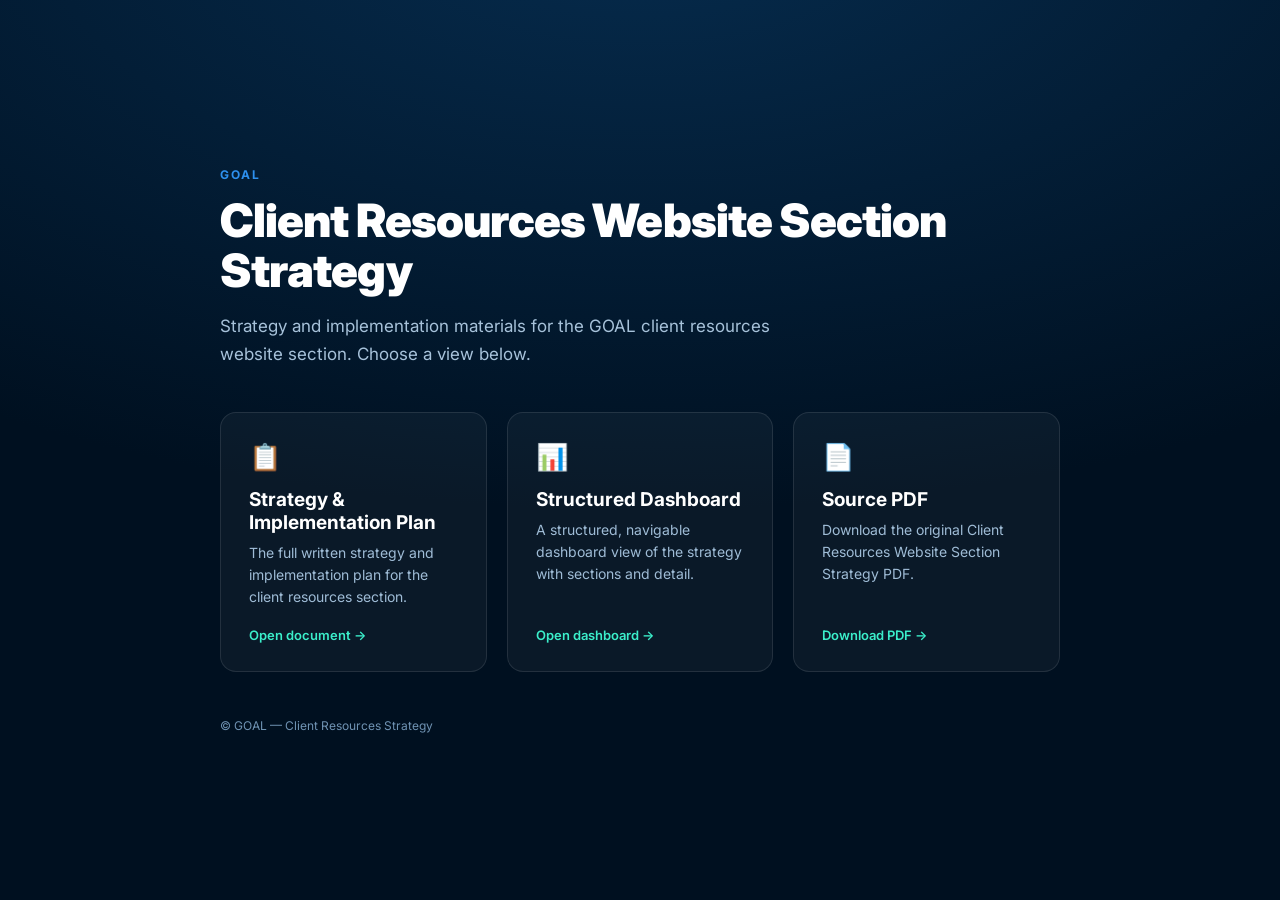
==== index.html @ 7d05bb00 "Set up static site for Vercel deployment - Move HTML/PDF resources from nested folder to repo root w" ====
<!DOCTYPE html>
<html lang="en">
<head>
<meta charset="UTF-8">
<meta name="viewport" content="width=device-width, initial-scale=1.0">
<title>GOAL — Client Resources Strategy</title>
<meta name="description" content="GOAL Client Resources Website Section Strategy — strategy documents and dashboard.">
<link rel="preconnect" href="https://fonts.googleapis.com">
<link rel="preconnect" href="https://fonts.gstatic.com" crossorigin>
<link href="https://fonts.googleapis.com/css2?family=Inter:wght@400;500;600;700;800;900&display=swap" rel="stylesheet">
<style>
:root{
  --blue:#057BE5; --blue-hover:#0C6EC5; --sky:#2D90EE; --mint:#3BEECA;
  --navy:#00172D; --navy-2:#062c4e; --navy-deep:#001020;
  --ink:#0F1B2D; --body:#2B3442; --muted:#6A7482;
  --white:#fff; --line:#E2E8F0;
}
*{margin:0;padding:0;box-sizing:border-box;}
html{-webkit-font-smoothing:antialiased;}
body{
  font-family:'Inter',system-ui,sans-serif;
  background:radial-gradient(1200px 600px at 50% -10%,var(--navy-2),var(--navy-deep));
  color:var(--white);min-height:100vh;
  display:flex;align-items:center;justify-content:center;padding:40px 20px;
}
.wrap{width:100%;max-width:840px;}
.eb{font-size:12px;font-weight:700;letter-spacing:.18em;text-transform:uppercase;color:var(--sky);margin-bottom:14px;}
h1{font-size:clamp(30px,5vw,46px);font-weight:900;line-height:1.08;letter-spacing:-.02em;margin-bottom:16px;}
.sub{font-size:17px;color:#a7c2da;line-height:1.65;max-width:600px;margin-bottom:44px;}
.grid{display:grid;grid-template-columns:repeat(auto-fit,minmax(260px,1fr));gap:20px;}
.card{
  display:flex;flex-direction:column;background:rgba(255,255,255,.04);
  border:1px solid rgba(255,255,255,.10);border-radius:16px;padding:28px;
  text-decoration:none;color:inherit;transition:transform .15s,border-color .15s,background .15s;
}
.card:hover{transform:translateY(-4px);border-color:var(--mint);background:rgba(255,255,255,.07);}
.card .ico{font-size:26px;margin-bottom:16px;}
.card h2{font-size:19px;font-weight:700;color:#fff;margin-bottom:8px;}
.card p{font-size:14px;color:#9fbcd6;line-height:1.6;flex-grow:1;}
.card .go{margin-top:18px;font-size:13px;font-weight:600;color:var(--mint);display:flex;align-items:center;gap:6px;}
.foot{margin-top:46px;font-size:12px;color:#6f93b3;}
</style>
</head>
<body>
<div class="wrap">
  <div class="eb">GOAL</div>
  <h1>Client Resources Website Section Strategy</h1>
  <p class="sub">Strategy and implementation materials for the GOAL client resources website section. Choose a view below.</p>

  <div class="grid">
    <a class="card" href="/strategy">
      <div class="ico">📋</div>
      <h2>Strategy &amp; Implementation Plan</h2>
      <p>The full written strategy and implementation plan for the client resources section.</p>
      <span class="go">Open document →</span>
    </a>

    <a class="card" href="/dashboard">
      <div class="ico">📊</div>
      <h2>Structured Dashboard</h2>
      <p>A structured, navigable dashboard view of the strategy with sections and detail.</p>
      <span class="go">Open dashboard →</span>
    </a>

    <a class="card" href="/goal-client-resources-strategy.pdf">
      <div class="ico">📄</div>
      <h2>Source PDF</h2>
      <p>Download the original Client Resources Website Section Strategy PDF.</p>
      <span class="go">Download PDF →</span>
    </a>
  </div>

  <p class="foot">© GOAL — Client Resources Strategy</p>
</div>
</body>
</html>
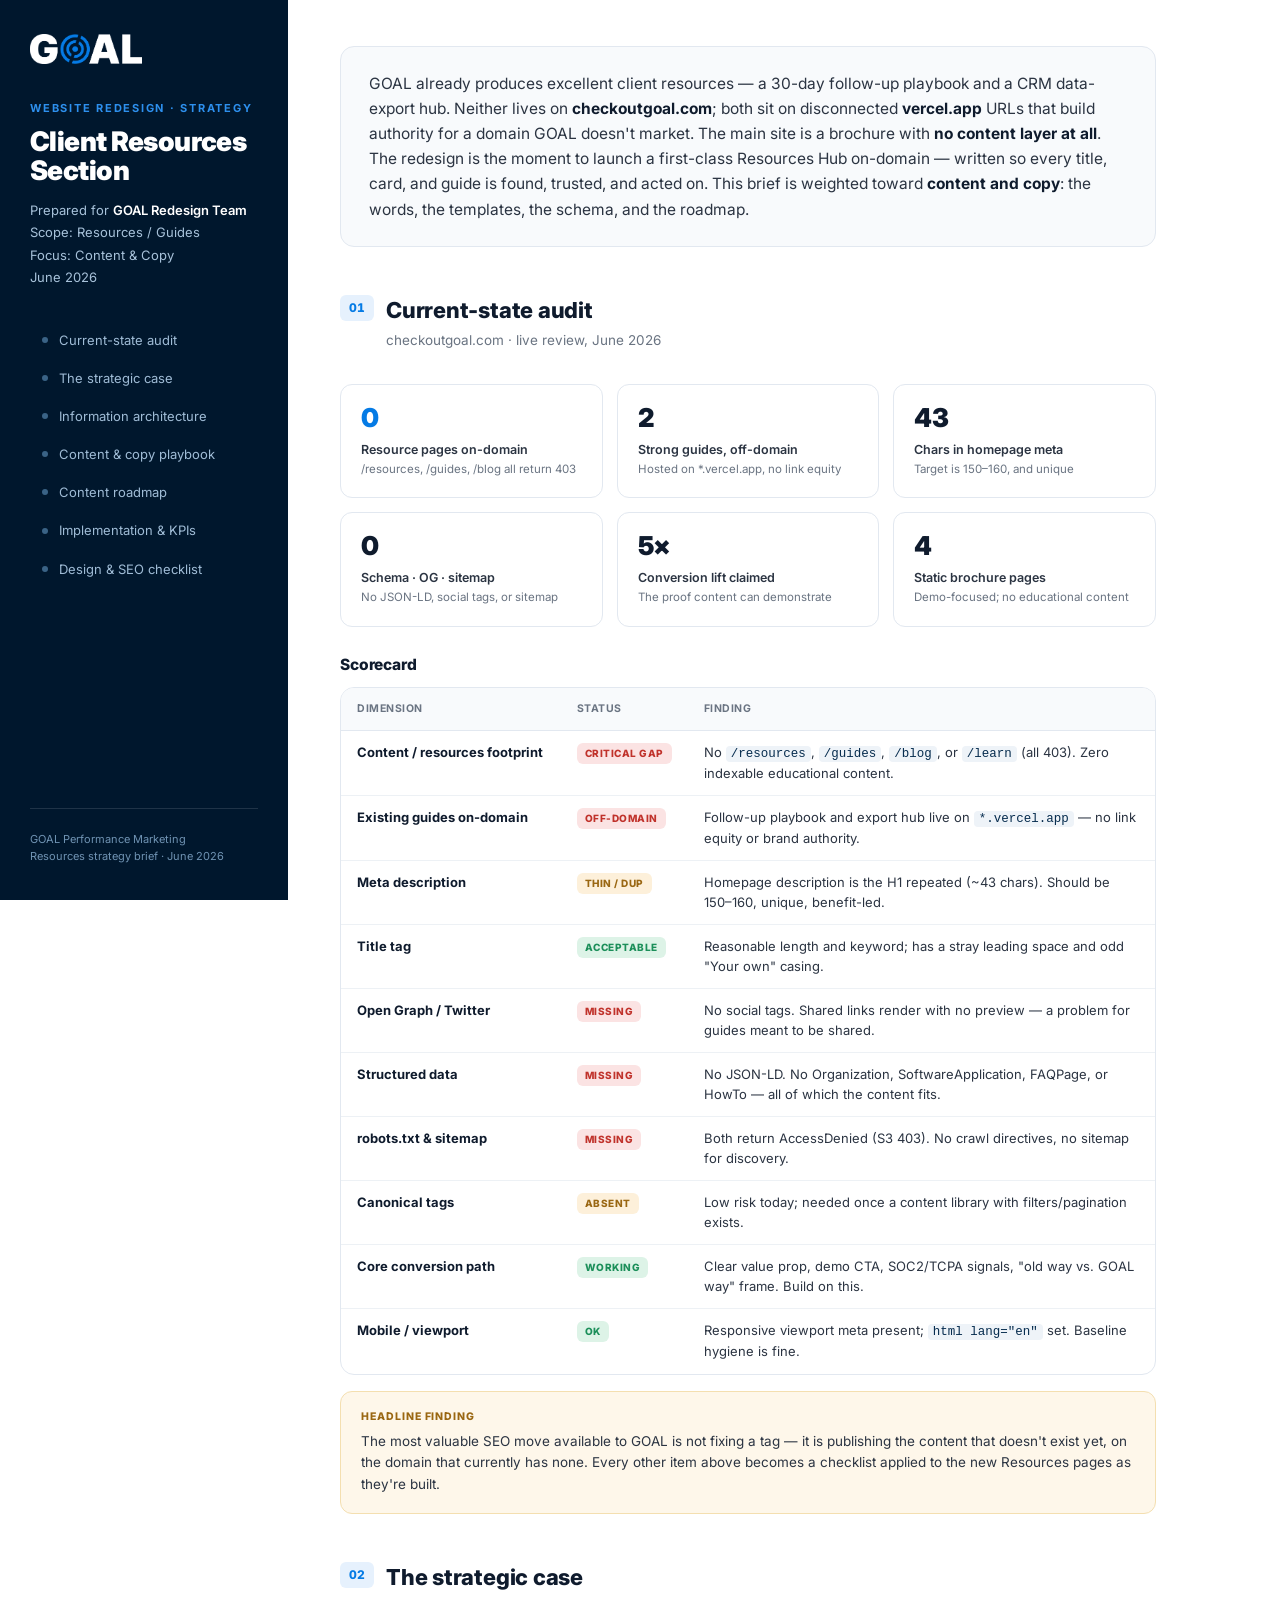
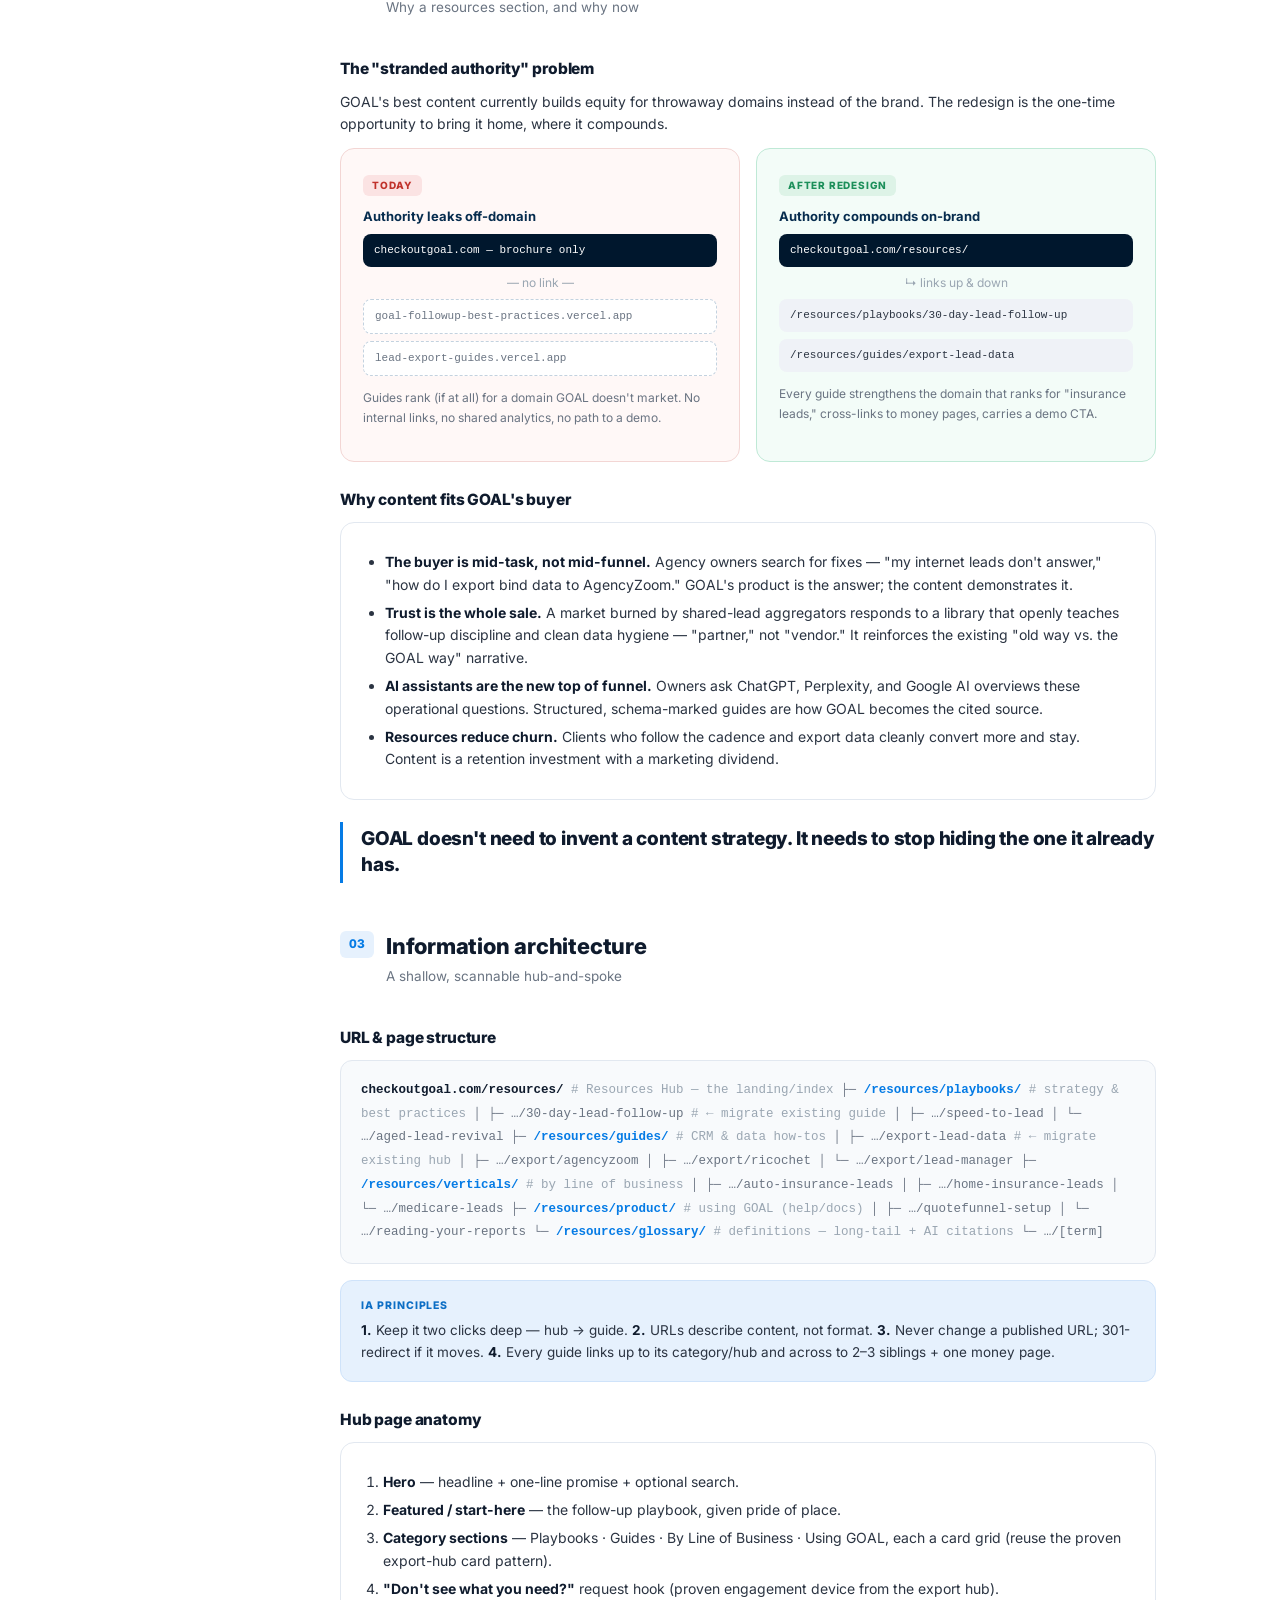
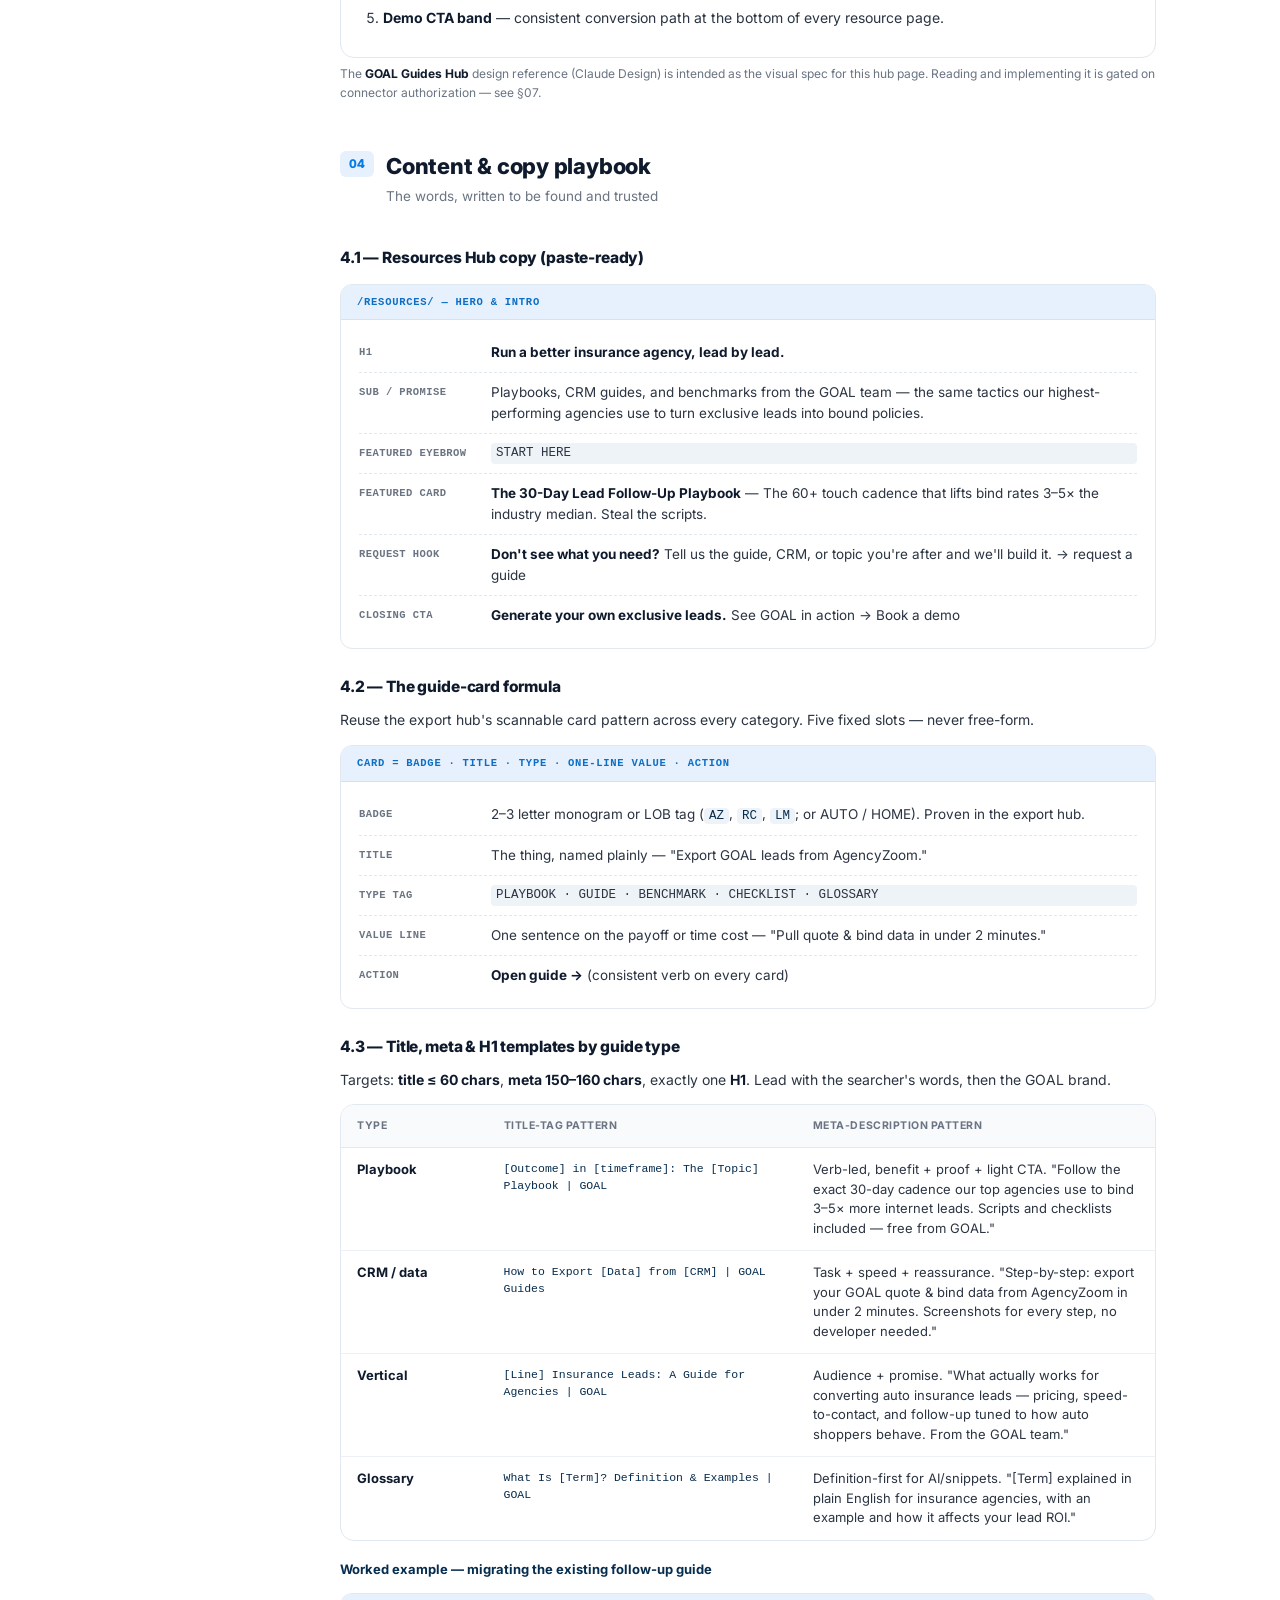
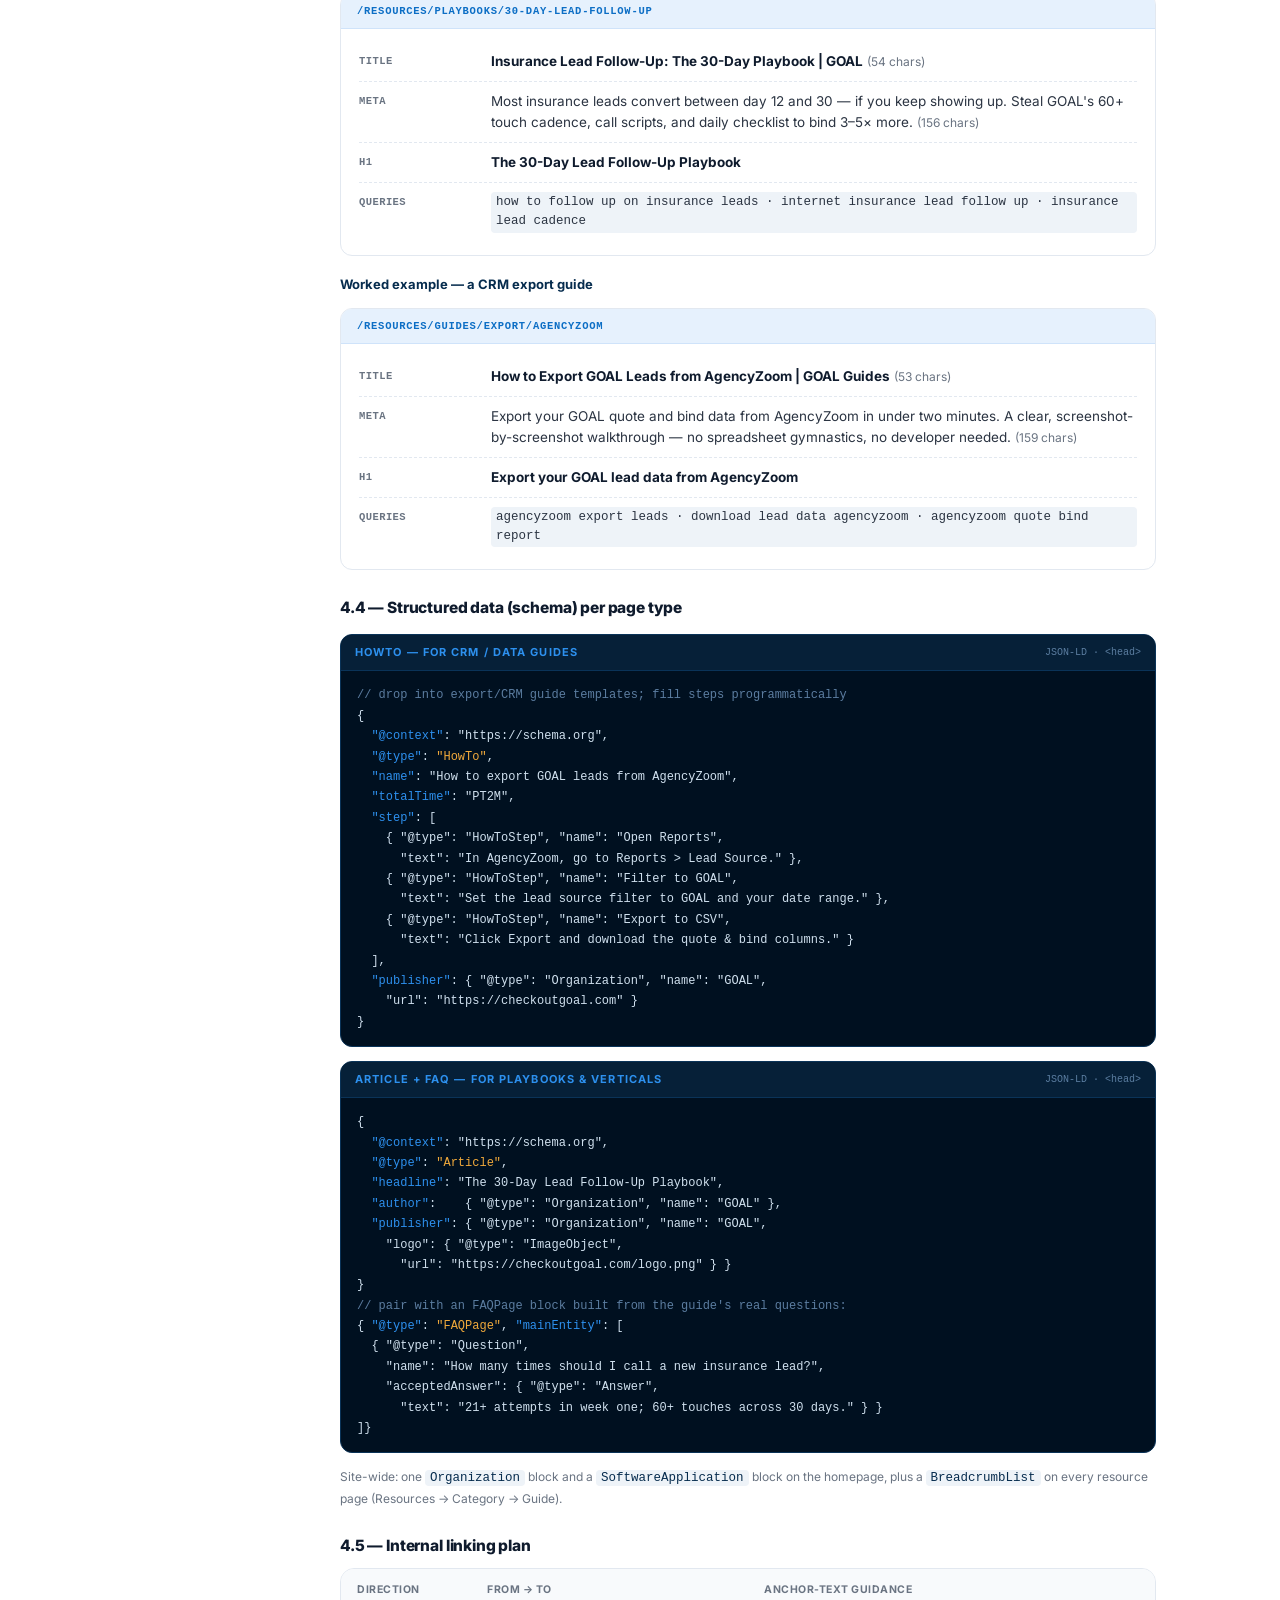
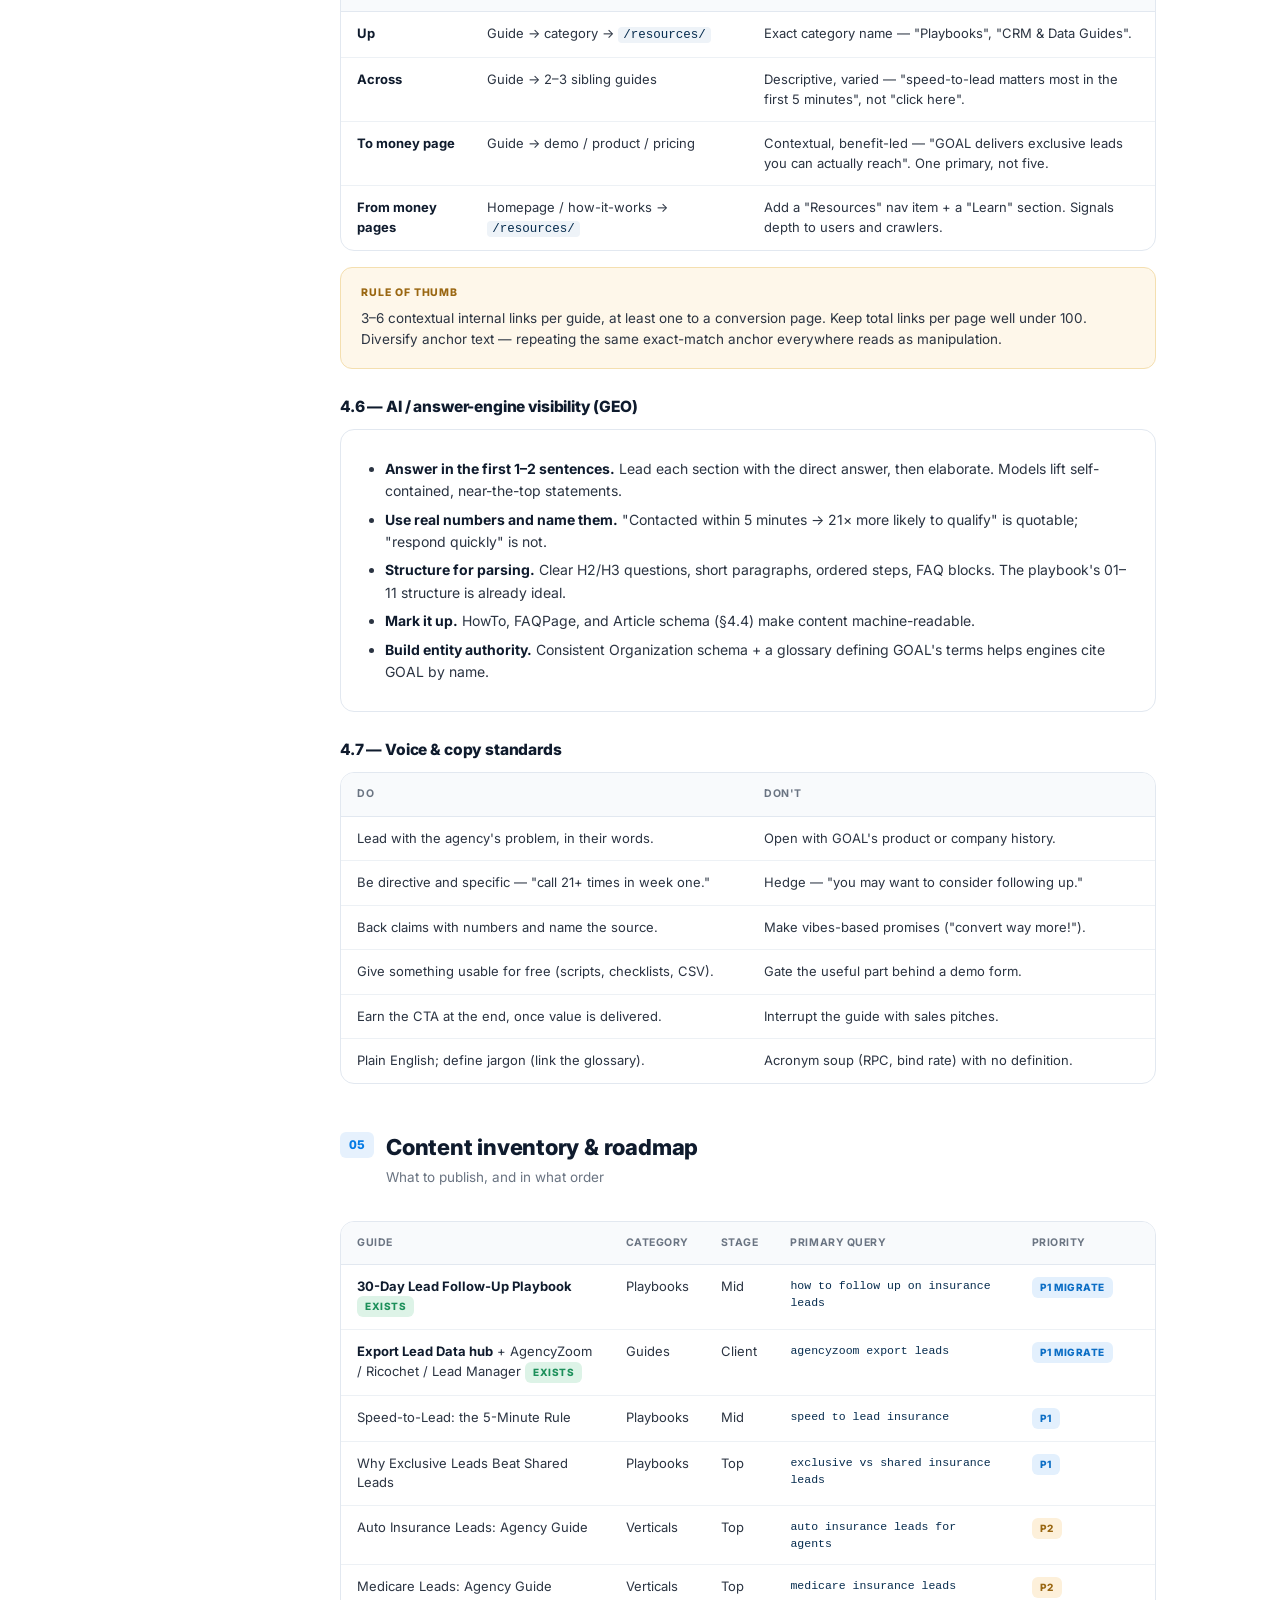
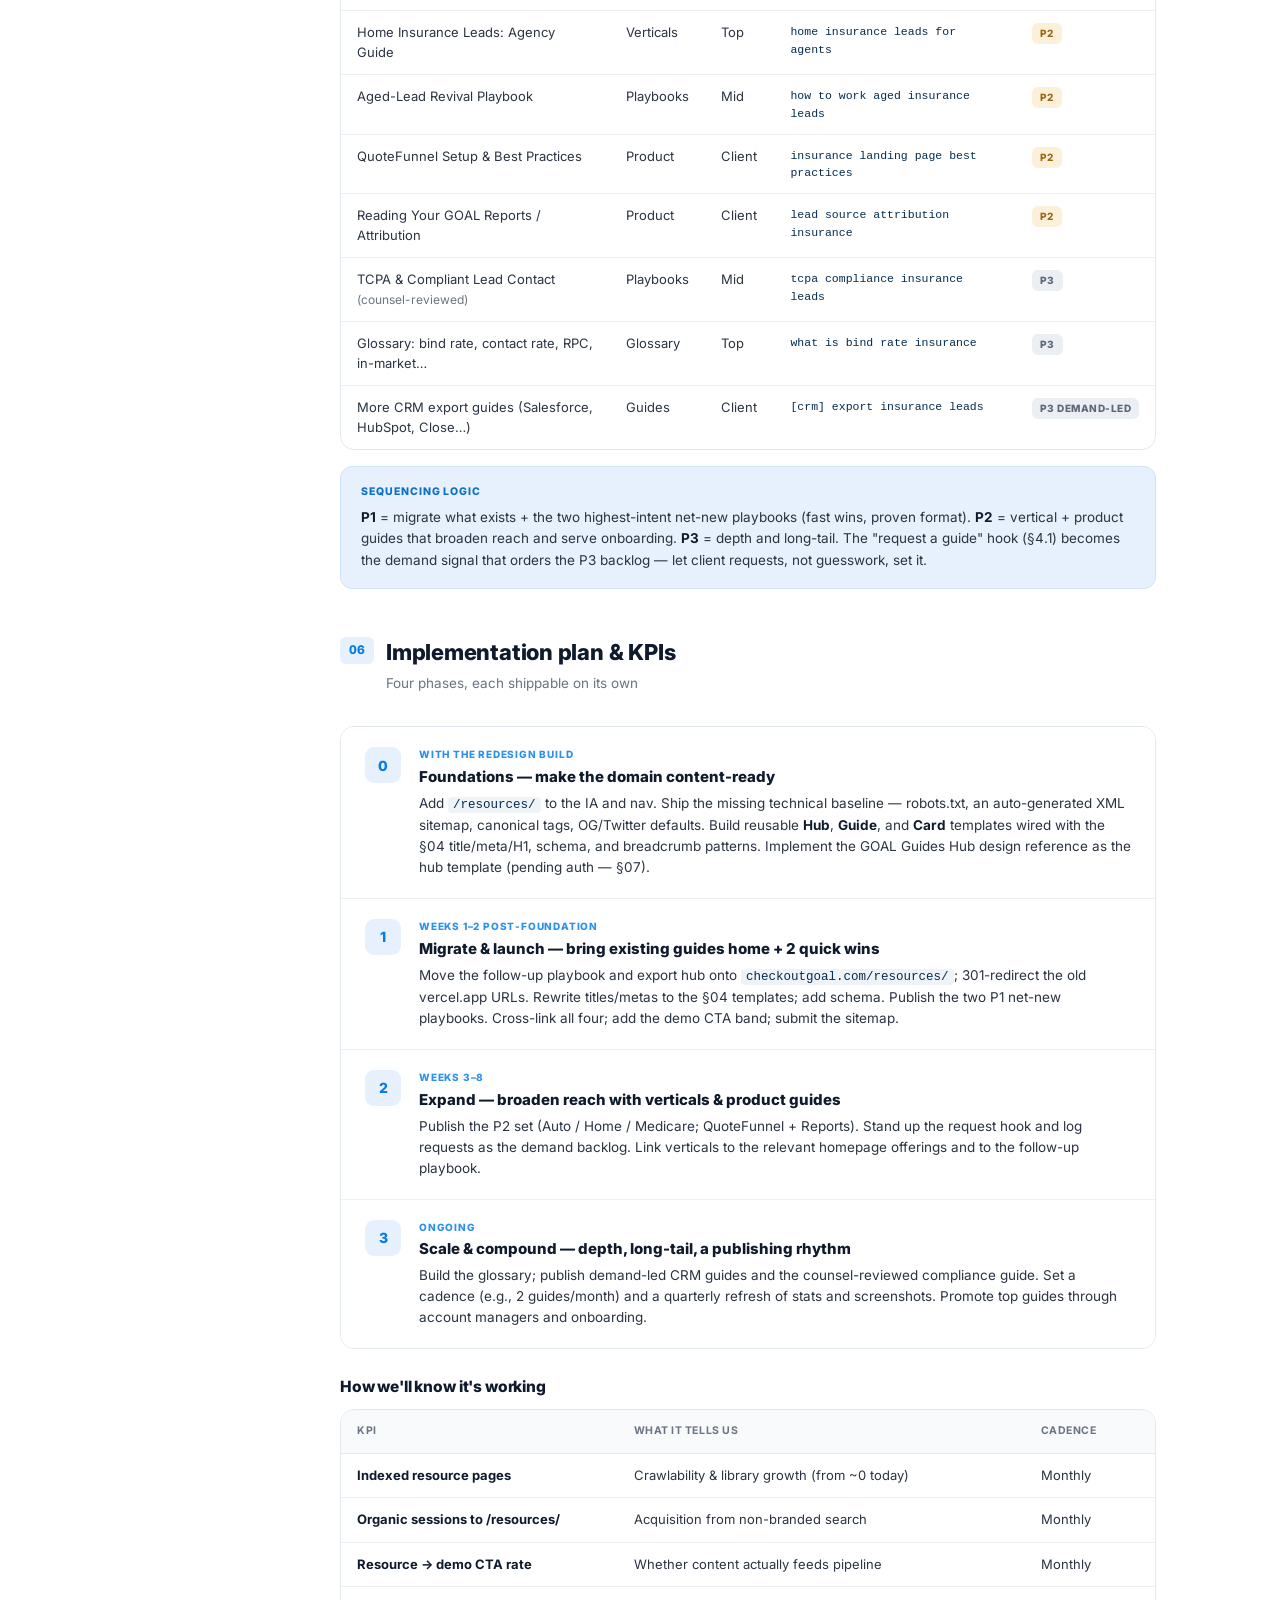
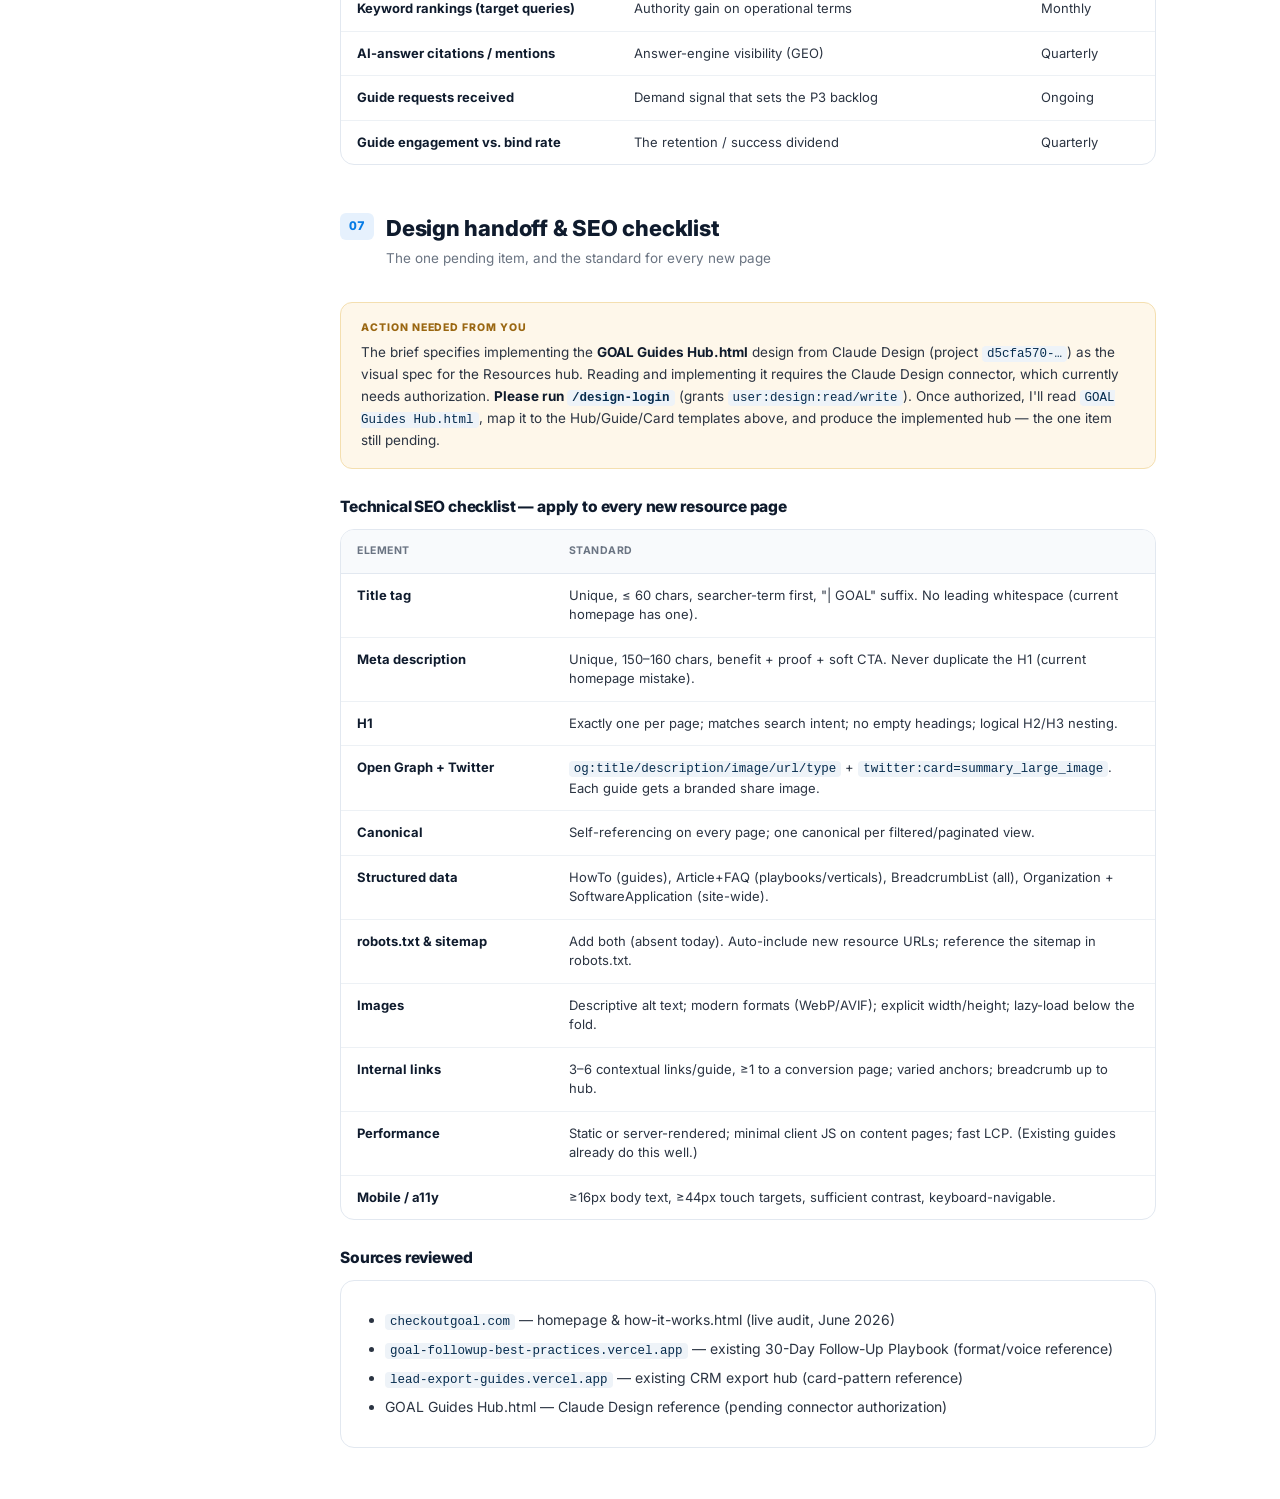
==== commit cbfaefc5: "Serve the strategy dashboard directly as the homepage Replace the multi-option landing page with the" ====
--- a/index.html
+++ b/index.html
@@ -3,74 +3,566 @@
 <head>
 <meta charset="UTF-8">
 <meta name="viewport" content="width=device-width, initial-scale=1.0">
-<title>GOAL — Client Resources Strategy</title>
-<meta name="description" content="GOAL Client Resources Website Section Strategy — strategy documents and dashboard.">
+<title>GOAL — Client Resources Strategy (Structured Dashboard)</title>
 <link rel="preconnect" href="https://fonts.googleapis.com">
 <link rel="preconnect" href="https://fonts.gstatic.com" crossorigin>
 <link href="https://fonts.googleapis.com/css2?family=Inter:wght@400;500;600;700;800;900&display=swap" rel="stylesheet">
 <style>
 :root{
-  --blue:#057BE5; --blue-hover:#0C6EC5; --sky:#2D90EE; --mint:#3BEECA;
+  --blue:#057BE5; --blue-hover:#0C6EC5; --sky:#2D90EE; --mint:#3BEECA; --mint-d:#0fae8f;
   --navy:#00172D; --navy-2:#062c4e; --navy-deep:#001020;
   --ink:#0F1B2D; --body:#2B3442; --muted:#6A7482;
-  --white:#fff; --line:#E2E8F0;
+  --white:#fff; --off:#F8FAFC; --gray:#EFF2F7; --divider:#EDF1F5; --line:#E2E8F0;
+  --success:#2BBF7A; --warning:#F0A93B; --danger:#E5484D;
 }
 *{margin:0;padding:0;box-sizing:border-box;}
-html{-webkit-font-smoothing:antialiased;}
-body{
-  font-family:'Inter',system-ui,sans-serif;
-  background:radial-gradient(1200px 600px at 50% -10%,var(--navy-2),var(--navy-deep));
-  color:var(--white);min-height:100vh;
-  display:flex;align-items:center;justify-content:center;padding:40px 20px;
+html{-webkit-font-smoothing:antialiased;scroll-behavior:smooth;}
+body{font-family:'Inter',system-ui,sans-serif;background:var(--gray);color:var(--body);line-height:1.55;}
+.shell{max-width:1280px;margin:0 auto;display:grid;grid-template-columns:288px 1fr;min-height:100vh;background:var(--white);}
+
+/* ---------- Sidebar ---------- */
+.side{background:var(--navy);color:#cfe0ee;padding:34px 30px;position:sticky;top:0;height:100vh;display:flex;flex-direction:column;}
+.side .logo{height:30px;align-self:flex-start;margin-bottom:36px;}
+.side .eb{font-size:11px;font-weight:700;letter-spacing:.16em;text-transform:uppercase;color:var(--sky);}
+.side h1{font-size:27px;font-weight:900;color:#fff;line-height:1.08;letter-spacing:-.02em;margin:10px 0 14px;}
+.side .who{font-size:13px;color:#a7c2da;line-height:1.7;}
+.side .who b{color:#fff;font-weight:600;}
+.side nav{margin-top:34px;display:flex;flex-direction:column;gap:2px;}
+.side nav a{font-size:13px;color:#9fbcd6;text-decoration:none;padding:8px 12px;border-radius:8px;display:flex;align-items:center;gap:11px;transition:background .15s,color .15s;}
+.side nav a:hover{background:rgba(255,255,255,.06);color:#fff;text-decoration:none;}
+.side nav a .dot{width:6px;height:6px;border-radius:50%;background:#3a6386;flex-shrink:0;transition:background .15s;}
+.side nav a:hover .dot{background:var(--mint);}
+.side .foot{margin-top:auto;padding-top:22px;border-top:1px solid rgba(255,255,255,.12);font-size:11px;color:#6f93b3;line-height:1.6;}
+
+/* ---------- Main ---------- */
+.main{padding:46px 52px 60px;max-width:920px;}
+.block{margin-bottom:46px;scroll-margin-top:24px;}
+.bhead{display:flex;align-items:flex-start;gap:12px;margin-bottom:20px;}
+.bhead .ix{font-size:12px;font-weight:800;color:var(--blue);font-variant-numeric:tabular-nums;background:#E6F1FD;padding:4px 9px;border-radius:6px;margin-top:2px;}
+.bhead h2{font-size:22px;font-weight:800;color:var(--ink);letter-spacing:-.01em;}
+.bhead p{font-size:13.5px;color:var(--muted);margin-top:3px;}
+
+h3{font-size:15.5px;font-weight:800;color:var(--ink);margin:26px 0 10px;letter-spacing:-.01em;}
+h4{font-size:13px;font-weight:700;color:var(--navy-2);margin:18px 0 7px;}
+p{font-size:14px;line-height:1.62;color:var(--body);margin-bottom:12px;}
+.main ul,.main ol{margin:0 0 14px;padding-left:20px;}
+.main li{font-size:14px;line-height:1.6;color:var(--body);margin:6px 0;}
+strong,b{color:var(--ink);font-weight:700;}
+.mono{font-family:ui-monospace,'SF Mono',Menlo,monospace;font-size:12.5px;background:#eef3f8;padding:1px 5px;border-radius:4px;color:var(--navy-2);}
+a{color:var(--blue-hover);text-decoration:none;} a:hover{text-decoration:underline;}
+.small{font-size:12px;color:var(--muted);}
+
+/* ---------- Exec ---------- */
+.exec{background:var(--off);border:1px solid var(--line);border-radius:14px;padding:24px 28px;margin-bottom:46px;}
+.exec p{font-size:15.5px;line-height:1.62;color:var(--body);margin:0;}
+.exec p b{color:var(--ink);font-weight:700;}
+
+/* ---------- KPI cards ---------- */
+.kgrid{display:grid;grid-template-columns:repeat(3,1fr);gap:14px;}
+.kc{border:1px solid var(--line);border-radius:12px;padding:20px;background:var(--white);}
+.kc .v{font-size:26px;font-weight:900;color:var(--ink);letter-spacing:-.02em;line-height:1;}
+.kc .v.acc{color:var(--blue);}
+.kc .k{font-size:12.5px;color:var(--body);font-weight:600;margin-top:9px;}
+.kc .d{font-size:11.5px;color:var(--muted);margin-top:2px;line-height:1.4;}
+
+/* ---------- Panels & tables ---------- */
+.panel{border:1px solid var(--line);border-radius:14px;padding:22px 24px;background:var(--white);margin:6px 0;}
+.panel .pt{font-size:13px;font-weight:700;color:var(--ink);text-transform:uppercase;letter-spacing:.04em;margin-bottom:16px;}
+.panel ul{margin-bottom:0;}
+.tablecard{border:1px solid var(--line);border-radius:14px;overflow:hidden;background:var(--white);margin:6px 0;}
+.gt{width:100%;border-collapse:collapse;font-size:13px;}
+.gt th{font-size:10.5px;font-weight:700;color:var(--muted);text-transform:uppercase;letter-spacing:.05em;text-align:left;padding:13px 16px;background:var(--off);border-bottom:1px solid var(--line);}
+.gt td{padding:12px 16px;border-bottom:1px solid var(--divider);color:var(--body);vertical-align:top;line-height:1.5;}
+.gt tr:last-child td{border-bottom:none;}
+.gt td b{color:var(--ink);}
+.gt td.mc{font-family:ui-monospace,Menlo,monospace;font-size:11.5px;color:var(--navy-2);}
+
+/* tags */
+.tag{display:inline-block;font-size:10px;font-weight:800;letter-spacing:.05em;text-transform:uppercase;padding:3px 8px;border-radius:6px;white-space:nowrap;}
+.tag.blue{background:#E3F0FD;color:var(--blue-hover);}
+.tag.sky{background:#E3F0FD;color:var(--sky);}
+.tag.mint{background:#D6F7EE;color:var(--mint-d);}
+.tag.amber{background:#FDF0DA;color:#9a6712;}
+.tag.red{background:#FBE3E3;color:#C0322B;}
+.tag.green{background:#DDF3E7;color:#1c8f5a;}
+.tag.gray{background:#EBEFF4;color:#5b6775;}
+
+/* scorecard rows reuse gt; status column centered */
+.gt td.st{white-space:nowrap;}
+
+/* callouts */
+.callout{border-radius:12px;padding:17px 20px;margin:16px 0;border:1px solid var(--line);background:var(--white);}
+.callout .lab{font-size:10.5px;letter-spacing:.09em;text-transform:uppercase;font-weight:800;margin-bottom:6px;display:block;}
+.callout p{margin:0;font-size:13.5px;line-height:1.6;}
+.callout.warn{background:#FEF7EA;border-color:#F4DFB0;} .callout.warn .lab{color:#9a6712;}
+.callout.key{background:#E6F1FD;border-color:#cfe3fa;} .callout.key .lab{color:var(--blue-hover);}
+.callout.win{background:#E5F6EE;border-color:#bfe9d6;} .callout.win .lab{color:#1c8f5a;}
+
+.pull{font-size:19px;font-weight:800;color:var(--ink);line-height:1.4;border-left:3px solid var(--blue);padding:4px 0 4px 18px;margin:22px 0;letter-spacing:-.01em;}
+
+/* stranded-authority diagram */
+.dgrid{display:grid;grid-template-columns:1fr 1fr;gap:16px;margin:8px 0;}
+.dcol{border:1px solid var(--line);border-radius:14px;padding:22px;background:var(--white);}
+.dcol.bad{background:#FFF8F7;border-color:#F3D6D4;}
+.dcol.good{background:#F3FCF8;border-color:#bfe9d6;}
+.dcol h4{margin-top:10px;}
+.dtag{font-size:10px;letter-spacing:.08em;text-transform:uppercase;font-weight:800;padding:3px 9px;border-radius:6px;display:inline-block;}
+.dcol.bad .dtag{background:#FBE3E3;color:#C0322B;} .dcol.good .dtag{background:#DDF3E7;color:#1c8f5a;}
+.node{font-family:ui-monospace,Menlo,monospace;font-size:11px;padding:8px 11px;border-radius:8px;margin:7px 0;background:var(--gray);color:var(--body);}
+.node.dom{background:var(--navy);color:#fff;}
+.node.off{background:#fff;border:1px dashed #c3d2df;color:var(--muted);}
+.flow{text-align:center;color:#9aa6b2;font-size:12px;margin:2px 0;}
+
+/* code / schema panel */
+.code{background:var(--navy-deep);border:1px solid #0a3358;border-radius:12px;overflow:hidden;margin:14px 0;}
+.code .ch{display:flex;justify-content:space-between;align-items:center;padding:9px 14px;background:#062038;border-bottom:1px solid #0a3358;}
+.code .ch .t{font-size:11px;letter-spacing:.1em;text-transform:uppercase;color:var(--sky);font-weight:700;}
+.code .ch .tg{font-size:10px;color:#5b7da0;font-family:ui-monospace,Menlo,monospace;}
+.code pre{margin:0;padding:14px 16px;overflow-x:auto;font-family:ui-monospace,'SF Mono',Menlo,monospace;font-size:12px;line-height:1.7;color:#cfe0ee;white-space:pre-wrap;word-break:break-word;}
+.code pre .c{color:#5b7da0;} .code pre .b{color:var(--sky);} .code pre .m{color:var(--warning);} .code pre .g{color:var(--mint);}
+
+/* IA tree */
+.tree{font-family:ui-monospace,Menlo,monospace;font-size:12.5px;line-height:1.9;background:var(--off);border:1px solid var(--line);border-radius:12px;padding:18px 20px;color:var(--muted);overflow-x:auto;margin:6px 0;}
+.tree .root{color:var(--ink);font-weight:700;} .tree .b{color:var(--blue);font-weight:700;} .tree .note{color:#9aa6b2;}
+
+/* copy sets */
+.cset{border:1px solid var(--line);border-radius:12px;overflow:hidden;margin:14px 0;background:var(--white);}
+.cset .ch{background:#E6F1FD;padding:9px 16px;font-size:10.5px;letter-spacing:.07em;text-transform:uppercase;color:var(--blue-hover);font-weight:700;border-bottom:1px solid #cfe3fa;font-family:ui-monospace,Menlo,monospace;}
+.cset .cb{padding:13px 18px;}
+.field{display:grid;grid-template-columns:118px 1fr;gap:14px;padding:9px 0;border-bottom:1px dashed var(--line);font-size:13.5px;}
+.field:last-child{border-bottom:none;}
+.field .fk{font-size:10.5px;color:var(--muted);text-transform:uppercase;letter-spacing:.04em;font-weight:700;padding-top:2px;font-family:ui-monospace,Menlo,monospace;}
+.field .fv{color:var(--body);line-height:1.55;} .field .fv .ex{color:var(--ink);font-weight:700;}
+
+/* recommendations plan */
+.plan{border:1px solid var(--line);border-radius:14px;overflow:hidden;}
+.pstep{display:flex;gap:18px;padding:20px 24px;border-top:1px solid var(--divider);background:var(--white);}
+.pstep:first-child{border-top:none;}
+.pstep .num{flex-shrink:0;width:36px;height:36px;border-radius:9px;background:#E6F1FD;color:var(--blue);font-weight:800;font-size:14px;display:flex;align-items:center;justify-content:center;}
+.pstep .when{font-size:10px;text-transform:uppercase;letter-spacing:.08em;color:var(--sky);font-weight:800;}
+.pstep .h{font-size:15px;font-weight:800;color:var(--ink);margin-top:2px;}
+.pstep .b{font-size:13.5px;color:var(--body);line-height:1.55;margin-top:5px;}
+.pstep .b ul{margin:8px 0 0;}
+.pstep .b li{font-size:13px;margin:4px 0;}
+
+@media print{
+  body{background:#fff;} .shell{display:block;max-width:none;}
+  .side{position:static;height:auto;flex-direction:row;align-items:center;justify-content:space-between;padding:18px 30px;flex-wrap:wrap;}
+  .side nav,.side .foot{display:none;} .side h1{margin:0;font-size:22px;} .side .logo{margin-bottom:0;}
+  .side .eb,.side .who{display:none;}
+  .main{max-width:none;padding:30px 36px;}
+  .kc,.panel,.plan,.code,.cset,.tablecard,.dgrid,.exec{break-inside:avoid;}
+  .block{margin-bottom:26px;}
 }
-.wrap{width:100%;max-width:840px;}
-.eb{font-size:12px;font-weight:700;letter-spacing:.18em;text-transform:uppercase;color:var(--sky);margin-bottom:14px;}
-h1{font-size:clamp(30px,5vw,46px);font-weight:900;line-height:1.08;letter-spacing:-.02em;margin-bottom:16px;}
-.sub{font-size:17px;color:#a7c2da;line-height:1.65;max-width:600px;margin-bottom:44px;}
-.grid{display:grid;grid-template-columns:repeat(auto-fit,minmax(260px,1fr));gap:20px;}
-.card{
-  display:flex;flex-direction:column;background:rgba(255,255,255,.04);
-  border:1px solid rgba(255,255,255,.10);border-radius:16px;padding:28px;
-  text-decoration:none;color:inherit;transition:transform .15s,border-color .15s,background .15s;
+@media(max-width:900px){
+  .shell{grid-template-columns:1fr;}
+  .side{position:static;height:auto;}
+  .side nav{display:none;}
+  .main{padding:32px 22px;max-width:none;}
+  .kgrid{grid-template-columns:1fr 1fr;}
+  .dgrid{grid-template-columns:1fr;}
+  .field{grid-template-columns:1fr;gap:3px;}
 }
-.card:hover{transform:translateY(-4px);border-color:var(--mint);background:rgba(255,255,255,.07);}
-.card .ico{font-size:26px;margin-bottom:16px;}
-.card h2{font-size:19px;font-weight:700;color:#fff;margin-bottom:8px;}
-.card p{font-size:14px;color:#9fbcd6;line-height:1.6;flex-grow:1;}
-.card .go{margin-top:18px;font-size:13px;font-weight:600;color:var(--mint);display:flex;align-items:center;gap:6px;}
-.foot{margin-top:46px;font-size:12px;color:#6f93b3;}
+@media(max-width:560px){ .kgrid{grid-template-columns:1fr;} }
 </style>
 </head>
 <body>
-<div class="wrap">
-  <div class="eb">GOAL</div>
-  <h1>Client Resources Website Section Strategy</h1>
-  <p class="sub">Strategy and implementation materials for the GOAL client resources website section. Choose a view below.</p>
-
-  <div class="grid">
-    <a class="card" href="/strategy">
-      <div class="ico">📋</div>
-      <h2>Strategy &amp; Implementation Plan</h2>
-      <p>The full written strategy and implementation plan for the client resources section.</p>
-      <span class="go">Open document →</span>
-    </a>
-
-    <a class="card" href="/dashboard">
-      <div class="ico">📊</div>
-      <h2>Structured Dashboard</h2>
-      <p>A structured, navigable dashboard view of the strategy with sections and detail.</p>
-      <span class="go">Open dashboard →</span>
-    </a>
-
-    <a class="card" href="/goal-client-resources-strategy.pdf">
-      <div class="ico">📄</div>
-      <h2>Source PDF</h2>
-      <p>Download the original Client Resources Website Section Strategy PDF.</p>
-      <span class="go">Download PDF →</span>
-    </a>
-  </div>
-
-  <p class="foot">© GOAL — Client Resources Strategy</p>
+<!--
+  GOAL — CLIENT RESOURCES STRATEGY · Structured Dashboard direction.
+  Strategy brief for the website redesign team (internal). Reuses the GOAL
+  reports brand system: Inter, blue/navy palette, mint as garnish, no magenta.
+-->
+<div class="shell">
+
+  <aside class="side">
+    <img class="logo" src="[data-uri]" alt="GOAL">
+    <div class="eb">Website Redesign · Strategy</div>
+    <h1>Client Resources Section</h1>
+    <div class="who">Prepared for <b>GOAL Redesign Team</b><br>Scope: Resources / Guides<br>Focus: Content &amp; Copy<br>June 2026</div>
+    <nav>
+      <a href="#s1"><span class="dot"></span>Current-state audit</a>
+      <a href="#s2"><span class="dot"></span>The strategic case</a>
+      <a href="#s3"><span class="dot"></span>Information architecture</a>
+      <a href="#s4"><span class="dot"></span>Content &amp; copy playbook</a>
+      <a href="#s5"><span class="dot"></span>Content roadmap</a>
+      <a href="#s6"><span class="dot"></span>Implementation &amp; KPIs</a>
+      <a href="#s7"><span class="dot"></span>Design &amp; SEO checklist</a>
+    </nav>
+    <div class="foot">GOAL Performance Marketing<br>Resources strategy brief · June 2026</div>
+  </aside>
+
+  <main class="main">
+
+    <div class="exec">
+      <p>GOAL already produces excellent client resources — a 30-day follow-up playbook and a CRM data-export hub. Neither lives on <b>checkoutgoal.com</b>; both sit on disconnected <b>vercel.app</b> URLs that build authority for a domain GOAL doesn't market. The main site is a brochure with <b>no content layer at all</b>. The redesign is the moment to launch a first-class Resources Hub on-domain — written so every title, card, and guide is found, trusted, and acted on. This brief is weighted toward <b>content and copy</b>: the words, the templates, the schema, and the roadmap.</p>
+    </div>
+
+    <!-- ===================== 01 AUDIT ===================== -->
+    <section class="block" id="s1">
+      <div class="bhead"><span class="ix">01</span><div><h2>Current-state audit</h2><p>checkoutgoal.com · live review, June 2026</p></div></div>
+
+      <div class="kgrid">
+        <div class="kc"><div class="v acc">0</div><div class="k">Resource pages on-domain</div><div class="d">/resources, /guides, /blog all return 403</div></div>
+        <div class="kc"><div class="v">2</div><div class="k">Strong guides, off-domain</div><div class="d">Hosted on *.vercel.app, no link equity</div></div>
+        <div class="kc"><div class="v">43</div><div class="k">Chars in homepage meta</div><div class="d">Target is 150–160, and unique</div></div>
+        <div class="kc"><div class="v">0</div><div class="k">Schema · OG · sitemap</div><div class="d">No JSON-LD, social tags, or sitemap</div></div>
+        <div class="kc"><div class="v">5×</div><div class="k">Conversion lift claimed</div><div class="d">The proof content can demonstrate</div></div>
+        <div class="kc"><div class="v">4</div><div class="k">Static brochure pages</div><div class="d">Demo-focused; no educational content</div></div>
+      </div>
+
+      <h3>Scorecard</h3>
+      <div class="tablecard">
+        <table class="gt">
+          <thead><tr><th style="width:27%">Dimension</th><th style="width:15%">Status</th><th>Finding</th></tr></thead>
+          <tbody>
+            <tr><td><b>Content / resources footprint</b></td><td class="st"><span class="tag red">Critical gap</span></td><td>No <span class="mono">/resources</span>, <span class="mono">/guides</span>, <span class="mono">/blog</span>, or <span class="mono">/learn</span> (all 403). Zero indexable educational content.</td></tr>
+            <tr><td><b>Existing guides on-domain</b></td><td class="st"><span class="tag red">Off-domain</span></td><td>Follow-up playbook and export hub live on <span class="mono">*.vercel.app</span> — no link equity or brand authority.</td></tr>
+            <tr><td><b>Meta description</b></td><td class="st"><span class="tag amber">Thin / dup</span></td><td>Homepage description is the H1 repeated (~43 chars). Should be 150–160, unique, benefit-led.</td></tr>
+            <tr><td><b>Title tag</b></td><td class="st"><span class="tag green">Acceptable</span></td><td>Reasonable length and keyword; has a stray leading space and odd "Your own" casing.</td></tr>
+            <tr><td><b>Open Graph / Twitter</b></td><td class="st"><span class="tag red">Missing</span></td><td>No social tags. Shared links render with no preview — a problem for guides meant to be shared.</td></tr>
+            <tr><td><b>Structured data</b></td><td class="st"><span class="tag red">Missing</span></td><td>No JSON-LD. No Organization, SoftwareApplication, FAQPage, or HowTo — all of which the content fits.</td></tr>
+            <tr><td><b>robots.txt &amp; sitemap</b></td><td class="st"><span class="tag red">Missing</span></td><td>Both return AccessDenied (S3 403). No crawl directives, no sitemap for discovery.</td></tr>
+            <tr><td><b>Canonical tags</b></td><td class="st"><span class="tag amber">Absent</span></td><td>Low risk today; needed once a content library with filters/pagination exists.</td></tr>
+            <tr><td><b>Core conversion path</b></td><td class="st"><span class="tag green">Working</span></td><td>Clear value prop, demo CTA, SOC2/TCPA signals, "old way vs. GOAL way" frame. Build on this.</td></tr>
+            <tr><td><b>Mobile / viewport</b></td><td class="st"><span class="tag green">OK</span></td><td>Responsive viewport meta present; <span class="mono">html lang="en"</span> set. Baseline hygiene is fine.</td></tr>
+          </tbody>
+        </table>
+      </div>
+
+      <div class="callout warn">
+        <span class="lab">Headline finding</span>
+        <p>The most valuable SEO move available to GOAL is not fixing a tag — it is publishing the content that doesn't exist yet, on the domain that currently has none. Every other item above becomes a checklist applied to the new Resources pages as they're built.</p>
+      </div>
+    </section>
+
+    <!-- ===================== 02 STRATEGIC CASE ===================== -->
+    <section class="block" id="s2">
+      <div class="bhead"><span class="ix">02</span><div><h2>The strategic case</h2><p>Why a resources section, and why now</p></div></div>
+
+      <h3>The "stranded authority" problem</h3>
+      <p>GOAL's best content currently builds equity for throwaway domains instead of the brand. The redesign is the one-time opportunity to bring it home, where it compounds.</p>
+      <div class="dgrid">
+        <div class="dcol bad">
+          <span class="dtag">Today</span>
+          <h4>Authority leaks off-domain</h4>
+          <div class="node dom">checkoutgoal.com — brochure only</div>
+          <div class="flow">— no link —</div>
+          <div class="node off">goal-followup-best-practices.vercel.app</div>
+          <div class="node off">lead-export-guides.vercel.app</div>
+          <p class="small" style="margin-top:12px;">Guides rank (if at all) for a domain GOAL doesn't market. No internal links, no shared analytics, no path to a demo.</p>
+        </div>
+        <div class="dcol good">
+          <span class="dtag">After redesign</span>
+          <h4>Authority compounds on-brand</h4>
+          <div class="node dom">checkoutgoal.com/resources/</div>
+          <div class="flow">↳ links up &amp; down</div>
+          <div class="node">/resources/playbooks/30-day-lead-follow-up</div>
+          <div class="node">/resources/guides/export-lead-data</div>
+          <p class="small" style="margin-top:12px;">Every guide strengthens the domain that ranks for "insurance leads," cross-links to money pages, carries a demo CTA.</p>
+        </div>
+      </div>
+
+      <h3>Why content fits GOAL's buyer</h3>
+      <div class="panel">
+        <ul>
+          <li><b>The buyer is mid-task, not mid-funnel.</b> Agency owners search for fixes — "my internet leads don't answer," "how do I export bind data to AgencyZoom." GOAL's product is the answer; the content demonstrates it.</li>
+          <li><b>Trust is the whole sale.</b> A market burned by shared-lead aggregators responds to a library that openly teaches follow-up discipline and clean data hygiene — "partner," not "vendor." It reinforces the existing "old way vs. the GOAL way" narrative.</li>
+          <li><b>AI assistants are the new top of funnel.</b> Owners ask ChatGPT, Perplexity, and Google AI overviews these operational questions. Structured, schema-marked guides are how GOAL becomes the cited source.</li>
+          <li><b>Resources reduce churn.</b> Clients who follow the cadence and export data cleanly convert more and stay. Content is a retention investment with a marketing dividend.</li>
+        </ul>
+      </div>
+
+      <p class="pull">GOAL doesn't need to invent a content strategy. It needs to stop hiding the one it already has.</p>
+    </section>
+
+    <!-- ===================== 03 IA ===================== -->
+    <section class="block" id="s3">
+      <div class="bhead"><span class="ix">03</span><div><h2>Information architecture</h2><p>A shallow, scannable hub-and-spoke</p></div></div>
+
+      <h3>URL &amp; page structure</h3>
+      <div class="tree">
+<span class="root">checkoutgoal.com/resources/</span>            <span class="note"># Resources Hub — the landing/index</span>
+├─ <span class="b">/resources/playbooks/</span>          <span class="note"># strategy &amp; best practices</span>
+│   ├─ …/30-day-lead-follow-up        <span class="note"># ← migrate existing guide</span>
+│   ├─ …/speed-to-lead
+│   └─ …/aged-lead-revival
+├─ <span class="b">/resources/guides/</span>             <span class="note"># CRM &amp; data how-tos</span>
+│   ├─ …/export-lead-data             <span class="note"># ← migrate existing hub</span>
+│   ├─ …/export/agencyzoom
+│   ├─ …/export/ricochet
+│   └─ …/export/lead-manager
+├─ <span class="b">/resources/verticals/</span>          <span class="note"># by line of business</span>
+│   ├─ …/auto-insurance-leads
+│   ├─ …/home-insurance-leads
+│   └─ …/medicare-leads
+├─ <span class="b">/resources/product/</span>            <span class="note"># using GOAL (help/docs)</span>
+│   ├─ …/quotefunnel-setup
+│   └─ …/reading-your-reports
+└─ <span class="b">/resources/glossary/</span>           <span class="note"># definitions — long-tail + AI citations</span>
+    └─ …/[term]
+      </div>
+
+      <div class="callout key">
+        <span class="lab">IA principles</span>
+        <p><b>1.</b> Keep it two clicks deep — hub → guide. <b>2.</b> URLs describe content, not format. <b>3.</b> Never change a published URL; 301-redirect if it moves. <b>4.</b> Every guide links up to its category/hub and across to 2–3 siblings + one money page.</p>
+      </div>
+
+      <h3>Hub page anatomy</h3>
+      <div class="panel">
+        <ol style="padding-left:18px;margin-bottom:0;">
+          <li><b>Hero</b> — headline + one-line promise + optional search.</li>
+          <li><b>Featured / start-here</b> — the follow-up playbook, given pride of place.</li>
+          <li><b>Category sections</b> — Playbooks · Guides · By Line of Business · Using GOAL, each a card grid (reuse the proven export-hub card pattern).</li>
+          <li><b>"Don't see what you need?"</b> request hook (proven engagement device from the export hub).</li>
+          <li><b>Demo CTA band</b> — consistent conversion path at the bottom of every resource page.</li>
+        </ol>
+      </div>
+      <p class="small">The <b>GOAL Guides Hub</b> design reference (Claude Design) is intended as the visual spec for this hub page. Reading and implementing it is gated on connector authorization — see §07.</p>
+    </section>
+
+    <!-- ===================== 04 COPY PLAYBOOK ===================== -->
+    <section class="block" id="s4">
+      <div class="bhead"><span class="ix">04</span><div><h2>Content &amp; copy playbook</h2><p>The words, written to be found and trusted</p></div></div>
+
+      <h3>4.1 — Resources Hub copy (paste-ready)</h3>
+      <div class="cset">
+        <div class="ch">/resources/ — hero &amp; intro</div>
+        <div class="cb">
+          <div class="field"><span class="fk">H1</span><span class="fv"><span class="ex">Run a better insurance agency, lead by lead.</span></span></div>
+          <div class="field"><span class="fk">Sub / promise</span><span class="fv">Playbooks, CRM guides, and benchmarks from the GOAL team — the same tactics our highest-performing agencies use to turn exclusive leads into bound policies.</span></div>
+          <div class="field"><span class="fk">Featured eyebrow</span><span class="fv mono">START HERE</span></div>
+          <div class="field"><span class="fk">Featured card</span><span class="fv"><span class="ex">The 30-Day Lead Follow-Up Playbook</span> — The 60+ touch cadence that lifts bind rates 3–5× the industry median. Steal the scripts.</span></div>
+          <div class="field"><span class="fk">Request hook</span><span class="fv"><span class="ex">Don't see what you need?</span> Tell us the guide, CRM, or topic you're after and we'll build it. → request a guide</span></div>
+          <div class="field"><span class="fk">Closing CTA</span><span class="fv"><span class="ex">Generate your own exclusive leads.</span> See GOAL in action → Book a demo</span></div>
+        </div>
+      </div>
+
+      <h3>4.2 — The guide-card formula</h3>
+      <p>Reuse the export hub's scannable card pattern across every category. Five fixed slots — never free-form.</p>
+      <div class="cset">
+        <div class="ch">card = badge · title · type · one-line value · action</div>
+        <div class="cb">
+          <div class="field"><span class="fk">Badge</span><span class="fv">2–3 letter monogram or LOB tag (<span class="mono">AZ</span>, <span class="mono">RC</span>, <span class="mono">LM</span>; or AUTO / HOME). Proven in the export hub.</span></div>
+          <div class="field"><span class="fk">Title</span><span class="fv">The thing, named plainly — "Export GOAL leads from AgencyZoom."</span></div>
+          <div class="field"><span class="fk">Type tag</span><span class="fv mono">PLAYBOOK · GUIDE · BENCHMARK · CHECKLIST · GLOSSARY</span></div>
+          <div class="field"><span class="fk">Value line</span><span class="fv">One sentence on the payoff or time cost — "Pull quote &amp; bind data in under 2 minutes."</span></div>
+          <div class="field"><span class="fk">Action</span><span class="fv"><span class="ex">Open guide →</span> (consistent verb on every card)</span></div>
+        </div>
+      </div>
+
+      <h3>4.3 — Title, meta &amp; H1 templates by guide type</h3>
+      <p>Targets: <b>title ≤ 60 chars</b>, <b>meta 150–160 chars</b>, exactly one <b>H1</b>. Lead with the searcher's words, then the GOAL brand.</p>
+      <div class="tablecard">
+        <table class="gt">
+          <thead><tr><th style="width:18%">Type</th><th style="width:38%">Title-tag pattern</th><th>Meta-description pattern</th></tr></thead>
+          <tbody>
+            <tr><td><b>Playbook</b></td><td class="mc">[Outcome] in [timeframe]: The [Topic] Playbook | GOAL</td><td>Verb-led, benefit + proof + light CTA. "Follow the exact 30-day cadence our top agencies use to bind 3–5× more internet leads. Scripts and checklists included — free from GOAL."</td></tr>
+            <tr><td><b>CRM / data</b></td><td class="mc">How to Export [Data] from [CRM] | GOAL Guides</td><td>Task + speed + reassurance. "Step-by-step: export your GOAL quote &amp; bind data from AgencyZoom in under 2 minutes. Screenshots for every step, no developer needed."</td></tr>
+            <tr><td><b>Vertical</b></td><td class="mc">[Line] Insurance Leads: A Guide for Agencies | GOAL</td><td>Audience + promise. "What actually works for converting auto insurance leads — pricing, speed-to-contact, and follow-up tuned to how auto shoppers behave. From the GOAL team."</td></tr>
+            <tr><td><b>Glossary</b></td><td class="mc">What Is [Term]? Definition &amp; Examples | GOAL</td><td>Definition-first for AI/snippets. "[Term] explained in plain English for insurance agencies, with an example and how it affects your lead ROI."</td></tr>
+          </tbody>
+        </table>
+      </div>
+
+      <h4>Worked example — migrating the existing follow-up guide</h4>
+      <div class="cset">
+        <div class="ch">/resources/playbooks/30-day-lead-follow-up</div>
+        <div class="cb">
+          <div class="field"><span class="fk">Title</span><span class="fv"><span class="ex">Insurance Lead Follow-Up: The 30-Day Playbook | GOAL</span> <span class="small">(54 chars)</span></span></div>
+          <div class="field"><span class="fk">Meta</span><span class="fv">Most insurance leads convert between day 12 and 30 — if you keep showing up. Steal GOAL's 60+ touch cadence, call scripts, and daily checklist to bind 3–5× more. <span class="small">(156 chars)</span></span></div>
+          <div class="field"><span class="fk">H1</span><span class="fv"><span class="ex">The 30-Day Lead Follow-Up Playbook</span></span></div>
+          <div class="field"><span class="fk">Queries</span><span class="fv mono">how to follow up on insurance leads · internet insurance lead follow up · insurance lead cadence</span></div>
+        </div>
+      </div>
+
+      <h4>Worked example — a CRM export guide</h4>
+      <div class="cset">
+        <div class="ch">/resources/guides/export/agencyzoom</div>
+        <div class="cb">
+          <div class="field"><span class="fk">Title</span><span class="fv"><span class="ex">How to Export GOAL Leads from AgencyZoom | GOAL Guides</span> <span class="small">(53 chars)</span></span></div>
+          <div class="field"><span class="fk">Meta</span><span class="fv">Export your GOAL quote and bind data from AgencyZoom in under two minutes. A clear, screenshot-by-screenshot walkthrough — no spreadsheet gymnastics, no developer needed. <span class="small">(159 chars)</span></span></div>
+          <div class="field"><span class="fk">H1</span><span class="fv"><span class="ex">Export your GOAL lead data from AgencyZoom</span></span></div>
+          <div class="field"><span class="fk">Queries</span><span class="fv mono">agencyzoom export leads · download lead data agencyzoom · agencyzoom quote bind report</span></div>
+        </div>
+      </div>
+
+      <h3>4.4 — Structured data (schema) per page type</h3>
+      <div class="code">
+        <div class="ch"><span class="t">HowTo — for CRM / data guides</span><span class="tg">JSON-LD · &lt;head&gt;</span></div>
+        <pre><span class="c">// drop into export/CRM guide templates; fill steps programmatically</span>
+{
+  <span class="b">"@context"</span>: "https://schema.org",
+  <span class="b">"@type"</span>: <span class="m">"HowTo"</span>,
+  <span class="b">"name"</span>: "How to export GOAL leads from AgencyZoom",
+  <span class="b">"totalTime"</span>: "PT2M",
+  <span class="b">"step"</span>: [
+    { "@type": "HowToStep", "name": "Open Reports",
+      "text": "In AgencyZoom, go to Reports &gt; Lead Source." },
+    { "@type": "HowToStep", "name": "Filter to GOAL",
+      "text": "Set the lead source filter to GOAL and your date range." },
+    { "@type": "HowToStep", "name": "Export to CSV",
+      "text": "Click Export and download the quote &amp; bind columns." }
+  ],
+  <span class="b">"publisher"</span>: { "@type": "Organization", "name": "GOAL",
+    "url": "https://checkoutgoal.com" }
+}</pre>
+      </div>
+      <div class="code">
+        <div class="ch"><span class="t">Article + FAQ — for playbooks &amp; verticals</span><span class="tg">JSON-LD · &lt;head&gt;</span></div>
+        <pre>{
+  <span class="b">"@context"</span>: "https://schema.org",
+  <span class="b">"@type"</span>: <span class="m">"Article"</span>,
+  <span class="b">"headline"</span>: "The 30-Day Lead Follow-Up Playbook",
+  <span class="b">"author"</span>:    { "@type": "Organization", "name": "GOAL" },
+  <span class="b">"publisher"</span>: { "@type": "Organization", "name": "GOAL",
+    "logo": { "@type": "ImageObject",
+      "url": "https://checkoutgoal.com/logo.png" } }
+}
+<span class="c">// pair with an FAQPage block built from the guide's real questions:</span>
+{ <span class="b">"@type"</span>: <span class="m">"FAQPage"</span>, <span class="b">"mainEntity"</span>: [
+  { "@type": "Question",
+    "name": "How many times should I call a new insurance lead?",
+    "acceptedAnswer": { "@type": "Answer",
+      "text": "21+ attempts in week one; 60+ touches across 30 days." } }
+]}</pre>
+      </div>
+      <p class="small">Site-wide: one <span class="mono">Organization</span> block and a <span class="mono">SoftwareApplication</span> block on the homepage, plus a <span class="mono">BreadcrumbList</span> on every resource page (Resources → Category → Guide).</p>
+
+      <h3>4.5 — Internal linking plan</h3>
+      <div class="tablecard">
+        <table class="gt">
+          <thead><tr><th style="width:16%">Direction</th><th style="width:34%">From → To</th><th>Anchor-text guidance</th></tr></thead>
+          <tbody>
+            <tr><td><b>Up</b></td><td>Guide → category → <span class="mono">/resources/</span></td><td>Exact category name — "Playbooks", "CRM &amp; Data Guides".</td></tr>
+            <tr><td><b>Across</b></td><td>Guide → 2–3 sibling guides</td><td>Descriptive, varied — "speed-to-lead matters most in the first 5 minutes", not "click here".</td></tr>
+            <tr><td><b>To money page</b></td><td>Guide → demo / product / pricing</td><td>Contextual, benefit-led — "GOAL delivers exclusive leads you can actually reach". One primary, not five.</td></tr>
+            <tr><td><b>From money pages</b></td><td>Homepage / how-it-works → <span class="mono">/resources/</span></td><td>Add a "Resources" nav item + a "Learn" section. Signals depth to users and crawlers.</td></tr>
+          </tbody>
+        </table>
+      </div>
+      <div class="callout warn"><span class="lab">Rule of thumb</span><p>3–6 contextual internal links per guide, at least one to a conversion page. Keep total links per page well under 100. Diversify anchor text — repeating the same exact-match anchor everywhere reads as manipulation.</p></div>
+
+      <h3>4.6 — AI / answer-engine visibility (GEO)</h3>
+      <div class="panel">
+        <ul>
+          <li><b>Answer in the first 1–2 sentences.</b> Lead each section with the direct answer, then elaborate. Models lift self-contained, near-the-top statements.</li>
+          <li><b>Use real numbers and name them.</b> "Contacted within 5 minutes → 21× more likely to qualify" is quotable; "respond quickly" is not.</li>
+          <li><b>Structure for parsing.</b> Clear H2/H3 questions, short paragraphs, ordered steps, FAQ blocks. The playbook's 01–11 structure is already ideal.</li>
+          <li><b>Mark it up.</b> HowTo, FAQPage, and Article schema (§4.4) make content machine-readable.</li>
+          <li><b>Build entity authority.</b> Consistent Organization schema + a glossary defining GOAL's terms helps engines cite GOAL by name.</li>
+        </ul>
+      </div>
+
+      <h3>4.7 — Voice &amp; copy standards</h3>
+      <div class="tablecard">
+        <table class="gt">
+          <thead><tr><th style="width:50%">Do</th><th>Don't</th></tr></thead>
+          <tbody>
+            <tr><td>Lead with the agency's problem, in their words.</td><td>Open with GOAL's product or company history.</td></tr>
+            <tr><td>Be directive and specific — "call 21+ times in week one."</td><td>Hedge — "you may want to consider following up."</td></tr>
+            <tr><td>Back claims with numbers and name the source.</td><td>Make vibes-based promises ("convert way more!").</td></tr>
+            <tr><td>Give something usable for free (scripts, checklists, CSV).</td><td>Gate the useful part behind a demo form.</td></tr>
+            <tr><td>Earn the CTA at the end, once value is delivered.</td><td>Interrupt the guide with sales pitches.</td></tr>
+            <tr><td>Plain English; define jargon (link the glossary).</td><td>Acronym soup (RPC, bind rate) with no definition.</td></tr>
+          </tbody>
+        </table>
+      </div>
+    </section>
+
+    <!-- ===================== 05 ROADMAP ===================== -->
+    <section class="block" id="s5">
+      <div class="bhead"><span class="ix">05</span><div><h2>Content inventory &amp; roadmap</h2><p>What to publish, and in what order</p></div></div>
+      <div class="tablecard">
+        <table class="gt">
+          <thead><tr><th style="width:33%">Guide</th><th>Category</th><th>Stage</th><th>Primary query</th><th>Priority</th></tr></thead>
+          <tbody>
+            <tr><td><b>30-Day Lead Follow-Up Playbook</b> <span class="tag green">exists</span></td><td>Playbooks</td><td>Mid</td><td class="mc">how to follow up on insurance leads</td><td><span class="tag blue">P1 migrate</span></td></tr>
+            <tr><td><b>Export Lead Data hub</b> + AgencyZoom / Ricochet / Lead Manager <span class="tag green">exists</span></td><td>Guides</td><td>Client</td><td class="mc">agencyzoom export leads</td><td><span class="tag blue">P1 migrate</span></td></tr>
+            <tr><td>Speed-to-Lead: the 5-Minute Rule</td><td>Playbooks</td><td>Mid</td><td class="mc">speed to lead insurance</td><td><span class="tag blue">P1</span></td></tr>
+            <tr><td>Why Exclusive Leads Beat Shared Leads</td><td>Playbooks</td><td>Top</td><td class="mc">exclusive vs shared insurance leads</td><td><span class="tag blue">P1</span></td></tr>
+            <tr><td>Auto Insurance Leads: Agency Guide</td><td>Verticals</td><td>Top</td><td class="mc">auto insurance leads for agents</td><td><span class="tag amber">P2</span></td></tr>
+            <tr><td>Medicare Leads: Agency Guide</td><td>Verticals</td><td>Top</td><td class="mc">medicare insurance leads</td><td><span class="tag amber">P2</span></td></tr>
+            <tr><td>Home Insurance Leads: Agency Guide</td><td>Verticals</td><td>Top</td><td class="mc">home insurance leads for agents</td><td><span class="tag amber">P2</span></td></tr>
+            <tr><td>Aged-Lead Revival Playbook</td><td>Playbooks</td><td>Mid</td><td class="mc">how to work aged insurance leads</td><td><span class="tag amber">P2</span></td></tr>
+            <tr><td>QuoteFunnel Setup &amp; Best Practices</td><td>Product</td><td>Client</td><td class="mc">insurance landing page best practices</td><td><span class="tag amber">P2</span></td></tr>
+            <tr><td>Reading Your GOAL Reports / Attribution</td><td>Product</td><td>Client</td><td class="mc">lead source attribution insurance</td><td><span class="tag amber">P2</span></td></tr>
+            <tr><td>TCPA &amp; Compliant Lead Contact <span class="small">(counsel-reviewed)</span></td><td>Playbooks</td><td>Mid</td><td class="mc">tcpa compliance insurance leads</td><td><span class="tag gray">P3</span></td></tr>
+            <tr><td>Glossary: bind rate, contact rate, RPC, in-market…</td><td>Glossary</td><td>Top</td><td class="mc">what is bind rate insurance</td><td><span class="tag gray">P3</span></td></tr>
+            <tr><td>More CRM export guides (Salesforce, HubSpot, Close…)</td><td>Guides</td><td>Client</td><td class="mc">[crm] export insurance leads</td><td><span class="tag gray">P3 demand-led</span></td></tr>
+          </tbody>
+        </table>
+      </div>
+      <div class="callout key"><span class="lab">Sequencing logic</span><p><b>P1</b> = migrate what exists + the two highest-intent net-new playbooks (fast wins, proven format). <b>P2</b> = vertical + product guides that broaden reach and serve onboarding. <b>P3</b> = depth and long-tail. The "request a guide" hook (§4.1) becomes the demand signal that orders the P3 backlog — let client requests, not guesswork, set it.</p></div>
+    </section>
+
+    <!-- ===================== 06 IMPLEMENTATION ===================== -->
+    <section class="block" id="s6">
+      <div class="bhead"><span class="ix">06</span><div><h2>Implementation plan &amp; KPIs</h2><p>Four phases, each shippable on its own</p></div></div>
+      <div class="plan">
+        <div class="pstep"><div class="num">0</div><div><div class="when">With the redesign build</div><div class="h">Foundations — make the domain content-ready</div><div class="b">Add <span class="mono">/resources/</span> to the IA and nav. Ship the missing technical baseline — robots.txt, an auto-generated XML sitemap, canonical tags, OG/Twitter defaults. Build reusable <b>Hub</b>, <b>Guide</b>, and <b>Card</b> templates wired with the §04 title/meta/H1, schema, and breadcrumb patterns. Implement the GOAL Guides Hub design reference as the hub template (pending auth — §07).</div></div></div>
+        <div class="pstep"><div class="num">1</div><div><div class="when">Weeks 1–2 post-foundation</div><div class="h">Migrate &amp; launch — bring existing guides home + 2 quick wins</div><div class="b">Move the follow-up playbook and export hub onto <span class="mono">checkoutgoal.com/resources/</span>; 301-redirect the old vercel.app URLs. Rewrite titles/metas to the §04 templates; add schema. Publish the two P1 net-new playbooks. Cross-link all four; add the demo CTA band; submit the sitemap.</div></div></div>
+        <div class="pstep"><div class="num">2</div><div><div class="when">Weeks 3–8</div><div class="h">Expand — broaden reach with verticals &amp; product guides</div><div class="b">Publish the P2 set (Auto / Home / Medicare; QuoteFunnel + Reports). Stand up the request hook and log requests as the demand backlog. Link verticals to the relevant homepage offerings and to the follow-up playbook.</div></div></div>
+        <div class="pstep"><div class="num">3</div><div><div class="when">Ongoing</div><div class="h">Scale &amp; compound — depth, long-tail, a publishing rhythm</div><div class="b">Build the glossary; publish demand-led CRM guides and the counsel-reviewed compliance guide. Set a cadence (e.g., 2 guides/month) and a quarterly refresh of stats and screenshots. Promote top guides through account managers and onboarding.</div></div></div>
+      </div>
+
+      <h3>How we'll know it's working</h3>
+      <div class="tablecard">
+        <table class="gt">
+          <thead><tr><th style="width:34%">KPI</th><th>What it tells us</th><th style="width:16%">Cadence</th></tr></thead>
+          <tbody>
+            <tr><td><b>Indexed resource pages</b></td><td>Crawlability &amp; library growth (from ~0 today)</td><td>Monthly</td></tr>
+            <tr><td><b>Organic sessions to /resources/</b></td><td>Acquisition from non-branded search</td><td>Monthly</td></tr>
+            <tr><td><b>Resource → demo CTA rate</b></td><td>Whether content actually feeds pipeline</td><td>Monthly</td></tr>
+            <tr><td><b>Keyword rankings (target queries)</b></td><td>Authority gain on operational terms</td><td>Monthly</td></tr>
+            <tr><td><b>AI-answer citations / mentions</b></td><td>Answer-engine visibility (GEO)</td><td>Quarterly</td></tr>
+            <tr><td><b>Guide requests received</b></td><td>Demand signal that sets the P3 backlog</td><td>Ongoing</td></tr>
+            <tr><td><b>Guide engagement vs. bind rate</b></td><td>The retention / success dividend</td><td>Quarterly</td></tr>
+          </tbody>
+        </table>
+      </div>
+    </section>
+
+    <!-- ===================== 07 APPENDIX ===================== -->
+    <section class="block" id="s7" style="margin-bottom:0;">
+      <div class="bhead"><span class="ix">07</span><div><h2>Design handoff &amp; SEO checklist</h2><p>The one pending item, and the standard for every new page</p></div></div>
+
+      <div class="callout warn">
+        <span class="lab">Action needed from you</span>
+        <p>The brief specifies implementing the <b>GOAL Guides Hub.html</b> design from Claude Design (project <span class="mono">d5cfa570-…</span>) as the visual spec for the Resources hub. Reading and implementing it requires the Claude Design connector, which currently needs authorization. <b>Please run <span class="mono">/design-login</span></b> (grants <span class="mono">user:design:read/write</span>). Once authorized, I'll read <span class="mono">GOAL Guides Hub.html</span>, map it to the Hub/Guide/Card templates above, and produce the implemented hub — the one item still pending.</p>
+      </div>
+
+      <h3>Technical SEO checklist — apply to every new resource page</h3>
+      <div class="tablecard">
+        <table class="gt">
+          <thead><tr><th style="width:26%">Element</th><th>Standard</th></tr></thead>
+          <tbody>
+            <tr><td><b>Title tag</b></td><td>Unique, ≤ 60 chars, searcher-term first, "| GOAL" suffix. No leading whitespace (current homepage has one).</td></tr>
+            <tr><td><b>Meta description</b></td><td>Unique, 150–160 chars, benefit + proof + soft CTA. Never duplicate the H1 (current homepage mistake).</td></tr>
+            <tr><td><b>H1</b></td><td>Exactly one per page; matches search intent; no empty headings; logical H2/H3 nesting.</td></tr>
+            <tr><td><b>Open Graph + Twitter</b></td><td><span class="mono">og:title/description/image/url/type</span> + <span class="mono">twitter:card=summary_large_image</span>. Each guide gets a branded share image.</td></tr>
+            <tr><td><b>Canonical</b></td><td>Self-referencing on every page; one canonical per filtered/paginated view.</td></tr>
+            <tr><td><b>Structured data</b></td><td>HowTo (guides), Article+FAQ (playbooks/verticals), BreadcrumbList (all), Organization + SoftwareApplication (site-wide).</td></tr>
+            <tr><td><b>robots.txt &amp; sitemap</b></td><td>Add both (absent today). Auto-include new resource URLs; reference the sitemap in robots.txt.</td></tr>
+            <tr><td><b>Images</b></td><td>Descriptive alt text; modern formats (WebP/AVIF); explicit width/height; lazy-load below the fold.</td></tr>
+            <tr><td><b>Internal links</b></td><td>3–6 contextual links/guide, ≥1 to a conversion page; varied anchors; breadcrumb up to hub.</td></tr>
+            <tr><td><b>Performance</b></td><td>Static or server-rendered; minimal client JS on content pages; fast LCP. (Existing guides already do this well.)</td></tr>
+            <tr><td><b>Mobile / a11y</b></td><td>≥16px body text, ≥44px touch targets, sufficient contrast, keyboard-navigable.</td></tr>
+          </tbody>
+        </table>
+      </div>
+
+      <h3>Sources reviewed</h3>
+      <div class="panel">
+        <ul style="margin-bottom:0;">
+          <li><span class="mono">checkoutgoal.com</span> — homepage &amp; how-it-works.html (live audit, June 2026)</li>
+          <li><span class="mono">goal-followup-best-practices.vercel.app</span> — existing 30-Day Follow-Up Playbook (format/voice reference)</li>
+          <li><span class="mono">lead-export-guides.vercel.app</span> — existing CRM export hub (card-pattern reference)</li>
+          <li>GOAL Guides Hub.html — Claude Design reference (pending connector authorization)</li>
+        </ul>
+      </div>
+    </section>
+
+  </main>
 </div>
 </body>
 </html>
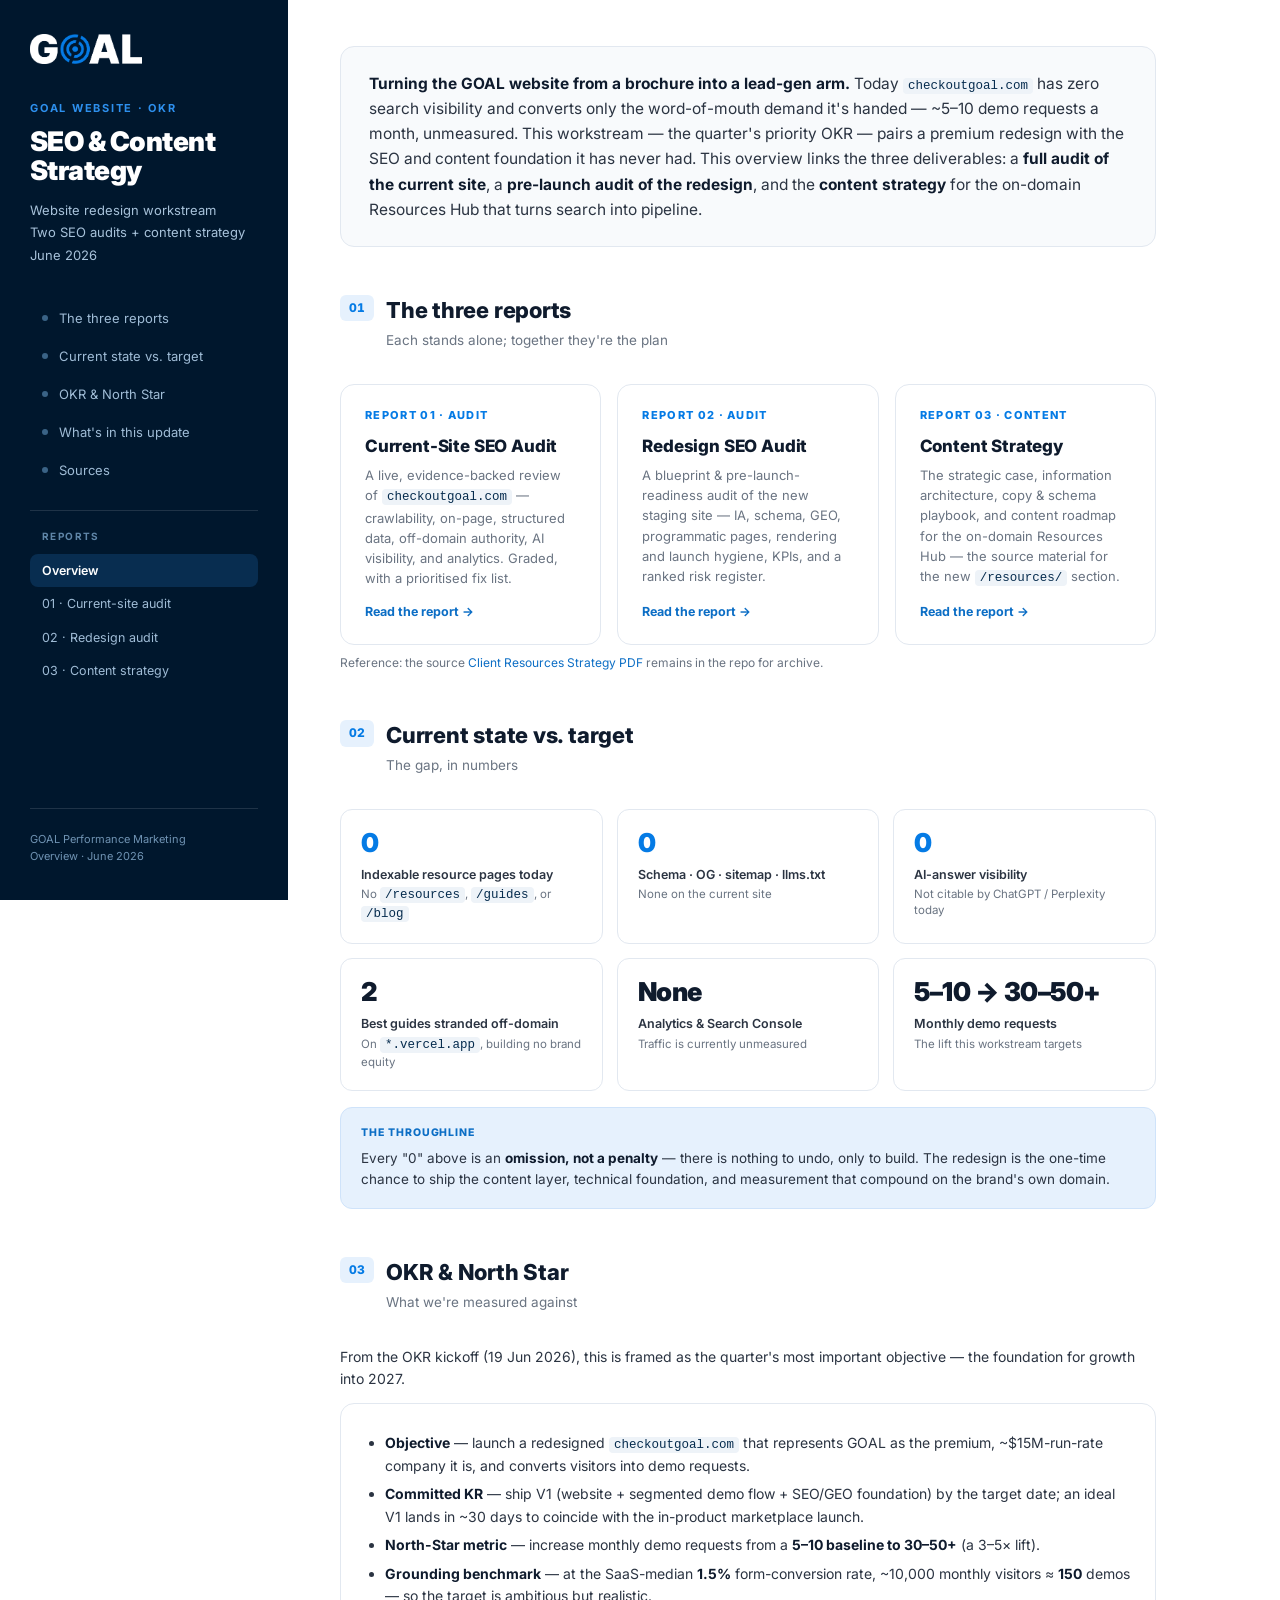
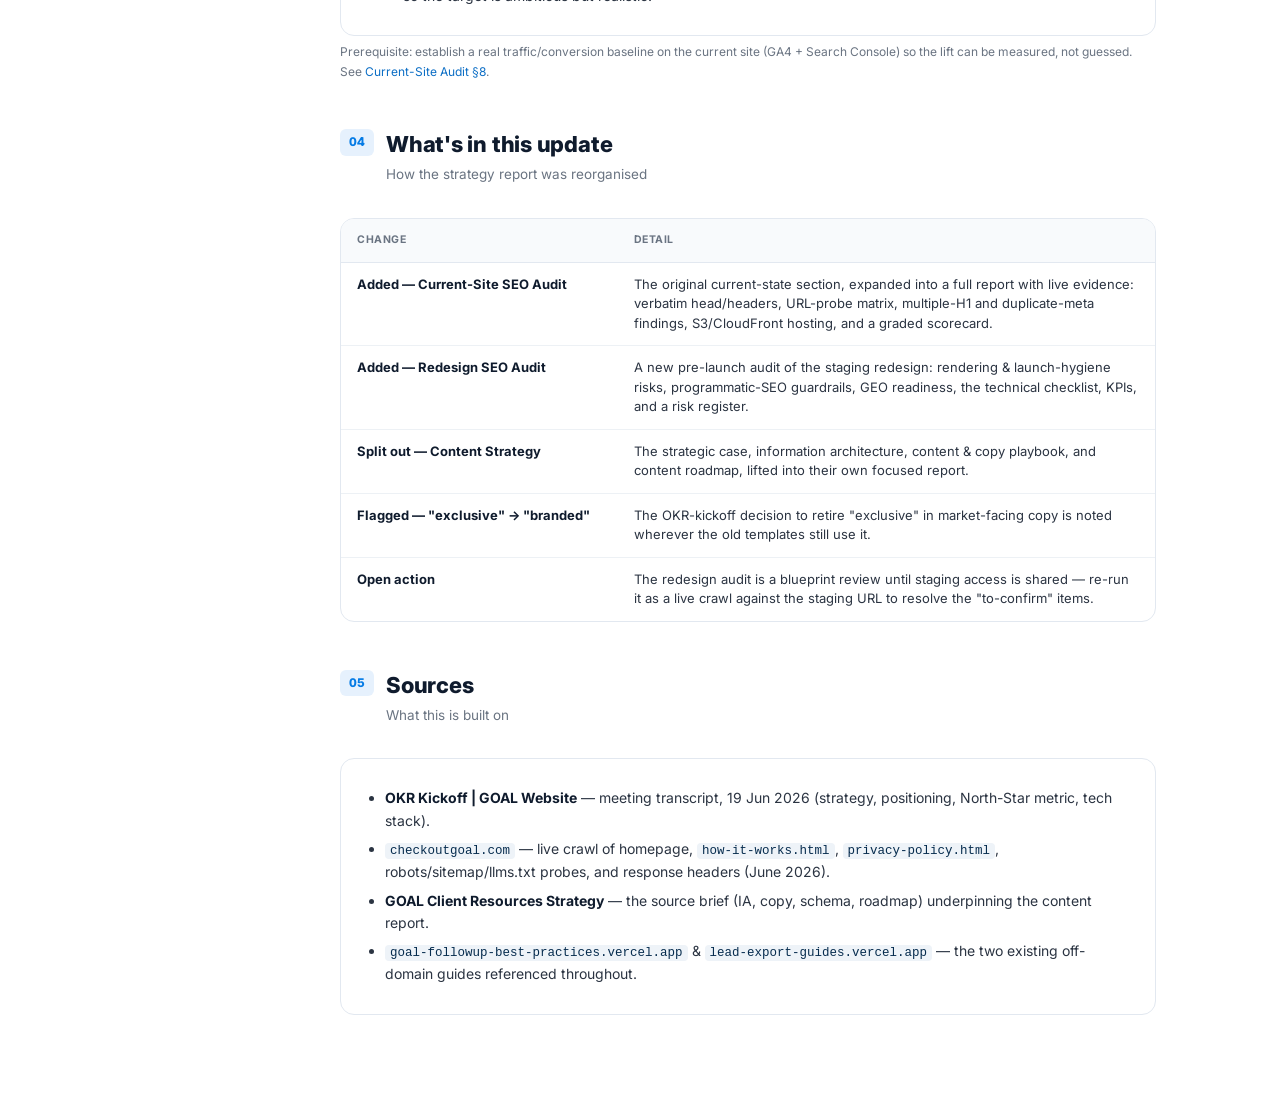
==== commit 36b86c84: "Restructure into two SEO audits + content strategy reports Reorganize the single Client Resources St" ====
--- a/index.html
+++ b/index.html
@@ -3,561 +3,124 @@
 <head>
 <meta charset="UTF-8">
 <meta name="viewport" content="width=device-width, initial-scale=1.0">
-<title>GOAL — Client Resources Strategy (Structured Dashboard)</title>
+<meta name="robots" content="noindex">
+<title>GOAL — Website SEO &amp; Content Strategy (Overview)</title>
 <link rel="preconnect" href="https://fonts.googleapis.com">
 <link rel="preconnect" href="https://fonts.gstatic.com" crossorigin>
 <link href="https://fonts.googleapis.com/css2?family=Inter:wght@400;500;600;700;800;900&display=swap" rel="stylesheet">
-<style>
-:root{
-  --blue:#057BE5; --blue-hover:#0C6EC5; --sky:#2D90EE; --mint:#3BEECA; --mint-d:#0fae8f;
-  --navy:#00172D; --navy-2:#062c4e; --navy-deep:#001020;
-  --ink:#0F1B2D; --body:#2B3442; --muted:#6A7482;
-  --white:#fff; --off:#F8FAFC; --gray:#EFF2F7; --divider:#EDF1F5; --line:#E2E8F0;
-  --success:#2BBF7A; --warning:#F0A93B; --danger:#E5484D;
-}
-*{margin:0;padding:0;box-sizing:border-box;}
-html{-webkit-font-smoothing:antialiased;scroll-behavior:smooth;}
-body{font-family:'Inter',system-ui,sans-serif;background:var(--gray);color:var(--body);line-height:1.55;}
-.shell{max-width:1280px;margin:0 auto;display:grid;grid-template-columns:288px 1fr;min-height:100vh;background:var(--white);}
-
-/* ---------- Sidebar ---------- */
-.side{background:var(--navy);color:#cfe0ee;padding:34px 30px;position:sticky;top:0;height:100vh;display:flex;flex-direction:column;}
-.side .logo{height:30px;align-self:flex-start;margin-bottom:36px;}
-.side .eb{font-size:11px;font-weight:700;letter-spacing:.16em;text-transform:uppercase;color:var(--sky);}
-.side h1{font-size:27px;font-weight:900;color:#fff;line-height:1.08;letter-spacing:-.02em;margin:10px 0 14px;}
-.side .who{font-size:13px;color:#a7c2da;line-height:1.7;}
-.side .who b{color:#fff;font-weight:600;}
-.side nav{margin-top:34px;display:flex;flex-direction:column;gap:2px;}
-.side nav a{font-size:13px;color:#9fbcd6;text-decoration:none;padding:8px 12px;border-radius:8px;display:flex;align-items:center;gap:11px;transition:background .15s,color .15s;}
-.side nav a:hover{background:rgba(255,255,255,.06);color:#fff;text-decoration:none;}
-.side nav a .dot{width:6px;height:6px;border-radius:50%;background:#3a6386;flex-shrink:0;transition:background .15s;}
-.side nav a:hover .dot{background:var(--mint);}
-.side .foot{margin-top:auto;padding-top:22px;border-top:1px solid rgba(255,255,255,.12);font-size:11px;color:#6f93b3;line-height:1.6;}
-
-/* ---------- Main ---------- */
-.main{padding:46px 52px 60px;max-width:920px;}
-.block{margin-bottom:46px;scroll-margin-top:24px;}
-.bhead{display:flex;align-items:flex-start;gap:12px;margin-bottom:20px;}
-.bhead .ix{font-size:12px;font-weight:800;color:var(--blue);font-variant-numeric:tabular-nums;background:#E6F1FD;padding:4px 9px;border-radius:6px;margin-top:2px;}
-.bhead h2{font-size:22px;font-weight:800;color:var(--ink);letter-spacing:-.01em;}
-.bhead p{font-size:13.5px;color:var(--muted);margin-top:3px;}
-
-h3{font-size:15.5px;font-weight:800;color:var(--ink);margin:26px 0 10px;letter-spacing:-.01em;}
-h4{font-size:13px;font-weight:700;color:var(--navy-2);margin:18px 0 7px;}
-p{font-size:14px;line-height:1.62;color:var(--body);margin-bottom:12px;}
-.main ul,.main ol{margin:0 0 14px;padding-left:20px;}
-.main li{font-size:14px;line-height:1.6;color:var(--body);margin:6px 0;}
-strong,b{color:var(--ink);font-weight:700;}
-.mono{font-family:ui-monospace,'SF Mono',Menlo,monospace;font-size:12.5px;background:#eef3f8;padding:1px 5px;border-radius:4px;color:var(--navy-2);}
-a{color:var(--blue-hover);text-decoration:none;} a:hover{text-decoration:underline;}
-.small{font-size:12px;color:var(--muted);}
-
-/* ---------- Exec ---------- */
-.exec{background:var(--off);border:1px solid var(--line);border-radius:14px;padding:24px 28px;margin-bottom:46px;}
-.exec p{font-size:15.5px;line-height:1.62;color:var(--body);margin:0;}
-.exec p b{color:var(--ink);font-weight:700;}
-
-/* ---------- KPI cards ---------- */
-.kgrid{display:grid;grid-template-columns:repeat(3,1fr);gap:14px;}
-.kc{border:1px solid var(--line);border-radius:12px;padding:20px;background:var(--white);}
-.kc .v{font-size:26px;font-weight:900;color:var(--ink);letter-spacing:-.02em;line-height:1;}
-.kc .v.acc{color:var(--blue);}
-.kc .k{font-size:12.5px;color:var(--body);font-weight:600;margin-top:9px;}
-.kc .d{font-size:11.5px;color:var(--muted);margin-top:2px;line-height:1.4;}
-
-/* ---------- Panels & tables ---------- */
-.panel{border:1px solid var(--line);border-radius:14px;padding:22px 24px;background:var(--white);margin:6px 0;}
-.panel .pt{font-size:13px;font-weight:700;color:var(--ink);text-transform:uppercase;letter-spacing:.04em;margin-bottom:16px;}
-.panel ul{margin-bottom:0;}
-.tablecard{border:1px solid var(--line);border-radius:14px;overflow:hidden;background:var(--white);margin:6px 0;}
-.gt{width:100%;border-collapse:collapse;font-size:13px;}
-.gt th{font-size:10.5px;font-weight:700;color:var(--muted);text-transform:uppercase;letter-spacing:.05em;text-align:left;padding:13px 16px;background:var(--off);border-bottom:1px solid var(--line);}
-.gt td{padding:12px 16px;border-bottom:1px solid var(--divider);color:var(--body);vertical-align:top;line-height:1.5;}
-.gt tr:last-child td{border-bottom:none;}
-.gt td b{color:var(--ink);}
-.gt td.mc{font-family:ui-monospace,Menlo,monospace;font-size:11.5px;color:var(--navy-2);}
-
-/* tags */
-.tag{display:inline-block;font-size:10px;font-weight:800;letter-spacing:.05em;text-transform:uppercase;padding:3px 8px;border-radius:6px;white-space:nowrap;}
-.tag.blue{background:#E3F0FD;color:var(--blue-hover);}
-.tag.sky{background:#E3F0FD;color:var(--sky);}
-.tag.mint{background:#D6F7EE;color:var(--mint-d);}
-.tag.amber{background:#FDF0DA;color:#9a6712;}
-.tag.red{background:#FBE3E3;color:#C0322B;}
-.tag.green{background:#DDF3E7;color:#1c8f5a;}
-.tag.gray{background:#EBEFF4;color:#5b6775;}
-
-/* scorecard rows reuse gt; status column centered */
-.gt td.st{white-space:nowrap;}
-
-/* callouts */
-.callout{border-radius:12px;padding:17px 20px;margin:16px 0;border:1px solid var(--line);background:var(--white);}
-.callout .lab{font-size:10.5px;letter-spacing:.09em;text-transform:uppercase;font-weight:800;margin-bottom:6px;display:block;}
-.callout p{margin:0;font-size:13.5px;line-height:1.6;}
-.callout.warn{background:#FEF7EA;border-color:#F4DFB0;} .callout.warn .lab{color:#9a6712;}
-.callout.key{background:#E6F1FD;border-color:#cfe3fa;} .callout.key .lab{color:var(--blue-hover);}
-.callout.win{background:#E5F6EE;border-color:#bfe9d6;} .callout.win .lab{color:#1c8f5a;}
-
-.pull{font-size:19px;font-weight:800;color:var(--ink);line-height:1.4;border-left:3px solid var(--blue);padding:4px 0 4px 18px;margin:22px 0;letter-spacing:-.01em;}
-
-/* stranded-authority diagram */
-.dgrid{display:grid;grid-template-columns:1fr 1fr;gap:16px;margin:8px 0;}
-.dcol{border:1px solid var(--line);border-radius:14px;padding:22px;background:var(--white);}
-.dcol.bad{background:#FFF8F7;border-color:#F3D6D4;}
-.dcol.good{background:#F3FCF8;border-color:#bfe9d6;}
-.dcol h4{margin-top:10px;}
-.dtag{font-size:10px;letter-spacing:.08em;text-transform:uppercase;font-weight:800;padding:3px 9px;border-radius:6px;display:inline-block;}
-.dcol.bad .dtag{background:#FBE3E3;color:#C0322B;} .dcol.good .dtag{background:#DDF3E7;color:#1c8f5a;}
-.node{font-family:ui-monospace,Menlo,monospace;font-size:11px;padding:8px 11px;border-radius:8px;margin:7px 0;background:var(--gray);color:var(--body);}
-.node.dom{background:var(--navy);color:#fff;}
-.node.off{background:#fff;border:1px dashed #c3d2df;color:var(--muted);}
-.flow{text-align:center;color:#9aa6b2;font-size:12px;margin:2px 0;}
-
-/* code / schema panel */
-.code{background:var(--navy-deep);border:1px solid #0a3358;border-radius:12px;overflow:hidden;margin:14px 0;}
-.code .ch{display:flex;justify-content:space-between;align-items:center;padding:9px 14px;background:#062038;border-bottom:1px solid #0a3358;}
-.code .ch .t{font-size:11px;letter-spacing:.1em;text-transform:uppercase;color:var(--sky);font-weight:700;}
-.code .ch .tg{font-size:10px;color:#5b7da0;font-family:ui-monospace,Menlo,monospace;}
-.code pre{margin:0;padding:14px 16px;overflow-x:auto;font-family:ui-monospace,'SF Mono',Menlo,monospace;font-size:12px;line-height:1.7;color:#cfe0ee;white-space:pre-wrap;word-break:break-word;}
-.code pre .c{color:#5b7da0;} .code pre .b{color:var(--sky);} .code pre .m{color:var(--warning);} .code pre .g{color:var(--mint);}
-
-/* IA tree */
-.tree{font-family:ui-monospace,Menlo,monospace;font-size:12.5px;line-height:1.9;background:var(--off);border:1px solid var(--line);border-radius:12px;padding:18px 20px;color:var(--muted);overflow-x:auto;margin:6px 0;}
-.tree .root{color:var(--ink);font-weight:700;} .tree .b{color:var(--blue);font-weight:700;} .tree .note{color:#9aa6b2;}
-
-/* copy sets */
-.cset{border:1px solid var(--line);border-radius:12px;overflow:hidden;margin:14px 0;background:var(--white);}
-.cset .ch{background:#E6F1FD;padding:9px 16px;font-size:10.5px;letter-spacing:.07em;text-transform:uppercase;color:var(--blue-hover);font-weight:700;border-bottom:1px solid #cfe3fa;font-family:ui-monospace,Menlo,monospace;}
-.cset .cb{padding:13px 18px;}
-.field{display:grid;grid-template-columns:118px 1fr;gap:14px;padding:9px 0;border-bottom:1px dashed var(--line);font-size:13.5px;}
-.field:last-child{border-bottom:none;}
-.field .fk{font-size:10.5px;color:var(--muted);text-transform:uppercase;letter-spacing:.04em;font-weight:700;padding-top:2px;font-family:ui-monospace,Menlo,monospace;}
-.field .fv{color:var(--body);line-height:1.55;} .field .fv .ex{color:var(--ink);font-weight:700;}
-
-/* recommendations plan */
-.plan{border:1px solid var(--line);border-radius:14px;overflow:hidden;}
-.pstep{display:flex;gap:18px;padding:20px 24px;border-top:1px solid var(--divider);background:var(--white);}
-.pstep:first-child{border-top:none;}
-.pstep .num{flex-shrink:0;width:36px;height:36px;border-radius:9px;background:#E6F1FD;color:var(--blue);font-weight:800;font-size:14px;display:flex;align-items:center;justify-content:center;}
-.pstep .when{font-size:10px;text-transform:uppercase;letter-spacing:.08em;color:var(--sky);font-weight:800;}
-.pstep .h{font-size:15px;font-weight:800;color:var(--ink);margin-top:2px;}
-.pstep .b{font-size:13.5px;color:var(--body);line-height:1.55;margin-top:5px;}
-.pstep .b ul{margin:8px 0 0;}
-.pstep .b li{font-size:13px;margin:4px 0;}
-
-@media print{
-  body{background:#fff;} .shell{display:block;max-width:none;}
-  .side{position:static;height:auto;flex-direction:row;align-items:center;justify-content:space-between;padding:18px 30px;flex-wrap:wrap;}
-  .side nav,.side .foot{display:none;} .side h1{margin:0;font-size:22px;} .side .logo{margin-bottom:0;}
-  .side .eb,.side .who{display:none;}
-  .main{max-width:none;padding:30px 36px;}
-  .kc,.panel,.plan,.code,.cset,.tablecard,.dgrid,.exec{break-inside:avoid;}
-  .block{margin-bottom:26px;}
-}
-@media(max-width:900px){
-  .shell{grid-template-columns:1fr;}
-  .side{position:static;height:auto;}
-  .side nav{display:none;}
-  .main{padding:32px 22px;max-width:none;}
-  .kgrid{grid-template-columns:1fr 1fr;}
-  .dgrid{grid-template-columns:1fr;}
-  .field{grid-template-columns:1fr;gap:3px;}
-}
-@media(max-width:560px){ .kgrid{grid-template-columns:1fr;} }
-</style>
+<link rel="stylesheet" href="assets/report.css">
 </head>
 <body>
-<!--
-  GOAL — CLIENT RESOURCES STRATEGY · Structured Dashboard direction.
-  Strategy brief for the website redesign team (internal). Reuses the GOAL
-  reports brand system: Inter, blue/navy palette, mint as garnish, no magenta.
--->
 <div class="shell">
-
   <aside class="side">
-    <img class="logo" src="[data-uri]" alt="GOAL">
-    <div class="eb">Website Redesign · Strategy</div>
-    <h1>Client Resources Section</h1>
-    <div class="who">Prepared for <b>GOAL Redesign Team</b><br>Scope: Resources / Guides<br>Focus: Content &amp; Copy<br>June 2026</div>
+    <img class="logo" src="assets/goal-logo.png" alt="GOAL">
+    <div class="eb">GOAL Website · OKR</div>
+    <h1>SEO &amp; Content Strategy</h1>
+    <div class="who">Website redesign workstream<br>Two SEO audits + content strategy<br>June 2026</div>
     <nav>
-      <a href="#s1"><span class="dot"></span>Current-state audit</a>
-      <a href="#s2"><span class="dot"></span>The strategic case</a>
-      <a href="#s3"><span class="dot"></span>Information architecture</a>
-      <a href="#s4"><span class="dot"></span>Content &amp; copy playbook</a>
-      <a href="#s5"><span class="dot"></span>Content roadmap</a>
-      <a href="#s6"><span class="dot"></span>Implementation &amp; KPIs</a>
-      <a href="#s7"><span class="dot"></span>Design &amp; SEO checklist</a>
+      <a href="#s1"><span class="dot"></span>The three reports</a>
+      <a href="#s2"><span class="dot"></span>Current state vs. target</a>
+      <a href="#s3"><span class="dot"></span>OKR &amp; North Star</a>
+      <a href="#s4"><span class="dot"></span>What's in this update</a>
+      <a href="#s5"><span class="dot"></span>Sources</a>
     </nav>
-    <div class="foot">GOAL Performance Marketing<br>Resources strategy brief · June 2026</div>
+    <div class="reports">
+      <div class="rl">Reports</div>
+      <a href="index" class="on">Overview</a>
+      <a href="seo-audit-current">01 · Current-site audit</a>
+      <a href="seo-audit-redesign">02 · Redesign audit</a>
+      <a href="content-strategy">03 · Content strategy</a>
+    </div>
+    <div class="foot">GOAL Performance Marketing<br>Overview · June 2026</div>
   </aside>
 
   <main class="main">
 
     <div class="exec">
-      <p>GOAL already produces excellent client resources — a 30-day follow-up playbook and a CRM data-export hub. Neither lives on <b>checkoutgoal.com</b>; both sit on disconnected <b>vercel.app</b> URLs that build authority for a domain GOAL doesn't market. The main site is a brochure with <b>no content layer at all</b>. The redesign is the moment to launch a first-class Resources Hub on-domain — written so every title, card, and guide is found, trusted, and acted on. This brief is weighted toward <b>content and copy</b>: the words, the templates, the schema, and the roadmap.</p>
+      <p><b>Turning the GOAL website from a brochure into a lead-gen arm.</b> Today <span class="mono">checkoutgoal.com</span> has zero search visibility and converts only the word-of-mouth demand it's handed — ~5–10 demo requests a month, unmeasured. This workstream — the quarter's priority OKR — pairs a premium redesign with the SEO and content foundation it has never had. This overview links the three deliverables: a <b>full audit of the current site</b>, a <b>pre-launch audit of the redesign</b>, and the <b>content strategy</b> for the on-domain Resources Hub that turns search into pipeline.</p>
     </div>
 
-    <!-- ===================== 01 AUDIT ===================== -->
+    <!-- ===================== 01 REPORTS ===================== -->
     <section class="block" id="s1">
-      <div class="bhead"><span class="ix">01</span><div><h2>Current-state audit</h2><p>checkoutgoal.com · live review, June 2026</p></div></div>
+      <div class="bhead"><span class="ix">01</span><div><h2>The three reports</h2><p>Each stands alone; together they're the plan</p></div></div>
+      <div class="rgrid">
+        <a class="rcard" href="seo-audit-current">
+          <div class="rn">Report 01 · Audit</div>
+          <h3>Current-Site SEO Audit</h3>
+          <p>A live, evidence-backed review of <span class="mono">checkoutgoal.com</span> — crawlability, on-page, structured data, off-domain authority, AI visibility, and analytics. Graded, with a prioritised fix list.</p>
+          <span class="go">Read the report →</span>
+        </a>
+        <a class="rcard" href="seo-audit-redesign">
+          <div class="rn">Report 02 · Audit</div>
+          <h3>Redesign SEO Audit</h3>
+          <p>A blueprint &amp; pre-launch-readiness audit of the new staging site — IA, schema, GEO, programmatic pages, rendering and launch hygiene, KPIs, and a ranked risk register.</p>
+          <span class="go">Read the report →</span>
+        </a>
+        <a class="rcard" href="content-strategy">
+          <div class="rn">Report 03 · Content</div>
+          <h3>Content Strategy</h3>
+          <p>The strategic case, information architecture, copy &amp; schema playbook, and content roadmap for the on-domain Resources Hub — the source material for the new <span class="mono">/resources/</span> section.</p>
+          <span class="go">Read the report →</span>
+        </a>
+      </div>
+      <p class="small">Reference: the source <a href="goal-client-resources-strategy.pdf">Client Resources Strategy PDF</a> remains in the repo for archive.</p>
+    </section>
 
+    <!-- ===================== 02 STATE ===================== -->
+    <section class="block" id="s2">
+      <div class="bhead"><span class="ix">02</span><div><h2>Current state vs. target</h2><p>The gap, in numbers</p></div></div>
       <div class="kgrid">
-        <div class="kc"><div class="v acc">0</div><div class="k">Resource pages on-domain</div><div class="d">/resources, /guides, /blog all return 403</div></div>
-        <div class="kc"><div class="v">2</div><div class="k">Strong guides, off-domain</div><div class="d">Hosted on *.vercel.app, no link equity</div></div>
-        <div class="kc"><div class="v">43</div><div class="k">Chars in homepage meta</div><div class="d">Target is 150–160, and unique</div></div>
-        <div class="kc"><div class="v">0</div><div class="k">Schema · OG · sitemap</div><div class="d">No JSON-LD, social tags, or sitemap</div></div>
-        <div class="kc"><div class="v">5×</div><div class="k">Conversion lift claimed</div><div class="d">The proof content can demonstrate</div></div>
-        <div class="kc"><div class="v">4</div><div class="k">Static brochure pages</div><div class="d">Demo-focused; no educational content</div></div>
+        <div class="kc"><div class="v acc">0</div><div class="k">Indexable resource pages today</div><div class="d">No <span class="mono">/resources</span>, <span class="mono">/guides</span>, or <span class="mono">/blog</span></div></div>
+        <div class="kc"><div class="v acc">0</div><div class="k">Schema · OG · sitemap · llms.txt</div><div class="d">None on the current site</div></div>
+        <div class="kc"><div class="v acc">0</div><div class="k">AI-answer visibility</div><div class="d">Not citable by ChatGPT / Perplexity today</div></div>
+        <div class="kc"><div class="v">2</div><div class="k">Best guides stranded off-domain</div><div class="d">On <span class="mono">*.vercel.app</span>, building no brand equity</div></div>
+        <div class="kc"><div class="v">None</div><div class="k">Analytics &amp; Search Console</div><div class="d">Traffic is currently unmeasured</div></div>
+        <div class="kc"><div class="v">5–10 → 30–50+</div><div class="k">Monthly demo requests</div><div class="d">The lift this workstream targets</div></div>
       </div>
+      <div class="callout key"><span class="lab">The throughline</span><p>Every "0" above is an <b>omission, not a penalty</b> — there is nothing to undo, only to build. The redesign is the one-time chance to ship the content layer, technical foundation, and measurement that compound on the brand's own domain.</p></div>
+    </section>
 
-      <h3>Scorecard</h3>
+    <!-- ===================== 03 OKR ===================== -->
+    <section class="block" id="s3">
+      <div class="bhead"><span class="ix">03</span><div><h2>OKR &amp; North Star</h2><p>What we're measured against</p></div></div>
+      <p>From the OKR kickoff (19 Jun 2026), this is framed as the quarter's most important objective — the foundation for growth into 2027.</p>
+      <div class="panel">
+        <ul>
+          <li><b>Objective</b> — launch a redesigned <span class="mono">checkoutgoal.com</span> that represents GOAL as the premium, ~$15M-run-rate company it is, and converts visitors into demo requests.</li>
+          <li><b>Committed KR</b> — ship V1 (website + segmented demo flow + SEO/GEO foundation) by the target date; an ideal V1 lands in ~30 days to coincide with the in-product marketplace launch.</li>
+          <li><b>North-Star metric</b> — increase monthly demo requests from a <b>5–10 baseline to 30–50+</b> (a 3–5× lift).</li>
+          <li><b>Grounding benchmark</b> — at the SaaS-median <b>1.5%</b> form-conversion rate, ~10,000 monthly visitors ≈ <b>150</b> demos — so the target is ambitious but realistic.</li>
+        </ul>
+      </div>
+      <p class="small">Prerequisite: establish a real traffic/conversion baseline on the current site (GA4 + Search Console) so the lift can be measured, not guessed. See <a href="seo-audit-current#s8">Current-Site Audit §8</a>.</p>
+    </section>
+
+    <!-- ===================== 04 UPDATE ===================== -->
+    <section class="block" id="s4">
+      <div class="bhead"><span class="ix">04</span><div><h2>What's in this update</h2><p>How the strategy report was reorganised</p></div></div>
       <div class="tablecard">
         <table class="gt">
-          <thead><tr><th style="width:27%">Dimension</th><th style="width:15%">Status</th><th>Finding</th></tr></thead>
+          <thead><tr><th style="width:34%">Change</th><th>Detail</th></tr></thead>
           <tbody>
-            <tr><td><b>Content / resources footprint</b></td><td class="st"><span class="tag red">Critical gap</span></td><td>No <span class="mono">/resources</span>, <span class="mono">/guides</span>, <span class="mono">/blog</span>, or <span class="mono">/learn</span> (all 403). Zero indexable educational content.</td></tr>
-            <tr><td><b>Existing guides on-domain</b></td><td class="st"><span class="tag red">Off-domain</span></td><td>Follow-up playbook and export hub live on <span class="mono">*.vercel.app</span> — no link equity or brand authority.</td></tr>
-            <tr><td><b>Meta description</b></td><td class="st"><span class="tag amber">Thin / dup</span></td><td>Homepage description is the H1 repeated (~43 chars). Should be 150–160, unique, benefit-led.</td></tr>
-            <tr><td><b>Title tag</b></td><td class="st"><span class="tag green">Acceptable</span></td><td>Reasonable length and keyword; has a stray leading space and odd "Your own" casing.</td></tr>
-            <tr><td><b>Open Graph / Twitter</b></td><td class="st"><span class="tag red">Missing</span></td><td>No social tags. Shared links render with no preview — a problem for guides meant to be shared.</td></tr>
-            <tr><td><b>Structured data</b></td><td class="st"><span class="tag red">Missing</span></td><td>No JSON-LD. No Organization, SoftwareApplication, FAQPage, or HowTo — all of which the content fits.</td></tr>
-            <tr><td><b>robots.txt &amp; sitemap</b></td><td class="st"><span class="tag red">Missing</span></td><td>Both return AccessDenied (S3 403). No crawl directives, no sitemap for discovery.</td></tr>
-            <tr><td><b>Canonical tags</b></td><td class="st"><span class="tag amber">Absent</span></td><td>Low risk today; needed once a content library with filters/pagination exists.</td></tr>
-            <tr><td><b>Core conversion path</b></td><td class="st"><span class="tag green">Working</span></td><td>Clear value prop, demo CTA, SOC2/TCPA signals, "old way vs. GOAL way" frame. Build on this.</td></tr>
-            <tr><td><b>Mobile / viewport</b></td><td class="st"><span class="tag green">OK</span></td><td>Responsive viewport meta present; <span class="mono">html lang="en"</span> set. Baseline hygiene is fine.</td></tr>
-          </tbody>
-        </table>
-      </div>
-
-      <div class="callout warn">
-        <span class="lab">Headline finding</span>
-        <p>The most valuable SEO move available to GOAL is not fixing a tag — it is publishing the content that doesn't exist yet, on the domain that currently has none. Every other item above becomes a checklist applied to the new Resources pages as they're built.</p>
-      </div>
-    </section>
-
-    <!-- ===================== 02 STRATEGIC CASE ===================== -->
-    <section class="block" id="s2">
-      <div class="bhead"><span class="ix">02</span><div><h2>The strategic case</h2><p>Why a resources section, and why now</p></div></div>
-
-      <h3>The "stranded authority" problem</h3>
-      <p>GOAL's best content currently builds equity for throwaway domains instead of the brand. The redesign is the one-time opportunity to bring it home, where it compounds.</p>
-      <div class="dgrid">
-        <div class="dcol bad">
-          <span class="dtag">Today</span>
-          <h4>Authority leaks off-domain</h4>
-          <div class="node dom">checkoutgoal.com — brochure only</div>
-          <div class="flow">— no link —</div>
-          <div class="node off">goal-followup-best-practices.vercel.app</div>
-          <div class="node off">lead-export-guides.vercel.app</div>
-          <p class="small" style="margin-top:12px;">Guides rank (if at all) for a domain GOAL doesn't market. No internal links, no shared analytics, no path to a demo.</p>
-        </div>
-        <div class="dcol good">
-          <span class="dtag">After redesign</span>
-          <h4>Authority compounds on-brand</h4>
-          <div class="node dom">checkoutgoal.com/resources/</div>
-          <div class="flow">↳ links up &amp; down</div>
-          <div class="node">/resources/playbooks/30-day-lead-follow-up</div>
-          <div class="node">/resources/guides/export-lead-data</div>
-          <p class="small" style="margin-top:12px;">Every guide strengthens the domain that ranks for "insurance leads," cross-links to money pages, carries a demo CTA.</p>
-        </div>
-      </div>
-
-      <h3>Why content fits GOAL's buyer</h3>
-      <div class="panel">
-        <ul>
-          <li><b>The buyer is mid-task, not mid-funnel.</b> Agency owners search for fixes — "my internet leads don't answer," "how do I export bind data to AgencyZoom." GOAL's product is the answer; the content demonstrates it.</li>
-          <li><b>Trust is the whole sale.</b> A market burned by shared-lead aggregators responds to a library that openly teaches follow-up discipline and clean data hygiene — "partner," not "vendor." It reinforces the existing "old way vs. the GOAL way" narrative.</li>
-          <li><b>AI assistants are the new top of funnel.</b> Owners ask ChatGPT, Perplexity, and Google AI overviews these operational questions. Structured, schema-marked guides are how GOAL becomes the cited source.</li>
-          <li><b>Resources reduce churn.</b> Clients who follow the cadence and export data cleanly convert more and stay. Content is a retention investment with a marketing dividend.</li>
-        </ul>
-      </div>
-
-      <p class="pull">GOAL doesn't need to invent a content strategy. It needs to stop hiding the one it already has.</p>
-    </section>
-
-    <!-- ===================== 03 IA ===================== -->
-    <section class="block" id="s3">
-      <div class="bhead"><span class="ix">03</span><div><h2>Information architecture</h2><p>A shallow, scannable hub-and-spoke</p></div></div>
-
-      <h3>URL &amp; page structure</h3>
-      <div class="tree">
-<span class="root">checkoutgoal.com/resources/</span>            <span class="note"># Resources Hub — the landing/index</span>
-├─ <span class="b">/resources/playbooks/</span>          <span class="note"># strategy &amp; best practices</span>
-│   ├─ …/30-day-lead-follow-up        <span class="note"># ← migrate existing guide</span>
-│   ├─ …/speed-to-lead
-│   └─ …/aged-lead-revival
-├─ <span class="b">/resources/guides/</span>             <span class="note"># CRM &amp; data how-tos</span>
-│   ├─ …/export-lead-data             <span class="note"># ← migrate existing hub</span>
-│   ├─ …/export/agencyzoom
-│   ├─ …/export/ricochet
-│   └─ …/export/lead-manager
-├─ <span class="b">/resources/verticals/</span>          <span class="note"># by line of business</span>
-│   ├─ …/auto-insurance-leads
-│   ├─ …/home-insurance-leads
-│   └─ …/medicare-leads
-├─ <span class="b">/resources/product/</span>            <span class="note"># using GOAL (help/docs)</span>
-│   ├─ …/quotefunnel-setup
-│   └─ …/reading-your-reports
-└─ <span class="b">/resources/glossary/</span>           <span class="note"># definitions — long-tail + AI citations</span>
-    └─ …/[term]
-      </div>
-
-      <div class="callout key">
-        <span class="lab">IA principles</span>
-        <p><b>1.</b> Keep it two clicks deep — hub → guide. <b>2.</b> URLs describe content, not format. <b>3.</b> Never change a published URL; 301-redirect if it moves. <b>4.</b> Every guide links up to its category/hub and across to 2–3 siblings + one money page.</p>
-      </div>
-
-      <h3>Hub page anatomy</h3>
-      <div class="panel">
-        <ol style="padding-left:18px;margin-bottom:0;">
-          <li><b>Hero</b> — headline + one-line promise + optional search.</li>
-          <li><b>Featured / start-here</b> — the follow-up playbook, given pride of place.</li>
-          <li><b>Category sections</b> — Playbooks · Guides · By Line of Business · Using GOAL, each a card grid (reuse the proven export-hub card pattern).</li>
-          <li><b>"Don't see what you need?"</b> request hook (proven engagement device from the export hub).</li>
-          <li><b>Demo CTA band</b> — consistent conversion path at the bottom of every resource page.</li>
-        </ol>
-      </div>
-      <p class="small">The <b>GOAL Guides Hub</b> design reference (Claude Design) is intended as the visual spec for this hub page. Reading and implementing it is gated on connector authorization — see §07.</p>
-    </section>
-
-    <!-- ===================== 04 COPY PLAYBOOK ===================== -->
-    <section class="block" id="s4">
-      <div class="bhead"><span class="ix">04</span><div><h2>Content &amp; copy playbook</h2><p>The words, written to be found and trusted</p></div></div>
-
-      <h3>4.1 — Resources Hub copy (paste-ready)</h3>
-      <div class="cset">
-        <div class="ch">/resources/ — hero &amp; intro</div>
-        <div class="cb">
-          <div class="field"><span class="fk">H1</span><span class="fv"><span class="ex">Run a better insurance agency, lead by lead.</span></span></div>
-          <div class="field"><span class="fk">Sub / promise</span><span class="fv">Playbooks, CRM guides, and benchmarks from the GOAL team — the same tactics our highest-performing agencies use to turn exclusive leads into bound policies.</span></div>
-          <div class="field"><span class="fk">Featured eyebrow</span><span class="fv mono">START HERE</span></div>
-          <div class="field"><span class="fk">Featured card</span><span class="fv"><span class="ex">The 30-Day Lead Follow-Up Playbook</span> — The 60+ touch cadence that lifts bind rates 3–5× the industry median. Steal the scripts.</span></div>
-          <div class="field"><span class="fk">Request hook</span><span class="fv"><span class="ex">Don't see what you need?</span> Tell us the guide, CRM, or topic you're after and we'll build it. → request a guide</span></div>
-          <div class="field"><span class="fk">Closing CTA</span><span class="fv"><span class="ex">Generate your own exclusive leads.</span> See GOAL in action → Book a demo</span></div>
-        </div>
-      </div>
-
-      <h3>4.2 — The guide-card formula</h3>
-      <p>Reuse the export hub's scannable card pattern across every category. Five fixed slots — never free-form.</p>
-      <div class="cset">
-        <div class="ch">card = badge · title · type · one-line value · action</div>
-        <div class="cb">
-          <div class="field"><span class="fk">Badge</span><span class="fv">2–3 letter monogram or LOB tag (<span class="mono">AZ</span>, <span class="mono">RC</span>, <span class="mono">LM</span>; or AUTO / HOME). Proven in the export hub.</span></div>
-          <div class="field"><span class="fk">Title</span><span class="fv">The thing, named plainly — "Export GOAL leads from AgencyZoom."</span></div>
-          <div class="field"><span class="fk">Type tag</span><span class="fv mono">PLAYBOOK · GUIDE · BENCHMARK · CHECKLIST · GLOSSARY</span></div>
-          <div class="field"><span class="fk">Value line</span><span class="fv">One sentence on the payoff or time cost — "Pull quote &amp; bind data in under 2 minutes."</span></div>
-          <div class="field"><span class="fk">Action</span><span class="fv"><span class="ex">Open guide →</span> (consistent verb on every card)</span></div>
-        </div>
-      </div>
-
-      <h3>4.3 — Title, meta &amp; H1 templates by guide type</h3>
-      <p>Targets: <b>title ≤ 60 chars</b>, <b>meta 150–160 chars</b>, exactly one <b>H1</b>. Lead with the searcher's words, then the GOAL brand.</p>
-      <div class="tablecard">
-        <table class="gt">
-          <thead><tr><th style="width:18%">Type</th><th style="width:38%">Title-tag pattern</th><th>Meta-description pattern</th></tr></thead>
-          <tbody>
-            <tr><td><b>Playbook</b></td><td class="mc">[Outcome] in [timeframe]: The [Topic] Playbook | GOAL</td><td>Verb-led, benefit + proof + light CTA. "Follow the exact 30-day cadence our top agencies use to bind 3–5× more internet leads. Scripts and checklists included — free from GOAL."</td></tr>
-            <tr><td><b>CRM / data</b></td><td class="mc">How to Export [Data] from [CRM] | GOAL Guides</td><td>Task + speed + reassurance. "Step-by-step: export your GOAL quote &amp; bind data from AgencyZoom in under 2 minutes. Screenshots for every step, no developer needed."</td></tr>
-            <tr><td><b>Vertical</b></td><td class="mc">[Line] Insurance Leads: A Guide for Agencies | GOAL</td><td>Audience + promise. "What actually works for converting auto insurance leads — pricing, speed-to-contact, and follow-up tuned to how auto shoppers behave. From the GOAL team."</td></tr>
-            <tr><td><b>Glossary</b></td><td class="mc">What Is [Term]? Definition &amp; Examples | GOAL</td><td>Definition-first for AI/snippets. "[Term] explained in plain English for insurance agencies, with an example and how it affects your lead ROI."</td></tr>
-          </tbody>
-        </table>
-      </div>
-
-      <h4>Worked example — migrating the existing follow-up guide</h4>
-      <div class="cset">
-        <div class="ch">/resources/playbooks/30-day-lead-follow-up</div>
-        <div class="cb">
-          <div class="field"><span class="fk">Title</span><span class="fv"><span class="ex">Insurance Lead Follow-Up: The 30-Day Playbook | GOAL</span> <span class="small">(54 chars)</span></span></div>
-          <div class="field"><span class="fk">Meta</span><span class="fv">Most insurance leads convert between day 12 and 30 — if you keep showing up. Steal GOAL's 60+ touch cadence, call scripts, and daily checklist to bind 3–5× more. <span class="small">(156 chars)</span></span></div>
-          <div class="field"><span class="fk">H1</span><span class="fv"><span class="ex">The 30-Day Lead Follow-Up Playbook</span></span></div>
-          <div class="field"><span class="fk">Queries</span><span class="fv mono">how to follow up on insurance leads · internet insurance lead follow up · insurance lead cadence</span></div>
-        </div>
-      </div>
-
-      <h4>Worked example — a CRM export guide</h4>
-      <div class="cset">
-        <div class="ch">/resources/guides/export/agencyzoom</div>
-        <div class="cb">
-          <div class="field"><span class="fk">Title</span><span class="fv"><span class="ex">How to Export GOAL Leads from AgencyZoom | GOAL Guides</span> <span class="small">(53 chars)</span></span></div>
-          <div class="field"><span class="fk">Meta</span><span class="fv">Export your GOAL quote and bind data from AgencyZoom in under two minutes. A clear, screenshot-by-screenshot walkthrough — no spreadsheet gymnastics, no developer needed. <span class="small">(159 chars)</span></span></div>
-          <div class="field"><span class="fk">H1</span><span class="fv"><span class="ex">Export your GOAL lead data from AgencyZoom</span></span></div>
-          <div class="field"><span class="fk">Queries</span><span class="fv mono">agencyzoom export leads · download lead data agencyzoom · agencyzoom quote bind report</span></div>
-        </div>
-      </div>
-
-      <h3>4.4 — Structured data (schema) per page type</h3>
-      <div class="code">
-        <div class="ch"><span class="t">HowTo — for CRM / data guides</span><span class="tg">JSON-LD · &lt;head&gt;</span></div>
-        <pre><span class="c">// drop into export/CRM guide templates; fill steps programmatically</span>
-{
-  <span class="b">"@context"</span>: "https://schema.org",
-  <span class="b">"@type"</span>: <span class="m">"HowTo"</span>,
-  <span class="b">"name"</span>: "How to export GOAL leads from AgencyZoom",
-  <span class="b">"totalTime"</span>: "PT2M",
-  <span class="b">"step"</span>: [
-    { "@type": "HowToStep", "name": "Open Reports",
-      "text": "In AgencyZoom, go to Reports &gt; Lead Source." },
-    { "@type": "HowToStep", "name": "Filter to GOAL",
-      "text": "Set the lead source filter to GOAL and your date range." },
-    { "@type": "HowToStep", "name": "Export to CSV",
-      "text": "Click Export and download the quote &amp; bind columns." }
-  ],
-  <span class="b">"publisher"</span>: { "@type": "Organization", "name": "GOAL",
-    "url": "https://checkoutgoal.com" }
-}</pre>
-      </div>
-      <div class="code">
-        <div class="ch"><span class="t">Article + FAQ — for playbooks &amp; verticals</span><span class="tg">JSON-LD · &lt;head&gt;</span></div>
-        <pre>{
-  <span class="b">"@context"</span>: "https://schema.org",
-  <span class="b">"@type"</span>: <span class="m">"Article"</span>,
-  <span class="b">"headline"</span>: "The 30-Day Lead Follow-Up Playbook",
-  <span class="b">"author"</span>:    { "@type": "Organization", "name": "GOAL" },
-  <span class="b">"publisher"</span>: { "@type": "Organization", "name": "GOAL",
-    "logo": { "@type": "ImageObject",
-      "url": "https://checkoutgoal.com/logo.png" } }
-}
-<span class="c">// pair with an FAQPage block built from the guide's real questions:</span>
-{ <span class="b">"@type"</span>: <span class="m">"FAQPage"</span>, <span class="b">"mainEntity"</span>: [
-  { "@type": "Question",
-    "name": "How many times should I call a new insurance lead?",
-    "acceptedAnswer": { "@type": "Answer",
-      "text": "21+ attempts in week one; 60+ touches across 30 days." } }
-]}</pre>
-      </div>
-      <p class="small">Site-wide: one <span class="mono">Organization</span> block and a <span class="mono">SoftwareApplication</span> block on the homepage, plus a <span class="mono">BreadcrumbList</span> on every resource page (Resources → Category → Guide).</p>
-
-      <h3>4.5 — Internal linking plan</h3>
-      <div class="tablecard">
-        <table class="gt">
-          <thead><tr><th style="width:16%">Direction</th><th style="width:34%">From → To</th><th>Anchor-text guidance</th></tr></thead>
-          <tbody>
-            <tr><td><b>Up</b></td><td>Guide → category → <span class="mono">/resources/</span></td><td>Exact category name — "Playbooks", "CRM &amp; Data Guides".</td></tr>
-            <tr><td><b>Across</b></td><td>Guide → 2–3 sibling guides</td><td>Descriptive, varied — "speed-to-lead matters most in the first 5 minutes", not "click here".</td></tr>
-            <tr><td><b>To money page</b></td><td>Guide → demo / product / pricing</td><td>Contextual, benefit-led — "GOAL delivers exclusive leads you can actually reach". One primary, not five.</td></tr>
-            <tr><td><b>From money pages</b></td><td>Homepage / how-it-works → <span class="mono">/resources/</span></td><td>Add a "Resources" nav item + a "Learn" section. Signals depth to users and crawlers.</td></tr>
-          </tbody>
-        </table>
-      </div>
-      <div class="callout warn"><span class="lab">Rule of thumb</span><p>3–6 contextual internal links per guide, at least one to a conversion page. Keep total links per page well under 100. Diversify anchor text — repeating the same exact-match anchor everywhere reads as manipulation.</p></div>
-
-      <h3>4.6 — AI / answer-engine visibility (GEO)</h3>
-      <div class="panel">
-        <ul>
-          <li><b>Answer in the first 1–2 sentences.</b> Lead each section with the direct answer, then elaborate. Models lift self-contained, near-the-top statements.</li>
-          <li><b>Use real numbers and name them.</b> "Contacted within 5 minutes → 21× more likely to qualify" is quotable; "respond quickly" is not.</li>
-          <li><b>Structure for parsing.</b> Clear H2/H3 questions, short paragraphs, ordered steps, FAQ blocks. The playbook's 01–11 structure is already ideal.</li>
-          <li><b>Mark it up.</b> HowTo, FAQPage, and Article schema (§4.4) make content machine-readable.</li>
-          <li><b>Build entity authority.</b> Consistent Organization schema + a glossary defining GOAL's terms helps engines cite GOAL by name.</li>
-        </ul>
-      </div>
-
-      <h3>4.7 — Voice &amp; copy standards</h3>
-      <div class="tablecard">
-        <table class="gt">
-          <thead><tr><th style="width:50%">Do</th><th>Don't</th></tr></thead>
-          <tbody>
-            <tr><td>Lead with the agency's problem, in their words.</td><td>Open with GOAL's product or company history.</td></tr>
-            <tr><td>Be directive and specific — "call 21+ times in week one."</td><td>Hedge — "you may want to consider following up."</td></tr>
-            <tr><td>Back claims with numbers and name the source.</td><td>Make vibes-based promises ("convert way more!").</td></tr>
-            <tr><td>Give something usable for free (scripts, checklists, CSV).</td><td>Gate the useful part behind a demo form.</td></tr>
-            <tr><td>Earn the CTA at the end, once value is delivered.</td><td>Interrupt the guide with sales pitches.</td></tr>
-            <tr><td>Plain English; define jargon (link the glossary).</td><td>Acronym soup (RPC, bind rate) with no definition.</td></tr>
+            <tr><td><b>Added — Current-Site SEO Audit</b></td><td>The original current-state section, expanded into a full report with live evidence: verbatim head/headers, URL-probe matrix, multiple-H1 and duplicate-meta findings, S3/CloudFront hosting, and a graded scorecard.</td></tr>
+            <tr><td><b>Added — Redesign SEO Audit</b></td><td>A new pre-launch audit of the staging redesign: rendering &amp; launch-hygiene risks, programmatic-SEO guardrails, GEO readiness, the technical checklist, KPIs, and a risk register.</td></tr>
+            <tr><td><b>Split out — Content Strategy</b></td><td>The strategic case, information architecture, content &amp; copy playbook, and content roadmap, lifted into their own focused report.</td></tr>
+            <tr><td><b>Flagged — "exclusive" → "branded"</b></td><td>The OKR-kickoff decision to retire "exclusive" in market-facing copy is noted wherever the old templates still use it.</td></tr>
+            <tr><td><b>Open action</b></td><td>The redesign audit is a blueprint review until staging access is shared — re-run it as a live crawl against the staging URL to resolve the "to-confirm" items.</td></tr>
           </tbody>
         </table>
       </div>
     </section>
 
-    <!-- ===================== 05 ROADMAP ===================== -->
+    <!-- ===================== 05 SOURCES ===================== -->
     <section class="block" id="s5">
-      <div class="bhead"><span class="ix">05</span><div><h2>Content inventory &amp; roadmap</h2><p>What to publish, and in what order</p></div></div>
-      <div class="tablecard">
-        <table class="gt">
-          <thead><tr><th style="width:33%">Guide</th><th>Category</th><th>Stage</th><th>Primary query</th><th>Priority</th></tr></thead>
-          <tbody>
-            <tr><td><b>30-Day Lead Follow-Up Playbook</b> <span class="tag green">exists</span></td><td>Playbooks</td><td>Mid</td><td class="mc">how to follow up on insurance leads</td><td><span class="tag blue">P1 migrate</span></td></tr>
-            <tr><td><b>Export Lead Data hub</b> + AgencyZoom / Ricochet / Lead Manager <span class="tag green">exists</span></td><td>Guides</td><td>Client</td><td class="mc">agencyzoom export leads</td><td><span class="tag blue">P1 migrate</span></td></tr>
-            <tr><td>Speed-to-Lead: the 5-Minute Rule</td><td>Playbooks</td><td>Mid</td><td class="mc">speed to lead insurance</td><td><span class="tag blue">P1</span></td></tr>
-            <tr><td>Why Exclusive Leads Beat Shared Leads</td><td>Playbooks</td><td>Top</td><td class="mc">exclusive vs shared insurance leads</td><td><span class="tag blue">P1</span></td></tr>
-            <tr><td>Auto Insurance Leads: Agency Guide</td><td>Verticals</td><td>Top</td><td class="mc">auto insurance leads for agents</td><td><span class="tag amber">P2</span></td></tr>
-            <tr><td>Medicare Leads: Agency Guide</td><td>Verticals</td><td>Top</td><td class="mc">medicare insurance leads</td><td><span class="tag amber">P2</span></td></tr>
-            <tr><td>Home Insurance Leads: Agency Guide</td><td>Verticals</td><td>Top</td><td class="mc">home insurance leads for agents</td><td><span class="tag amber">P2</span></td></tr>
-            <tr><td>Aged-Lead Revival Playbook</td><td>Playbooks</td><td>Mid</td><td class="mc">how to work aged insurance leads</td><td><span class="tag amber">P2</span></td></tr>
-            <tr><td>QuoteFunnel Setup &amp; Best Practices</td><td>Product</td><td>Client</td><td class="mc">insurance landing page best practices</td><td><span class="tag amber">P2</span></td></tr>
-            <tr><td>Reading Your GOAL Reports / Attribution</td><td>Product</td><td>Client</td><td class="mc">lead source attribution insurance</td><td><span class="tag amber">P2</span></td></tr>
-            <tr><td>TCPA &amp; Compliant Lead Contact <span class="small">(counsel-reviewed)</span></td><td>Playbooks</td><td>Mid</td><td class="mc">tcpa compliance insurance leads</td><td><span class="tag gray">P3</span></td></tr>
-            <tr><td>Glossary: bind rate, contact rate, RPC, in-market…</td><td>Glossary</td><td>Top</td><td class="mc">what is bind rate insurance</td><td><span class="tag gray">P3</span></td></tr>
-            <tr><td>More CRM export guides (Salesforce, HubSpot, Close…)</td><td>Guides</td><td>Client</td><td class="mc">[crm] export insurance leads</td><td><span class="tag gray">P3 demand-led</span></td></tr>
-          </tbody>
-        </table>
-      </div>
-      <div class="callout key"><span class="lab">Sequencing logic</span><p><b>P1</b> = migrate what exists + the two highest-intent net-new playbooks (fast wins, proven format). <b>P2</b> = vertical + product guides that broaden reach and serve onboarding. <b>P3</b> = depth and long-tail. The "request a guide" hook (§4.1) becomes the demand signal that orders the P3 backlog — let client requests, not guesswork, set it.</p></div>
-    </section>
-
-    <!-- ===================== 06 IMPLEMENTATION ===================== -->
-    <section class="block" id="s6">
-      <div class="bhead"><span class="ix">06</span><div><h2>Implementation plan &amp; KPIs</h2><p>Four phases, each shippable on its own</p></div></div>
-      <div class="plan">
-        <div class="pstep"><div class="num">0</div><div><div class="when">With the redesign build</div><div class="h">Foundations — make the domain content-ready</div><div class="b">Add <span class="mono">/resources/</span> to the IA and nav. Ship the missing technical baseline — robots.txt, an auto-generated XML sitemap, canonical tags, OG/Twitter defaults. Build reusable <b>Hub</b>, <b>Guide</b>, and <b>Card</b> templates wired with the §04 title/meta/H1, schema, and breadcrumb patterns. Implement the GOAL Guides Hub design reference as the hub template (pending auth — §07).</div></div></div>
-        <div class="pstep"><div class="num">1</div><div><div class="when">Weeks 1–2 post-foundation</div><div class="h">Migrate &amp; launch — bring existing guides home + 2 quick wins</div><div class="b">Move the follow-up playbook and export hub onto <span class="mono">checkoutgoal.com/resources/</span>; 301-redirect the old vercel.app URLs. Rewrite titles/metas to the §04 templates; add schema. Publish the two P1 net-new playbooks. Cross-link all four; add the demo CTA band; submit the sitemap.</div></div></div>
-        <div class="pstep"><div class="num">2</div><div><div class="when">Weeks 3–8</div><div class="h">Expand — broaden reach with verticals &amp; product guides</div><div class="b">Publish the P2 set (Auto / Home / Medicare; QuoteFunnel + Reports). Stand up the request hook and log requests as the demand backlog. Link verticals to the relevant homepage offerings and to the follow-up playbook.</div></div></div>
-        <div class="pstep"><div class="num">3</div><div><div class="when">Ongoing</div><div class="h">Scale &amp; compound — depth, long-tail, a publishing rhythm</div><div class="b">Build the glossary; publish demand-led CRM guides and the counsel-reviewed compliance guide. Set a cadence (e.g., 2 guides/month) and a quarterly refresh of stats and screenshots. Promote top guides through account managers and onboarding.</div></div></div>
-      </div>
-
-      <h3>How we'll know it's working</h3>
-      <div class="tablecard">
-        <table class="gt">
-          <thead><tr><th style="width:34%">KPI</th><th>What it tells us</th><th style="width:16%">Cadence</th></tr></thead>
-          <tbody>
-            <tr><td><b>Indexed resource pages</b></td><td>Crawlability &amp; library growth (from ~0 today)</td><td>Monthly</td></tr>
-            <tr><td><b>Organic sessions to /resources/</b></td><td>Acquisition from non-branded search</td><td>Monthly</td></tr>
-            <tr><td><b>Resource → demo CTA rate</b></td><td>Whether content actually feeds pipeline</td><td>Monthly</td></tr>
-            <tr><td><b>Keyword rankings (target queries)</b></td><td>Authority gain on operational terms</td><td>Monthly</td></tr>
-            <tr><td><b>AI-answer citations / mentions</b></td><td>Answer-engine visibility (GEO)</td><td>Quarterly</td></tr>
-            <tr><td><b>Guide requests received</b></td><td>Demand signal that sets the P3 backlog</td><td>Ongoing</td></tr>
-            <tr><td><b>Guide engagement vs. bind rate</b></td><td>The retention / success dividend</td><td>Quarterly</td></tr>
-          </tbody>
-        </table>
-      </div>
-    </section>
-
-    <!-- ===================== 07 APPENDIX ===================== -->
-    <section class="block" id="s7" style="margin-bottom:0;">
-      <div class="bhead"><span class="ix">07</span><div><h2>Design handoff &amp; SEO checklist</h2><p>The one pending item, and the standard for every new page</p></div></div>
-
-      <div class="callout warn">
-        <span class="lab">Action needed from you</span>
-        <p>The brief specifies implementing the <b>GOAL Guides Hub.html</b> design from Claude Design (project <span class="mono">d5cfa570-…</span>) as the visual spec for the Resources hub. Reading and implementing it requires the Claude Design connector, which currently needs authorization. <b>Please run <span class="mono">/design-login</span></b> (grants <span class="mono">user:design:read/write</span>). Once authorized, I'll read <span class="mono">GOAL Guides Hub.html</span>, map it to the Hub/Guide/Card templates above, and produce the implemented hub — the one item still pending.</p>
-      </div>
-
-      <h3>Technical SEO checklist — apply to every new resource page</h3>
-      <div class="tablecard">
-        <table class="gt">
-          <thead><tr><th style="width:26%">Element</th><th>Standard</th></tr></thead>
-          <tbody>
-            <tr><td><b>Title tag</b></td><td>Unique, ≤ 60 chars, searcher-term first, "| GOAL" suffix. No leading whitespace (current homepage has one).</td></tr>
-            <tr><td><b>Meta description</b></td><td>Unique, 150–160 chars, benefit + proof + soft CTA. Never duplicate the H1 (current homepage mistake).</td></tr>
-            <tr><td><b>H1</b></td><td>Exactly one per page; matches search intent; no empty headings; logical H2/H3 nesting.</td></tr>
-            <tr><td><b>Open Graph + Twitter</b></td><td><span class="mono">og:title/description/image/url/type</span> + <span class="mono">twitter:card=summary_large_image</span>. Each guide gets a branded share image.</td></tr>
-            <tr><td><b>Canonical</b></td><td>Self-referencing on every page; one canonical per filtered/paginated view.</td></tr>
-            <tr><td><b>Structured data</b></td><td>HowTo (guides), Article+FAQ (playbooks/verticals), BreadcrumbList (all), Organization + SoftwareApplication (site-wide).</td></tr>
-            <tr><td><b>robots.txt &amp; sitemap</b></td><td>Add both (absent today). Auto-include new resource URLs; reference the sitemap in robots.txt.</td></tr>
-            <tr><td><b>Images</b></td><td>Descriptive alt text; modern formats (WebP/AVIF); explicit width/height; lazy-load below the fold.</td></tr>
-            <tr><td><b>Internal links</b></td><td>3–6 contextual links/guide, ≥1 to a conversion page; varied anchors; breadcrumb up to hub.</td></tr>
-            <tr><td><b>Performance</b></td><td>Static or server-rendered; minimal client JS on content pages; fast LCP. (Existing guides already do this well.)</td></tr>
-            <tr><td><b>Mobile / a11y</b></td><td>≥16px body text, ≥44px touch targets, sufficient contrast, keyboard-navigable.</td></tr>
-          </tbody>
-        </table>
-      </div>
-
-      <h3>Sources reviewed</h3>
+      <div class="bhead"><span class="ix">05</span><div><h2>Sources</h2><p>What this is built on</p></div></div>
       <div class="panel">
         <ul style="margin-bottom:0;">
-          <li><span class="mono">checkoutgoal.com</span> — homepage &amp; how-it-works.html (live audit, June 2026)</li>
-          <li><span class="mono">goal-followup-best-practices.vercel.app</span> — existing 30-Day Follow-Up Playbook (format/voice reference)</li>
-          <li><span class="mono">lead-export-guides.vercel.app</span> — existing CRM export hub (card-pattern reference)</li>
-          <li>GOAL Guides Hub.html — Claude Design reference (pending connector authorization)</li>
+          <li><b>OKR Kickoff | GOAL Website</b> — meeting transcript, 19 Jun 2026 (strategy, positioning, North-Star metric, tech stack).</li>
+          <li><span class="mono">checkoutgoal.com</span> — live crawl of homepage, <span class="mono">how-it-works.html</span>, <span class="mono">privacy-policy.html</span>, robots/sitemap/llms.txt probes, and response headers (June 2026).</li>
+          <li><b>GOAL Client Resources Strategy</b> — the source brief (IA, copy, schema, roadmap) underpinning the content report.</li>
+          <li><span class="mono">goal-followup-best-practices.vercel.app</span> &amp; <span class="mono">lead-export-guides.vercel.app</span> — the two existing off-domain guides referenced throughout.</li>
         </ul>
       </div>
     </section>
--- a/assets/report.css
+++ b/assets/report.css
@@ -0,0 +1,181 @@
+:root{
+  --blue:#057BE5; --blue-hover:#0C6EC5; --sky:#2D90EE; --mint:#3BEECA; --mint-d:#0fae8f;
+  --navy:#00172D; --navy-2:#062c4e; --navy-deep:#001020;
+  --ink:#0F1B2D; --body:#2B3442; --muted:#6A7482;
+  --white:#fff; --off:#F8FAFC; --gray:#EFF2F7; --divider:#EDF1F5; --line:#E2E8F0;
+  --success:#2BBF7A; --warning:#F0A93B; --danger:#E5484D;
+}
+*{margin:0;padding:0;box-sizing:border-box;}
+html{-webkit-font-smoothing:antialiased;scroll-behavior:smooth;}
+body{font-family:'Inter',system-ui,sans-serif;background:var(--gray);color:var(--body);line-height:1.55;}
+.shell{max-width:1280px;margin:0 auto;display:grid;grid-template-columns:288px 1fr;min-height:100vh;background:var(--white);}
+
+/* ---------- Sidebar ---------- */
+.side{background:var(--navy);color:#cfe0ee;padding:34px 30px;position:sticky;top:0;height:100vh;display:flex;flex-direction:column;}
+.side .logo{height:30px;align-self:flex-start;margin-bottom:36px;}
+.side .eb{font-size:11px;font-weight:700;letter-spacing:.16em;text-transform:uppercase;color:var(--sky);}
+.side h1{font-size:27px;font-weight:900;color:#fff;line-height:1.08;letter-spacing:-.02em;margin:10px 0 14px;}
+.side .who{font-size:13px;color:#a7c2da;line-height:1.7;}
+.side .who b{color:#fff;font-weight:600;}
+.side nav{margin-top:34px;display:flex;flex-direction:column;gap:2px;}
+.side nav a{font-size:13px;color:#9fbcd6;text-decoration:none;padding:8px 12px;border-radius:8px;display:flex;align-items:center;gap:11px;transition:background .15s,color .15s;}
+.side nav a:hover{background:rgba(255,255,255,.06);color:#fff;text-decoration:none;}
+.side nav a .dot{width:6px;height:6px;border-radius:50%;background:#3a6386;flex-shrink:0;transition:background .15s;}
+.side nav a:hover .dot{background:var(--mint);}
+.side .foot{margin-top:auto;padding-top:22px;border-top:1px solid rgba(255,255,255,.12);font-size:11px;color:#6f93b3;line-height:1.6;}
+
+/* ---------- Main ---------- */
+.main{padding:46px 52px 60px;max-width:920px;}
+.block{margin-bottom:46px;scroll-margin-top:24px;}
+.bhead{display:flex;align-items:flex-start;gap:12px;margin-bottom:20px;}
+.bhead .ix{font-size:12px;font-weight:800;color:var(--blue);font-variant-numeric:tabular-nums;background:#E6F1FD;padding:4px 9px;border-radius:6px;margin-top:2px;}
+.bhead h2{font-size:22px;font-weight:800;color:var(--ink);letter-spacing:-.01em;}
+.bhead p{font-size:13.5px;color:var(--muted);margin-top:3px;}
+
+h3{font-size:15.5px;font-weight:800;color:var(--ink);margin:26px 0 10px;letter-spacing:-.01em;}
+h4{font-size:13px;font-weight:700;color:var(--navy-2);margin:18px 0 7px;}
+p{font-size:14px;line-height:1.62;color:var(--body);margin-bottom:12px;}
+.main ul,.main ol{margin:0 0 14px;padding-left:20px;}
+.main li{font-size:14px;line-height:1.6;color:var(--body);margin:6px 0;}
+strong,b{color:var(--ink);font-weight:700;}
+.mono{font-family:ui-monospace,'SF Mono',Menlo,monospace;font-size:12.5px;background:#eef3f8;padding:1px 5px;border-radius:4px;color:var(--navy-2);}
+a{color:var(--blue-hover);text-decoration:none;} a:hover{text-decoration:underline;}
+.small{font-size:12px;color:var(--muted);}
+
+/* ---------- Exec ---------- */
+.exec{background:var(--off);border:1px solid var(--line);border-radius:14px;padding:24px 28px;margin-bottom:46px;}
+.exec p{font-size:15.5px;line-height:1.62;color:var(--body);margin:0;}
+.exec p b{color:var(--ink);font-weight:700;}
+
+/* ---------- KPI cards ---------- */
+.kgrid{display:grid;grid-template-columns:repeat(3,1fr);gap:14px;}
+.kc{border:1px solid var(--line);border-radius:12px;padding:20px;background:var(--white);}
+.kc .v{font-size:26px;font-weight:900;color:var(--ink);letter-spacing:-.02em;line-height:1;}
+.kc .v.acc{color:var(--blue);}
+.kc .k{font-size:12.5px;color:var(--body);font-weight:600;margin-top:9px;}
+.kc .d{font-size:11.5px;color:var(--muted);margin-top:2px;line-height:1.4;}
+
+/* ---------- Panels & tables ---------- */
+.panel{border:1px solid var(--line);border-radius:14px;padding:22px 24px;background:var(--white);margin:6px 0;}
+.panel .pt{font-size:13px;font-weight:700;color:var(--ink);text-transform:uppercase;letter-spacing:.04em;margin-bottom:16px;}
+.panel ul{margin-bottom:0;}
+.tablecard{border:1px solid var(--line);border-radius:14px;overflow:hidden;background:var(--white);margin:6px 0;}
+.gt{width:100%;border-collapse:collapse;font-size:13px;}
+.gt th{font-size:10.5px;font-weight:700;color:var(--muted);text-transform:uppercase;letter-spacing:.05em;text-align:left;padding:13px 16px;background:var(--off);border-bottom:1px solid var(--line);}
+.gt td{padding:12px 16px;border-bottom:1px solid var(--divider);color:var(--body);vertical-align:top;line-height:1.5;}
+.gt tr:last-child td{border-bottom:none;}
+.gt td b{color:var(--ink);}
+.gt td.mc{font-family:ui-monospace,Menlo,monospace;font-size:11.5px;color:var(--navy-2);}
+
+/* tags */
+.tag{display:inline-block;font-size:10px;font-weight:800;letter-spacing:.05em;text-transform:uppercase;padding:3px 8px;border-radius:6px;white-space:nowrap;}
+.tag.blue{background:#E3F0FD;color:var(--blue-hover);}
+.tag.sky{background:#E3F0FD;color:var(--sky);}
+.tag.mint{background:#D6F7EE;color:var(--mint-d);}
+.tag.amber{background:#FDF0DA;color:#9a6712;}
+.tag.red{background:#FBE3E3;color:#C0322B;}
+.tag.green{background:#DDF3E7;color:#1c8f5a;}
+.tag.gray{background:#EBEFF4;color:#5b6775;}
+
+/* scorecard rows reuse gt; status column centered */
+.gt td.st{white-space:nowrap;}
+
+/* callouts */
+.callout{border-radius:12px;padding:17px 20px;margin:16px 0;border:1px solid var(--line);background:var(--white);}
+.callout .lab{font-size:10.5px;letter-spacing:.09em;text-transform:uppercase;font-weight:800;margin-bottom:6px;display:block;}
+.callout p{margin:0;font-size:13.5px;line-height:1.6;}
+.callout.warn{background:#FEF7EA;border-color:#F4DFB0;} .callout.warn .lab{color:#9a6712;}
+.callout.key{background:#E6F1FD;border-color:#cfe3fa;} .callout.key .lab{color:var(--blue-hover);}
+.callout.win{background:#E5F6EE;border-color:#bfe9d6;} .callout.win .lab{color:#1c8f5a;}
+
+.pull{font-size:19px;font-weight:800;color:var(--ink);line-height:1.4;border-left:3px solid var(--blue);padding:4px 0 4px 18px;margin:22px 0;letter-spacing:-.01em;}
+
+/* stranded-authority diagram */
+.dgrid{display:grid;grid-template-columns:1fr 1fr;gap:16px;margin:8px 0;}
+.dcol{border:1px solid var(--line);border-radius:14px;padding:22px;background:var(--white);}
+.dcol.bad{background:#FFF8F7;border-color:#F3D6D4;}
+.dcol.good{background:#F3FCF8;border-color:#bfe9d6;}
+.dcol h4{margin-top:10px;}
+.dtag{font-size:10px;letter-spacing:.08em;text-transform:uppercase;font-weight:800;padding:3px 9px;border-radius:6px;display:inline-block;}
+.dcol.bad .dtag{background:#FBE3E3;color:#C0322B;} .dcol.good .dtag{background:#DDF3E7;color:#1c8f5a;}
+.node{font-family:ui-monospace,Menlo,monospace;font-size:11px;padding:8px 11px;border-radius:8px;margin:7px 0;background:var(--gray);color:var(--body);}
+.node.dom{background:var(--navy);color:#fff;}
+.node.off{background:#fff;border:1px dashed #c3d2df;color:var(--muted);}
+.flow{text-align:center;color:#9aa6b2;font-size:12px;margin:2px 0;}
+
+/* code / schema panel */
+.code{background:var(--navy-deep);border:1px solid #0a3358;border-radius:12px;overflow:hidden;margin:14px 0;}
+.code .ch{display:flex;justify-content:space-between;align-items:center;padding:9px 14px;background:#062038;border-bottom:1px solid #0a3358;}
+.code .ch .t{font-size:11px;letter-spacing:.1em;text-transform:uppercase;color:var(--sky);font-weight:700;}
+.code .ch .tg{font-size:10px;color:#5b7da0;font-family:ui-monospace,Menlo,monospace;}
+.code pre{margin:0;padding:14px 16px;overflow-x:auto;font-family:ui-monospace,'SF Mono',Menlo,monospace;font-size:12px;line-height:1.7;color:#cfe0ee;white-space:pre-wrap;word-break:break-word;}
+.code pre .c{color:#5b7da0;} .code pre .b{color:var(--sky);} .code pre .m{color:var(--warning);} .code pre .g{color:var(--mint);}
+
+/* IA tree */
+.tree{font-family:ui-monospace,Menlo,monospace;font-size:12.5px;line-height:1.9;background:var(--off);border:1px solid var(--line);border-radius:12px;padding:18px 20px;color:var(--muted);overflow-x:auto;margin:6px 0;}
+.tree .root{color:var(--ink);font-weight:700;} .tree .b{color:var(--blue);font-weight:700;} .tree .note{color:#9aa6b2;}
+
+/* copy sets */
+.cset{border:1px solid var(--line);border-radius:12px;overflow:hidden;margin:14px 0;background:var(--white);}
+.cset .ch{background:#E6F1FD;padding:9px 16px;font-size:10.5px;letter-spacing:.07em;text-transform:uppercase;color:var(--blue-hover);font-weight:700;border-bottom:1px solid #cfe3fa;font-family:ui-monospace,Menlo,monospace;}
+.cset .cb{padding:13px 18px;}
+.field{display:grid;grid-template-columns:118px 1fr;gap:14px;padding:9px 0;border-bottom:1px dashed var(--line);font-size:13.5px;}
+.field:last-child{border-bottom:none;}
+.field .fk{font-size:10.5px;color:var(--muted);text-transform:uppercase;letter-spacing:.04em;font-weight:700;padding-top:2px;font-family:ui-monospace,Menlo,monospace;}
+.field .fv{color:var(--body);line-height:1.55;} .field .fv .ex{color:var(--ink);font-weight:700;}
+
+/* recommendations plan */
+.plan{border:1px solid var(--line);border-radius:14px;overflow:hidden;}
+.pstep{display:flex;gap:18px;padding:20px 24px;border-top:1px solid var(--divider);background:var(--white);}
+.pstep:first-child{border-top:none;}
+.pstep .num{flex-shrink:0;width:36px;height:36px;border-radius:9px;background:#E6F1FD;color:var(--blue);font-weight:800;font-size:14px;display:flex;align-items:center;justify-content:center;}
+.pstep .when{font-size:10px;text-transform:uppercase;letter-spacing:.08em;color:var(--sky);font-weight:800;}
+.pstep .h{font-size:15px;font-weight:800;color:var(--ink);margin-top:2px;}
+.pstep .b{font-size:13.5px;color:var(--body);line-height:1.55;margin-top:5px;}
+.pstep .b ul{margin:8px 0 0;}
+.pstep .b li{font-size:13px;margin:4px 0;}
+
+@media print{
+  body{background:#fff;} .shell{display:block;max-width:none;}
+  .side{position:static;height:auto;flex-direction:row;align-items:center;justify-content:space-between;padding:18px 30px;flex-wrap:wrap;}
+  .side nav,.side .foot{display:none;} .side h1{margin:0;font-size:22px;} .side .logo{margin-bottom:0;}
+  .side .eb,.side .who{display:none;}
+  .main{max-width:none;padding:30px 36px;}
+  .kc,.panel,.plan,.code,.cset,.tablecard,.dgrid,.exec{break-inside:avoid;}
+  .block{margin-bottom:26px;}
+}
+@media(max-width:900px){
+  .shell{grid-template-columns:1fr;}
+  .side{position:static;height:auto;}
+  .side nav{display:none;}
+  .main{padding:32px 22px;max-width:none;}
+  .kgrid{grid-template-columns:1fr 1fr;}
+  .dgrid{grid-template-columns:1fr;}
+  .field{grid-template-columns:1fr;gap:3px;}
+}
+@media(max-width:560px){ .kgrid{grid-template-columns:1fr;} }
+
+/* ===== multi-report additions (audits + hub) ===== */
+.side .reports{margin-top:22px;padding-top:18px;border-top:1px solid rgba(255,255,255,.12);}
+.side .reports .rl{font-size:10px;font-weight:700;letter-spacing:.14em;text-transform:uppercase;color:#5f86a8;margin:0 12px 9px;}
+.side .reports a{font-size:12.5px;color:#9fbcd6;text-decoration:none;padding:7px 12px;border-radius:8px;display:block;transition:background .15s,color .15s;}
+.side .reports a:hover{background:rgba(255,255,255,.06);color:#fff;text-decoration:none;}
+.side .reports a.on{background:rgba(45,144,238,.18);color:#fff;font-weight:600;}
+
+.rgrid{display:grid;grid-template-columns:repeat(auto-fit,minmax(232px,1fr));gap:16px;margin:8px 0;}
+.rcard{display:flex;flex-direction:column;border:1px solid var(--line);border-radius:14px;padding:22px 24px;background:var(--white);text-decoration:none;transition:border-color .15s,box-shadow .15s,transform .15s;}
+.rcard:hover{border-color:#bcd6f3;box-shadow:0 10px 26px rgba(5,123,229,.09);transform:translateY(-2px);text-decoration:none;}
+.rcard .rn{font-size:11px;font-weight:800;letter-spacing:.12em;text-transform:uppercase;color:var(--blue);}
+.rcard h3{font-size:17px;margin:9px 0 6px;color:var(--ink);}
+.rcard p{font-size:13px;color:var(--muted);margin:0 0 14px;line-height:1.55;}
+.rcard .go{margin-top:auto;font-size:12.5px;font-weight:700;color:var(--blue-hover);}
+
+.gradewrap{display:flex;align-items:center;gap:18px;flex-wrap:wrap;}
+.grade{display:inline-flex;align-items:center;justify-content:center;width:64px;height:64px;border-radius:15px;font-size:31px;font-weight:900;letter-spacing:-.02em;flex-shrink:0;}
+.grade.f{background:#FBE3E3;color:#C0322B;} .grade.d{background:#FCE6D6;color:#9a4712;}
+.grade.c{background:#FDF0DA;color:#9a6712;} .grade.b{background:#DDF3E7;color:#1c8f5a;} .grade.a{background:#D6F7EE;color:var(--mint-d);}
+.gradewrap .gl{font-size:13px;color:var(--muted);line-height:1.5;} .gradewrap .gl b{color:var(--ink);font-size:15px;}
+
+.legend{display:flex;flex-wrap:wrap;gap:15px;margin:12px 0 2px;font-size:11.5px;color:var(--muted);}
+.legend span{display:inline-flex;align-items:center;gap:6px;}
+.legend i{width:9px;height:9px;border-radius:3px;display:inline-block;}
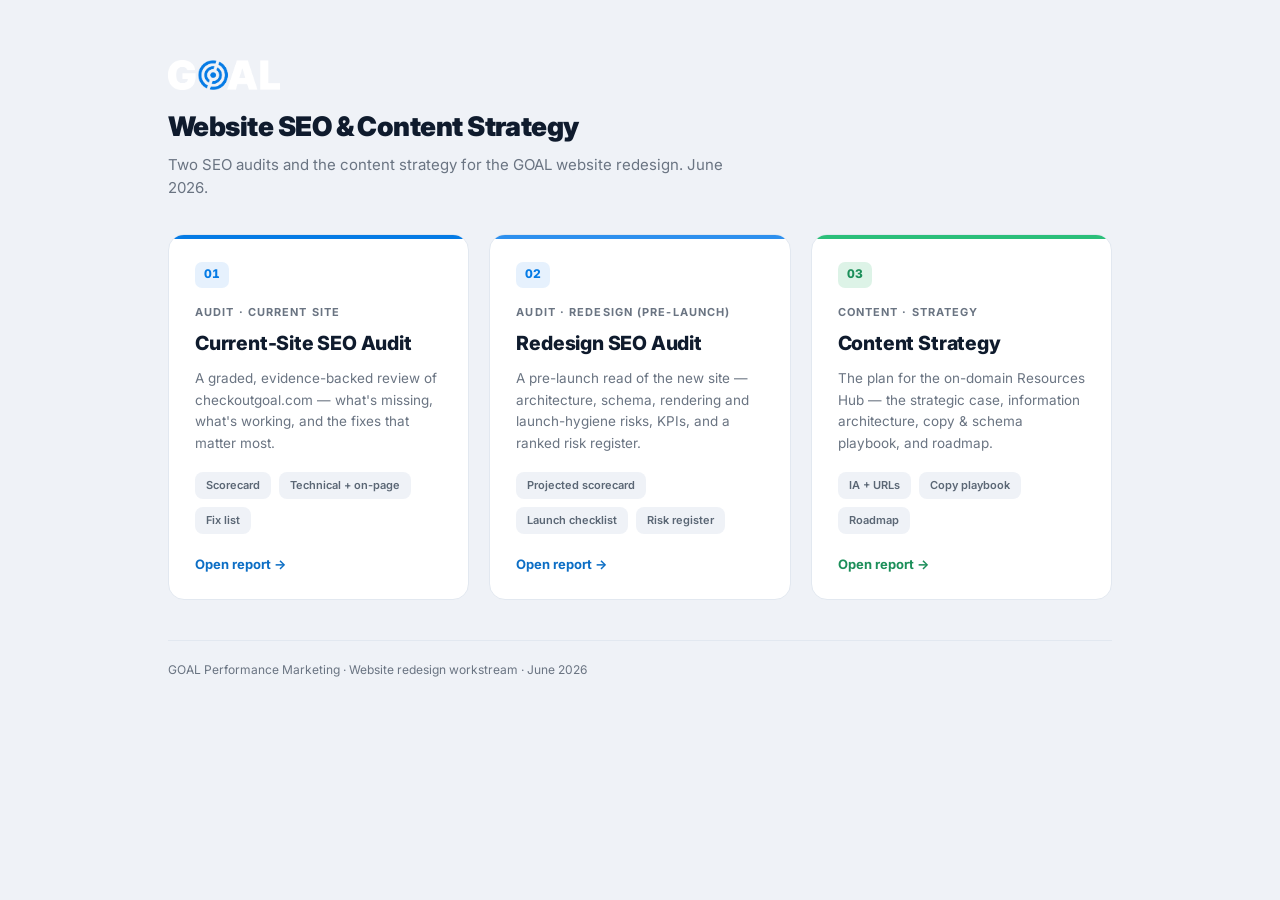
==== commit ea181c2d: "Simplify landing to three report cards; add back button to reports - index.html: replace the multi-s" ====
--- a/index.html
+++ b/index.html
@@ -4,128 +4,54 @@
 <meta charset="UTF-8">
 <meta name="viewport" content="width=device-width, initial-scale=1.0">
 <meta name="robots" content="noindex">
-<title>GOAL — Website SEO &amp; Content Strategy (Overview)</title>
+<title>GOAL — Website SEO &amp; Content Strategy</title>
 <link rel="preconnect" href="https://fonts.googleapis.com">
 <link rel="preconnect" href="https://fonts.gstatic.com" crossorigin>
 <link href="https://fonts.googleapis.com/css2?family=Inter:wght@400;500;600;700;800;900&display=swap" rel="stylesheet">
 <link rel="stylesheet" href="assets/report.css">
 </head>
-<body>
-<div class="shell">
-  <aside class="side">
-    <img class="logo" src="assets/goal-logo.png" alt="GOAL">
-    <div class="eb">GOAL Website · OKR</div>
-    <h1>SEO &amp; Content Strategy</h1>
-    <div class="who">Website redesign workstream<br>Two SEO audits + content strategy<br>June 2026</div>
-    <nav>
-      <a href="#s1"><span class="dot"></span>The three reports</a>
-      <a href="#s2"><span class="dot"></span>Current state vs. target</a>
-      <a href="#s3"><span class="dot"></span>OKR &amp; North Star</a>
-      <a href="#s4"><span class="dot"></span>What's in this update</a>
-      <a href="#s5"><span class="dot"></span>Sources</a>
-    </nav>
-    <div class="reports">
-      <div class="rl">Reports</div>
-      <a href="index" class="on">Overview</a>
-      <a href="seo-audit-current">01 · Current-site audit</a>
-      <a href="seo-audit-redesign">02 · Redesign audit</a>
-      <a href="content-strategy">03 · Content strategy</a>
-    </div>
-    <div class="foot">GOAL Performance Marketing<br>Overview · June 2026</div>
-  </aside>
+<body class="landing">
+  <div class="lwrap">
 
-  <main class="main">
+    <header class="lhead">
+      <img class="logo" src="assets/goal-logo.png" alt="GOAL">
+      <h1>Website SEO &amp; Content Strategy</h1>
+      <p>Two SEO audits and the content strategy for the GOAL website redesign. June 2026.</p>
+    </header>
 
-    <div class="exec">
-      <p><b>Turning the GOAL website from a brochure into a lead-gen arm.</b> Today <span class="mono">checkoutgoal.com</span> has zero search visibility and converts only the word-of-mouth demand it's handed — ~5–10 demo requests a month, unmeasured. This workstream — the quarter's priority OKR — pairs a premium redesign with the SEO and content foundation it has never had. This overview links the three deliverables: a <b>full audit of the current site</b>, a <b>pre-launch audit of the redesign</b>, and the <b>content strategy</b> for the on-domain Resources Hub that turns search into pipeline.</p>
-    </div>
+    <main class="cardgrid">
 
-    <!-- ===================== 01 REPORTS ===================== -->
-    <section class="block" id="s1">
-      <div class="bhead"><span class="ix">01</span><div><h2>The three reports</h2><p>Each stands alone; together they're the plan</p></div></div>
-      <div class="rgrid">
-        <a class="rcard" href="seo-audit-current">
-          <div class="rn">Report 01 · Audit</div>
-          <h3>Current-Site SEO Audit</h3>
-          <p>A live, evidence-backed review of <span class="mono">checkoutgoal.com</span> — crawlability, on-page, structured data, off-domain authority, AI visibility, and analytics. Graded, with a prioritised fix list.</p>
-          <span class="go">Read the report →</span>
-        </a>
-        <a class="rcard" href="seo-audit-redesign">
-          <div class="rn">Report 02 · Audit</div>
-          <h3>Redesign SEO Audit</h3>
-          <p>A blueprint &amp; pre-launch-readiness audit of the new staging site — IA, schema, GEO, programmatic pages, rendering and launch hygiene, KPIs, and a ranked risk register.</p>
-          <span class="go">Read the report →</span>
-        </a>
-        <a class="rcard" href="content-strategy">
-          <div class="rn">Report 03 · Content</div>
-          <h3>Content Strategy</h3>
-          <p>The strategic case, information architecture, copy &amp; schema playbook, and content roadmap for the on-domain Resources Hub — the source material for the new <span class="mono">/resources/</span> section.</p>
-          <span class="go">Read the report →</span>
-        </a>
-      </div>
-      <p class="small">Reference: the source <a href="goal-client-resources-strategy.pdf">Client Resources Strategy PDF</a> remains in the repo for archive.</p>
-    </section>
+      <a class="card blue" href="seo-audit-current">
+        <span class="badge">01</span>
+        <div class="eb">Audit · Current site</div>
+        <h2>Current-Site SEO Audit</h2>
+        <p>A graded, evidence-backed review of checkoutgoal.com — what's missing, what's working, and the fixes that matter most.</p>
+        <div class="pills"><span class="pill">Scorecard</span><span class="pill">Technical + on-page</span><span class="pill">Fix list</span></div>
+        <span class="open">Open report →</span>
+      </a>
 
-    <!-- ===================== 02 STATE ===================== -->
-    <section class="block" id="s2">
-      <div class="bhead"><span class="ix">02</span><div><h2>Current state vs. target</h2><p>The gap, in numbers</p></div></div>
-      <div class="kgrid">
-        <div class="kc"><div class="v acc">0</div><div class="k">Indexable resource pages today</div><div class="d">No <span class="mono">/resources</span>, <span class="mono">/guides</span>, or <span class="mono">/blog</span></div></div>
-        <div class="kc"><div class="v acc">0</div><div class="k">Schema · OG · sitemap · llms.txt</div><div class="d">None on the current site</div></div>
-        <div class="kc"><div class="v acc">0</div><div class="k">AI-answer visibility</div><div class="d">Not citable by ChatGPT / Perplexity today</div></div>
-        <div class="kc"><div class="v">2</div><div class="k">Best guides stranded off-domain</div><div class="d">On <span class="mono">*.vercel.app</span>, building no brand equity</div></div>
-        <div class="kc"><div class="v">None</div><div class="k">Analytics &amp; Search Console</div><div class="d">Traffic is currently unmeasured</div></div>
-        <div class="kc"><div class="v">5–10 → 30–50+</div><div class="k">Monthly demo requests</div><div class="d">The lift this workstream targets</div></div>
-      </div>
-      <div class="callout key"><span class="lab">The throughline</span><p>Every "0" above is an <b>omission, not a penalty</b> — there is nothing to undo, only to build. The redesign is the one-time chance to ship the content layer, technical foundation, and measurement that compound on the brand's own domain.</p></div>
-    </section>
+      <a class="card sky" href="seo-audit-redesign">
+        <span class="badge">02</span>
+        <div class="eb">Audit · Redesign (pre-launch)</div>
+        <h2>Redesign SEO Audit</h2>
+        <p>A pre-launch read of the new site — architecture, schema, rendering and launch-hygiene risks, KPIs, and a ranked risk register.</p>
+        <div class="pills"><span class="pill">Projected scorecard</span><span class="pill">Launch checklist</span><span class="pill">Risk register</span></div>
+        <span class="open">Open report →</span>
+      </a>
 
-    <!-- ===================== 03 OKR ===================== -->
-    <section class="block" id="s3">
-      <div class="bhead"><span class="ix">03</span><div><h2>OKR &amp; North Star</h2><p>What we're measured against</p></div></div>
-      <p>From the OKR kickoff (19 Jun 2026), this is framed as the quarter's most important objective — the foundation for growth into 2027.</p>
-      <div class="panel">
-        <ul>
-          <li><b>Objective</b> — launch a redesigned <span class="mono">checkoutgoal.com</span> that represents GOAL as the premium, ~$15M-run-rate company it is, and converts visitors into demo requests.</li>
-          <li><b>Committed KR</b> — ship V1 (website + segmented demo flow + SEO/GEO foundation) by the target date; an ideal V1 lands in ~30 days to coincide with the in-product marketplace launch.</li>
-          <li><b>North-Star metric</b> — increase monthly demo requests from a <b>5–10 baseline to 30–50+</b> (a 3–5× lift).</li>
-          <li><b>Grounding benchmark</b> — at the SaaS-median <b>1.5%</b> form-conversion rate, ~10,000 monthly visitors ≈ <b>150</b> demos — so the target is ambitious but realistic.</li>
-        </ul>
-      </div>
-      <p class="small">Prerequisite: establish a real traffic/conversion baseline on the current site (GA4 + Search Console) so the lift can be measured, not guessed. See <a href="seo-audit-current#s8">Current-Site Audit §8</a>.</p>
-    </section>
+      <a class="card green" href="content-strategy">
+        <span class="badge">03</span>
+        <div class="eb">Content · Strategy</div>
+        <h2>Content Strategy</h2>
+        <p>The plan for the on-domain Resources Hub — the strategic case, information architecture, copy &amp; schema playbook, and roadmap.</p>
+        <div class="pills"><span class="pill">IA + URLs</span><span class="pill">Copy playbook</span><span class="pill">Roadmap</span></div>
+        <span class="open">Open report →</span>
+      </a>
 
-    <!-- ===================== 04 UPDATE ===================== -->
-    <section class="block" id="s4">
-      <div class="bhead"><span class="ix">04</span><div><h2>What's in this update</h2><p>How the strategy report was reorganised</p></div></div>
-      <div class="tablecard">
-        <table class="gt">
-          <thead><tr><th style="width:34%">Change</th><th>Detail</th></tr></thead>
-          <tbody>
-            <tr><td><b>Added — Current-Site SEO Audit</b></td><td>The original current-state section, expanded into a full report with live evidence: verbatim head/headers, URL-probe matrix, multiple-H1 and duplicate-meta findings, S3/CloudFront hosting, and a graded scorecard.</td></tr>
-            <tr><td><b>Added — Redesign SEO Audit</b></td><td>A new pre-launch audit of the staging redesign: rendering &amp; launch-hygiene risks, programmatic-SEO guardrails, GEO readiness, the technical checklist, KPIs, and a risk register.</td></tr>
-            <tr><td><b>Split out — Content Strategy</b></td><td>The strategic case, information architecture, content &amp; copy playbook, and content roadmap, lifted into their own focused report.</td></tr>
-            <tr><td><b>Flagged — "exclusive" → "branded"</b></td><td>The OKR-kickoff decision to retire "exclusive" in market-facing copy is noted wherever the old templates still use it.</td></tr>
-            <tr><td><b>Open action</b></td><td>The redesign audit is a blueprint review until staging access is shared — re-run it as a live crawl against the staging URL to resolve the "to-confirm" items.</td></tr>
-          </tbody>
-        </table>
-      </div>
-    </section>
+    </main>
 
-    <!-- ===================== 05 SOURCES ===================== -->
-    <section class="block" id="s5">
-      <div class="bhead"><span class="ix">05</span><div><h2>Sources</h2><p>What this is built on</p></div></div>
-      <div class="panel">
-        <ul style="margin-bottom:0;">
-          <li><b>OKR Kickoff | GOAL Website</b> — meeting transcript, 19 Jun 2026 (strategy, positioning, North-Star metric, tech stack).</li>
-          <li><span class="mono">checkoutgoal.com</span> — live crawl of homepage, <span class="mono">how-it-works.html</span>, <span class="mono">privacy-policy.html</span>, robots/sitemap/llms.txt probes, and response headers (June 2026).</li>
-          <li><b>GOAL Client Resources Strategy</b> — the source brief (IA, copy, schema, roadmap) underpinning the content report.</li>
-          <li><span class="mono">goal-followup-best-practices.vercel.app</span> &amp; <span class="mono">lead-export-guides.vercel.app</span> — the two existing off-domain guides referenced throughout.</li>
-        </ul>
-      </div>
-    </section>
+    <footer class="lfoot">GOAL Performance Marketing · Website redesign workstream · June 2026</footer>
 
-  </main>
-</div>
+  </div>
 </body>
 </html>
--- a/assets/report.css
+++ b/assets/report.css
@@ -179,3 +179,32 @@
 .legend{display:flex;flex-wrap:wrap;gap:15px;margin:12px 0 2px;font-size:11.5px;color:var(--muted);}
 .legend span{display:inline-flex;align-items:center;gap:6px;}
 .legend i{width:9px;height:9px;border-radius:3px;display:inline-block;}
+
+/* ===== minimal landing page ===== */
+body.landing{background:var(--gray);}
+.lwrap{max-width:1000px;margin:0 auto;padding:60px 28px 72px;}
+.lhead{margin-bottom:34px;}
+.lhead .logo{height:30px;margin-bottom:22px;display:block;}
+.lhead h1{font-size:27px;font-weight:900;color:var(--ink);letter-spacing:-.02em;line-height:1.12;}
+.lhead p{font-size:15px;color:var(--muted);margin-top:11px;max-width:580px;line-height:1.55;}
+.cardgrid{display:grid;grid-template-columns:repeat(auto-fit,minmax(270px,1fr));gap:20px;}
+.card{position:relative;display:flex;flex-direction:column;background:var(--white);border:1px solid var(--line);border-radius:16px;padding:27px 26px 24px;text-decoration:none;overflow:hidden;transition:border-color .15s,box-shadow .15s,transform .15s;}
+.card:hover{border-color:#cdddf0;box-shadow:0 12px 30px rgba(15,27,45,.08);transform:translateY(-3px);text-decoration:none;}
+.card::before{content:"";position:absolute;top:0;left:0;right:0;height:4px;}
+.card.blue::before{background:var(--blue);} .card.sky::before{background:var(--sky);} .card.green::before{background:var(--success);}
+.card .badge{align-self:flex-start;display:inline-flex;align-items:center;justify-content:center;min-width:30px;height:26px;padding:0 9px;border-radius:7px;font-size:12px;font-weight:800;font-variant-numeric:tabular-nums;margin-bottom:16px;}
+.card.blue .badge,.card.sky .badge{background:#E6F1FD;color:var(--blue);}
+.card.green .badge{background:#DDF3E7;color:#1c8f5a;}
+.card .eb{font-size:11px;font-weight:700;letter-spacing:.1em;text-transform:uppercase;color:var(--muted);}
+.card h2{font-size:19.5px;font-weight:800;color:var(--ink);letter-spacing:-.01em;margin:7px 0 10px;}
+.card p{font-size:13.5px;line-height:1.6;color:var(--muted);margin:0 0 18px;}
+.card .pills{display:flex;flex-wrap:wrap;gap:8px;margin-bottom:20px;}
+.card .pill{font-size:11px;font-weight:600;color:#5b6775;background:var(--gray);border-radius:8px;padding:5px 11px;white-space:nowrap;}
+.card .open{margin-top:auto;font-size:13px;font-weight:700;}
+.card.blue .open,.card.sky .open{color:var(--blue-hover);} .card.green .open{color:#1c8f5a;}
+.lfoot{margin-top:40px;font-size:12px;color:var(--muted);border-top:1px solid var(--line);padding-top:20px;}
+@media(max-width:560px){ .lwrap{padding:40px 18px 56px;} }
+
+/* back button on report pages (navy sidebar) */
+.backbtn{align-self:flex-start;display:inline-flex;align-items:center;gap:7px;font-size:12px;font-weight:600;color:#cfe0ee;background:rgba(255,255,255,.07);border:1px solid rgba(255,255,255,.14);border-radius:8px;padding:7px 12px;text-decoration:none;margin-bottom:20px;transition:background .15s,color .15s;}
+.backbtn:hover{background:rgba(255,255,255,.14);color:#fff;text-decoration:none;}
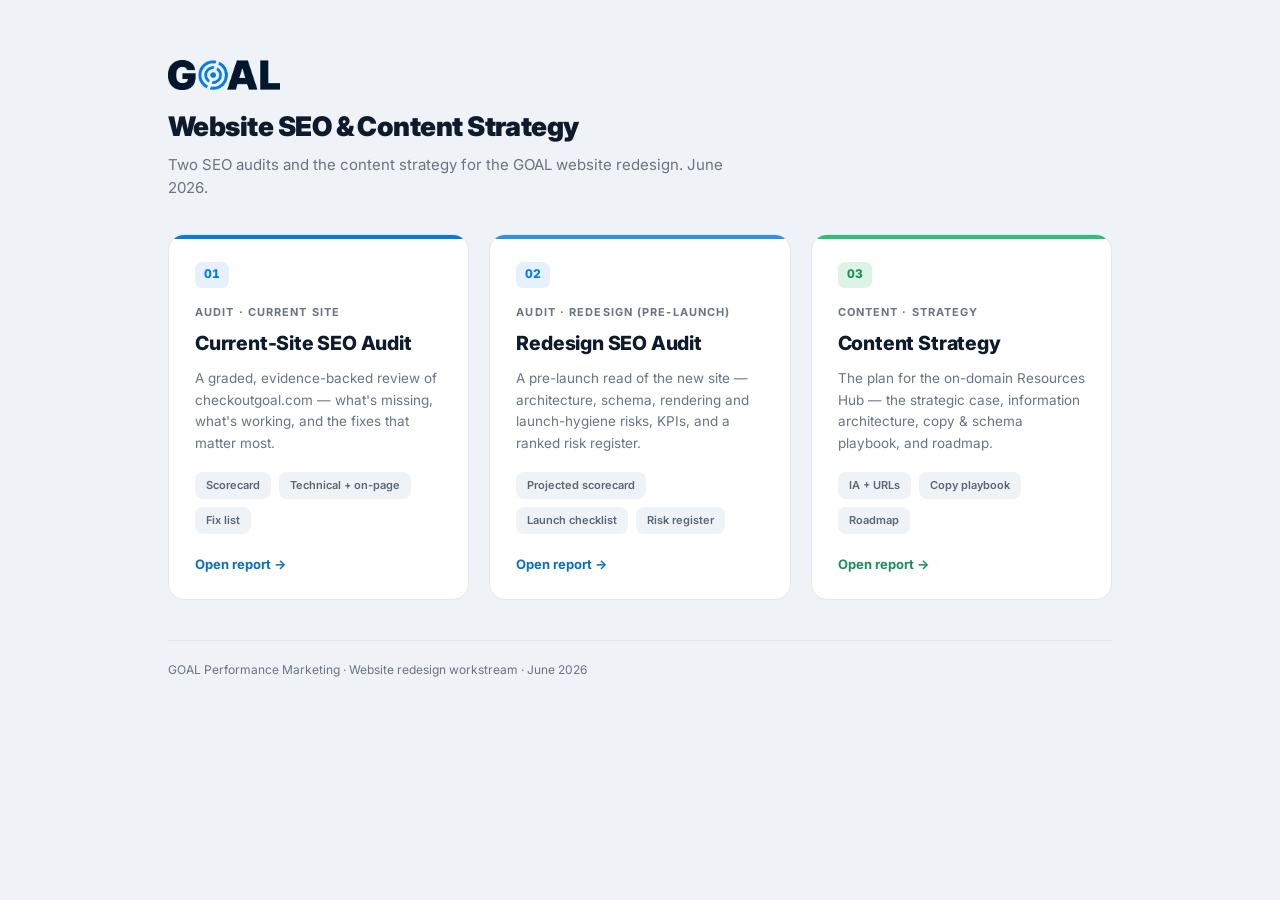
==== commit 052e0b84: "Use dark-text logo on the light landing page The white-text logo was invisible on the minimal landin" ====
--- a/index.html
+++ b/index.html
@@ -14,7 +14,7 @@
   <div class="lwrap">
 
     <header class="lhead">
-      <img class="logo" src="assets/goal-logo.png" alt="GOAL">
+      <img class="logo" src="assets/goal-logo-dark.png" alt="GOAL">
       <h1>Website SEO &amp; Content Strategy</h1>
       <p>Two SEO audits and the content strategy for the GOAL website redesign. June 2026.</p>
     </header>
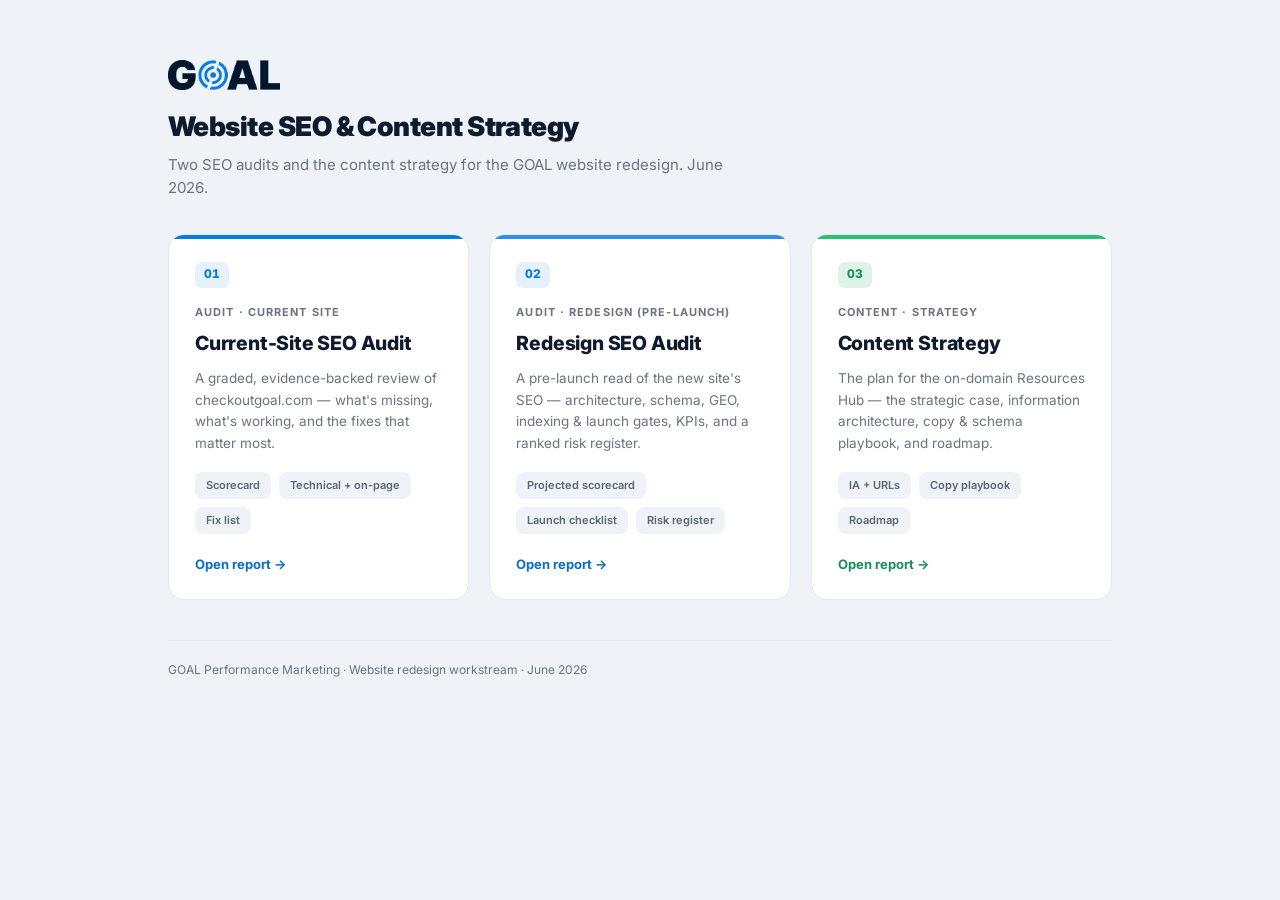
==== commit 3a8fbbc3: "Refocus reports on SEO & content; remove website backend/technical sections Strip website engineerin" ====
--- a/index.html
+++ b/index.html
@@ -34,7 +34,7 @@
         <span class="badge">02</span>
         <div class="eb">Audit · Redesign (pre-launch)</div>
         <h2>Redesign SEO Audit</h2>
-        <p>A pre-launch read of the new site — architecture, schema, rendering and launch-hygiene risks, KPIs, and a ranked risk register.</p>
+        <p>A pre-launch read of the new site's SEO — architecture, schema, GEO, indexing &amp; launch gates, KPIs, and a ranked risk register.</p>
         <div class="pills"><span class="pill">Projected scorecard</span><span class="pill">Launch checklist</span><span class="pill">Risk register</span></div>
         <span class="open">Open report →</span>
       </a>
